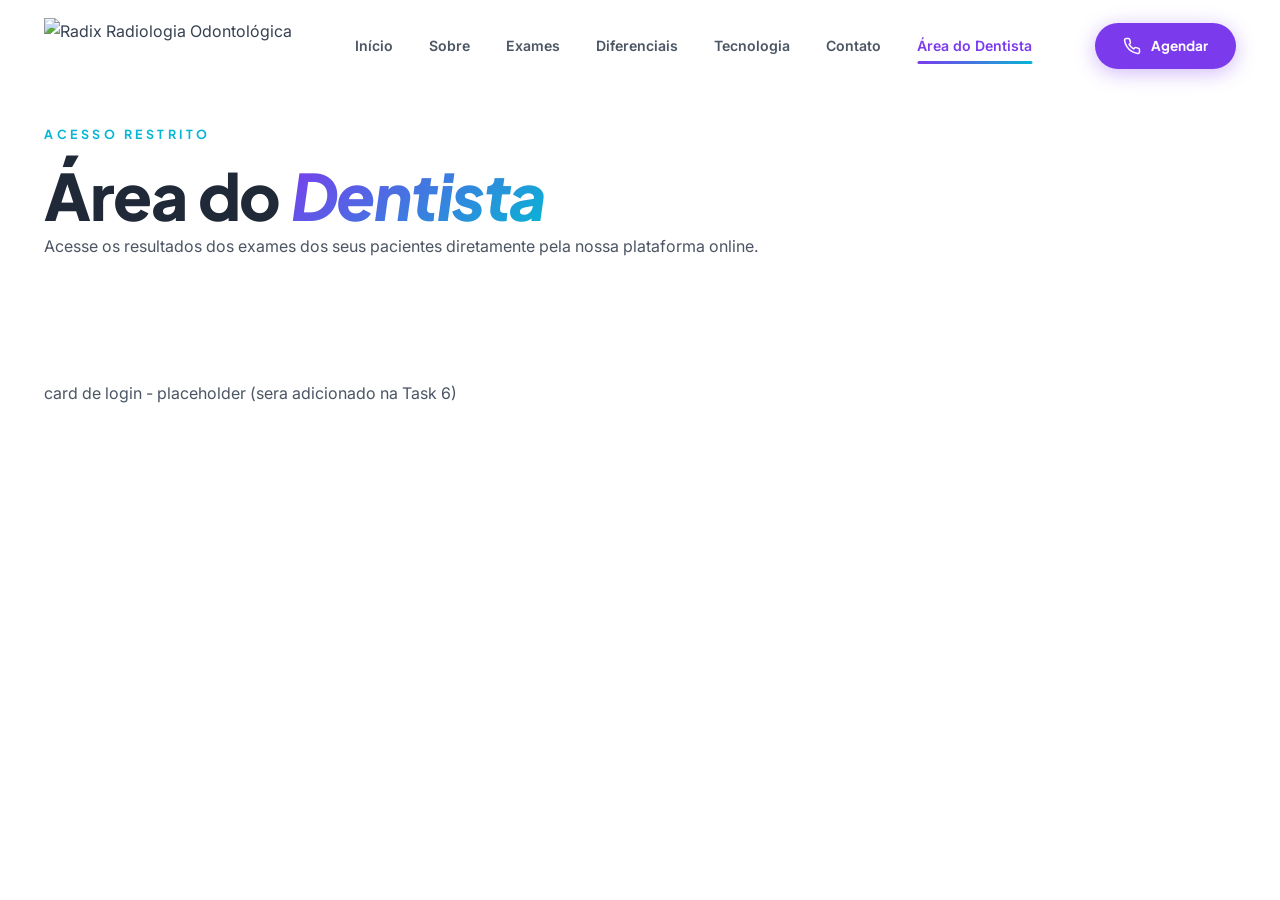
==== area-dentista/index.html @ a547b055 "feat(area-dentista): adiciona hero curto com titulo e subtitulo" ====
<!DOCTYPE html>
<html lang="pt-BR">
<head>
    <meta charset="UTF-8">
    <meta name="viewport" content="width=device-width, initial-scale=1.0, maximum-scale=5.0">
    <meta http-equiv="X-UA-Compatible" content="IE=edge">

    <!-- SEO Específico da Área do Dentista -->
    <title>Área do Dentista | Radix Radiologia Odontológica</title>
    <meta name="description" content="Acesso restrito para dentistas parceiros consultarem os resultados dos exames de seus pacientes na Radix Radiologia Odontológica.">
    <meta name="author" content="Radix Radiologia Odontológica">
    <meta name="robots" content="noindex, nofollow">
    <link rel="canonical" href="https://www.radixradiologia.com.br/area-dentista/">

    <!-- Open Graph (mantém marca consistente em compartilhamentos) -->
    <meta property="og:title" content="Área do Dentista | Radix Radiologia Odontológica">
    <meta property="og:description" content="Acesso restrito para dentistas parceiros.">
    <meta property="og:type" content="website">
    <meta property="og:locale" content="pt_BR">
    <meta property="og:url" content="https://www.radixradiologia.com.br/area-dentista/">
    <meta property="og:site_name" content="Radix Radiologia Odontológica">
    <meta property="og:image" content="https://www.radixradiologia.com.br/Logo.png">

    <!-- Favicon -->
    <link rel="icon" type="image/svg+xml" href="../favicon.svg">
    <link rel="icon" type="image/png" href="../Logo.png">
    <link rel="apple-touch-icon" href="../Logo.png">

    <!-- PWA -->
    <link rel="manifest" href="../manifest.json">
    <meta name="theme-color" content="#7C3AED">
    <meta name="apple-mobile-web-app-capable" content="yes">
    <meta name="apple-mobile-web-app-status-bar-style" content="default">
    <meta name="apple-mobile-web-app-title" content="Radix">
    <meta name="application-name" content="Radix Radiologia">

    <!-- Performance -->
    <link rel="preconnect" href="https://fonts.googleapis.com">
    <link rel="preconnect" href="https://fonts.gstatic.com" crossorigin>
    <link href="https://fonts.googleapis.com/css2?family=Inter:wght@400;500;600&family=Plus+Jakarta+Sans:wght@600;700;800&display=swap" rel="stylesheet">

    <style>
/* ===== RESET ===== */
*,*::before,*::after{box-sizing:border-box;margin:0;padding:0}
html{scroll-behavior:smooth}
body{font-family:'Inter',system-ui,sans-serif;color:#374151;background:#fff;line-height:1.7;font-size:16px;-webkit-font-smoothing:antialiased;overflow-x:hidden}
img{max-width:100%;height:auto;display:block}
a{text-decoration:none;color:inherit}
ul{list-style:none}

/* ===== ACESSIBILIDADE ===== */
.skip-link{position:absolute;top:-100%;left:50%;transform:translateX(-50%);background:var(--p7);color:#fff;padding:12px 24px;border-radius:0 0 12px 12px;font-weight:700;z-index:9999;transition:top .3s}
.skip-link:focus{top:0}
:focus-visible{outline:3px solid var(--t4);outline-offset:3px;border-radius:4px}
::selection{background:rgba(124,58,237,.15);color:var(--p9)}

/* ===== VARIABLES ===== */
:root{
    --p9:#581C87;--p8:#6B21A8;--p7:#7C3AED;--p6:#8B5CF6;--p5:#A855F7;--p4:#C084FC;--p2:#E9D5FF;--p1:#F3E8FF;--p0:#FAF5FF;
    --t6:#0891B2;--t5:#06B6D4;--t4:#22D3EE;--t3:#67E8F9;
    --g7:#374151;--g6:#4B5563;--g5:#6B7280;--g4:#9CA3AF;--g1:#F3F4F6;
    --grad:linear-gradient(135deg,var(--p7),var(--t5));
    --sh-sm:0 1px 3px rgba(0,0,0,.06);--sh-md:0 4px 20px rgba(124,58,237,.1);--sh-lg:0 8px 40px rgba(124,58,237,.14);
    --r:14px;--rl:24px;
    --ease:cubic-bezier(.4,0,.2,1);
}

/* ===== TYPOGRAPHY ===== */
h1,h2,h3,h4{font-family:'Plus Jakarta Sans',sans-serif;color:#1F2937;line-height:1.15}
h1{font-size:clamp(2.2rem,6vw,4rem);font-weight:800;letter-spacing:-.02em}
h2{font-size:clamp(1.8rem,4.5vw,3rem);font-weight:700;letter-spacing:-.01em}
h3{font-size:clamp(1.1rem,2.5vw,1.35rem);font-weight:700}
p{color:var(--g6)}

/* ===== LAYOUT ===== */
.container{width:100%;max-width:1240px;margin:0 auto;padding:0 24px}
.section{padding:90px 0}
@media(min-width:768px){.section{padding:120px 0}}
.section-label{font-family:'Plus Jakarta Sans',sans-serif;font-size:.78rem;font-weight:700;text-transform:uppercase;letter-spacing:3.5px;color:var(--t5);margin-bottom:14px;display:inline-block}
.section-title{margin-bottom:20px}
.section-sub{font-size:1.1rem;color:var(--g5);max-width:620px;line-height:1.75}
.section-header{text-align:center;margin-bottom:64px}
.section-header .section-sub{margin:0 auto}
.grad-text{background:var(--grad);-webkit-background-clip:text;-webkit-text-fill-color:transparent;background-clip:text}
.grad-line{width:56px;height:4px;background:var(--grad);border-radius:2px;margin-bottom:24px}
.grad-line-c{margin-left:auto;margin-right:auto}

/* ===== BUTTONS ===== */
.btn{display:inline-flex;align-items:center;gap:10px;padding:16px 36px;border-radius:60px;font-family:'Plus Jakarta Sans',sans-serif;font-weight:700;font-size:.95rem;border:none;cursor:pointer;transition:all .35s var(--ease);white-space:nowrap;position:relative;overflow:hidden}
.btn::after{content:'';position:absolute;inset:0;opacity:0;transition:opacity .35s;background:linear-gradient(90deg,transparent,rgba(255,255,255,.15),transparent)}
.btn:hover::after{opacity:1;animation:btnShimmer .8s}
@keyframes btnShimmer{0%{transform:translateX(-100%)}100%{transform:translateX(100%)}}
.btn-primary{background:var(--p7);color:#fff;box-shadow:0 4px 20px rgba(124,58,237,.35)}
.btn-primary:hover{background:var(--p6);box-shadow:0 8px 32px rgba(124,58,237,.45);transform:translateY(-3px)}
.btn-wa{background:#25D366;color:#fff;box-shadow:0 4px 20px rgba(37,211,102,.35)}
.btn-wa:hover{background:#20BD5A;box-shadow:0 8px 32px rgba(37,211,102,.45);transform:translateY(-3px)}
.btn-outline{background:transparent;color:var(--p7);border:2px solid var(--p7)}
.btn-outline:hover{background:var(--p7);color:#fff;transform:translateY(-3px);box-shadow:0 8px 24px rgba(124,58,237,.3)}
.btn-glass{background:rgba(255,255,255,.1);color:#fff;border:1px solid rgba(255,255,255,.2);backdrop-filter:blur(8px)}
.btn-glass:hover{background:rgba(255,255,255,.2);transform:translateY(-3px)}
.btn svg{width:18px;height:18px;flex-shrink:0}

/* ===== HEADER ===== */
.header{position:fixed;top:0;left:0;right:0;z-index:1000;padding:18px 0;transition:all .4s var(--ease)}
.header.scrolled{background:rgba(255,255,255,.88);backdrop-filter:blur(20px);-webkit-backdrop-filter:blur(20px);box-shadow:0 1px 16px rgba(124,58,237,.08);padding:8px 0}
.header-inner{display:flex;align-items:center;justify-content:space-between}
.header-logo{height:56px;width:auto;transition:height .3s var(--ease)}
.header.scrolled .header-logo{height:44px}
.nav{display:none;gap:36px}
@media(min-width:1024px){.nav{display:flex}}
.nav a{font-size:.88rem;font-weight:600;color:var(--g6);transition:all .3s;position:relative}
.nav a::after{content:'';position:absolute;bottom:-6px;left:50%;width:0;height:2.5px;background:var(--grad);border-radius:2px;transition:all .3s var(--ease);transform:translateX(-50%)}
.nav a:hover{color:var(--p7)}
.nav a:hover::after{width:100%}
.nav a.active{color:var(--p7)}
.nav a.active::after{width:100%}
.h-cta{display:none}
@media(min-width:1024px){.h-cta{display:inline-flex}}
.h-cta.btn{padding:11px 28px;font-size:.85rem}

/* Hamburger */
.ham{display:flex;flex-direction:column;gap:6px;cursor:pointer;padding:8px;background:none;border:none;z-index:1001}
@media(min-width:1024px){.ham{display:none}}
.ham span{width:26px;height:2.5px;background:var(--g7);border-radius:3px;transition:all .35s var(--ease);transform-origin:center}
.ham.on span:nth-child(1){transform:rotate(45deg) translate(6px,6px)}
.ham.on span:nth-child(2){opacity:0;transform:scaleX(0)}
.ham.on span:nth-child(3){transform:rotate(-45deg) translate(6px,-6px)}

/* Mobile Menu */
.mob-menu{position:fixed;inset:0;background:rgba(255,255,255,.96);backdrop-filter:blur(24px);-webkit-backdrop-filter:blur(24px);z-index:999;display:flex;flex-direction:column;align-items:center;justify-content:center;gap:32px;opacity:0;visibility:hidden;pointer-events:none;transition:all .4s var(--ease)}
.mob-menu.on{opacity:1;visibility:visible;pointer-events:auto}
.mob-menu a{font-family:'Plus Jakarta Sans',sans-serif;font-size:1.4rem;font-weight:700;color:var(--g7);transition:color .3s}
.mob-menu a:hover{color:var(--p7)}
.mob-menu .btn{margin-top:16px}

/* ===== HERO ===== */
.hero{min-height:100vh;display:flex;align-items:center;position:relative;overflow:hidden;background:linear-gradient(160deg,#FAF5FF 0%,#fff 40%,rgba(6,182,212,.03) 100%)}
.hero-bg{position:absolute;inset:0;z-index:0;overflow:hidden}

/* Animated gradient orbs */
.orb{position:absolute;border-radius:50%;filter:blur(80px);animation:orbFloat 8s ease-in-out infinite}
.orb-1{width:500px;height:500px;background:rgba(124,58,237,.08);top:-15%;right:-10%;animation-delay:0s}
.orb-2{width:350px;height:350px;background:rgba(6,182,212,.07);bottom:-10%;left:-5%;animation-delay:-3s}
.orb-3{width:250px;height:250px;background:rgba(168,85,247,.06);top:40%;right:30%;animation-delay:-5s}
@keyframes orbFloat{0%,100%{transform:translate(0,0) scale(1)}50%{transform:translate(30px,-20px) scale(1.05)}}

/* Floating particles */
.particle{position:absolute;border-radius:50%;opacity:0;animation:particleFade 4s ease-in-out infinite}
.particle:nth-child(1){width:6px;height:6px;background:var(--p5);top:20%;left:15%;animation-delay:0s}
.particle:nth-child(2){width:4px;height:4px;background:var(--t4);top:60%;left:80%;animation-delay:1s}
.particle:nth-child(3){width:8px;height:8px;background:var(--p4);top:30%;right:20%;animation-delay:2s}
.particle:nth-child(4){width:5px;height:5px;background:var(--t5);bottom:30%;left:40%;animation-delay:3s}
.particle:nth-child(5){width:3px;height:3px;background:var(--p6);top:70%;left:25%;animation-delay:1.5s}
.particle:nth-child(6){width:7px;height:7px;background:var(--t3);top:15%;right:40%;animation-delay:2.5s}
@keyframes particleFade{0%,100%{opacity:0;transform:translateY(0)}50%{opacity:.6;transform:translateY(-20px)}}

/* Grid lines */
.grid-lines{position:absolute;inset:0;background-image:linear-gradient(rgba(124,58,237,.03) 1px,transparent 1px),linear-gradient(90deg,rgba(124,58,237,.03) 1px,transparent 1px);background-size:60px 60px;mask-image:radial-gradient(ellipse at center,black 30%,transparent 70%)}

.hero-inner{position:relative;z-index:1;display:grid;gap:40px;align-items:center;padding-top:100px;padding-bottom:40px}
@media(min-width:1024px){.hero-inner{grid-template-columns:1.1fr 1fr;gap:80px;padding-top:0;padding-bottom:0}}

.hero-content .section-label{margin-bottom:20px;animation:fadeUp .8s var(--ease) both;animation-delay:.2s}
.hero h1{margin-bottom:28px;animation:fadeUp .8s var(--ease) both;animation-delay:.4s}
.hero h1 em{font-style:normal;position:relative;display:inline-block}
.hero h1 em::after{content:'';position:absolute;bottom:4px;left:0;width:100%;height:8px;background:linear-gradient(90deg,var(--t4),var(--p4));opacity:.25;border-radius:4px;z-index:-1}
.hero-sub{font-size:clamp(1.05rem,2.5vw,1.25rem);color:var(--g5);margin-bottom:44px;max-width:520px;line-height:1.85;animation:fadeUp .8s var(--ease) both;animation-delay:.6s}
.hero-ctas{display:flex;flex-wrap:wrap;gap:16px;animation:fadeUp .8s var(--ease) both;animation-delay:.8s}
.hero-stats{display:flex;gap:32px;margin-top:48px;animation:fadeUp .8s var(--ease) both;animation-delay:1s}
.hero-stat{text-align:center}
.hero-stat-num{font-family:'Plus Jakarta Sans',sans-serif;font-size:clamp(1.6rem,3vw,2.2rem);font-weight:800;background:var(--grad);-webkit-background-clip:text;-webkit-text-fill-color:transparent;background-clip:text}
.hero-stat-label{font-size:.78rem;color:var(--g4);margin-top:2px;font-weight:500}

/* Hero 3D visual */
.hero-visual{display:none;justify-content:center;align-items:center;position:relative;animation:fadeUp 1s var(--ease) both;animation-delay:.5s}
@media(min-width:1024px){.hero-visual{display:flex}}
.hero-3d{width:420px;height:420px;position:relative;perspective:800px}
.hero-sphere{position:absolute;inset:0;border-radius:50%;background:linear-gradient(135deg,rgba(124,58,237,.06),rgba(6,182,212,.06));border:1.5px solid rgba(124,58,237,.1);animation:sphereRotate 20s linear infinite}
.hero-sphere::before{content:'';position:absolute;inset:30px;border-radius:50%;border:1px dashed rgba(124,58,237,.1);animation:sphereRotate 15s linear infinite reverse}
.hero-sphere::after{content:'';position:absolute;inset:60px;border-radius:50%;border:1px solid rgba(6,182,212,.08);animation:sphereRotate 25s linear infinite}
@keyframes sphereRotate{0%{transform:rotate(0deg)}100%{transform:rotate(360deg)}}

/* Orbit rings */
.orbit{position:absolute;border-radius:50%;border:1px solid rgba(124,58,237,.08)}
.orbit-1{inset:-20px;transform:rotateX(60deg) rotateZ(20deg);animation:orbitSpin 12s linear infinite}
.orbit-2{inset:20px;transform:rotateX(70deg) rotateZ(-30deg);animation:orbitSpin 18s linear infinite reverse}
.orbit-3{inset:60px;transform:rotateX(50deg) rotateZ(45deg);animation:orbitSpin 15s linear infinite}
@keyframes orbitSpin{0%{transform:rotateX(60deg) rotateZ(0deg)}100%{transform:rotateX(60deg) rotateZ(360deg)}}

.orbit-dot{position:absolute;width:10px;height:10px;border-radius:50%;background:var(--grad);box-shadow:0 0 16px rgba(124,58,237,.4)}
.orbit-dot-1{top:0;left:50%;transform:translate(-50%,-50%)}
.orbit-dot-2{bottom:10%;right:0;width:7px;height:7px;background:var(--t4);box-shadow:0 0 12px rgba(6,182,212,.4)}
.orbit-dot-3{top:50%;left:0;width:6px;height:6px;background:var(--p5);box-shadow:0 0 12px rgba(168,85,247,.4)}

.hero-center-icon{position:absolute;inset:0;display:flex;align-items:center;justify-content:center}
.hero-center-icon svg{width:80px;height:80px;color:var(--p7);opacity:.3}

/* Floating badge */
.float-badge{position:absolute;padding:12px 20px;background:rgba(255,255,255,.9);backdrop-filter:blur(12px);border-radius:16px;box-shadow:var(--sh-md);border:1px solid rgba(124,58,237,.06);display:flex;align-items:center;gap:10px;font-size:.82rem;font-weight:600;color:var(--g7);animation:badgeFloat 4s ease-in-out infinite}
.float-badge svg{width:20px;height:20px}
.float-badge-1{top:15%;right:-10%;animation-delay:0s}
.float-badge-2{bottom:20%;left:-5%;animation-delay:-2s}
@keyframes badgeFloat{0%,100%{transform:translateY(0)}50%{transform:translateY(-10px)}}

/* ===== SOBRE ===== */
.sobre{background:var(--p0)}
.sobre-grid{display:grid;gap:48px;align-items:center}
@media(min-width:768px){.sobre-grid{grid-template-columns:1fr 1fr;gap:72px}}
.sobre-text h2{margin-bottom:20px}
.sobre-text p{margin-bottom:18px;line-height:1.85}
.sobre-img{border-radius:var(--rl);overflow:hidden;box-shadow:var(--sh-lg);position:relative}
.sobre-img::before{content:'';position:absolute;inset:-3px;border-radius:calc(var(--rl) + 3px);background:var(--grad);z-index:-1;opacity:.3}
.sobre-img img{width:100%;aspect-ratio:4/3;object-fit:cover}
.sobre-stats{display:grid;grid-template-columns:repeat(3,1fr);gap:16px;margin-top:32px}
.sobre-stat{text-align:center;padding:20px 12px;border-radius:var(--r);background:#fff;box-shadow:var(--sh-sm);border:1px solid var(--g1);transition:all .3s var(--ease)}
.sobre-stat:hover{transform:translateY(-4px);box-shadow:var(--sh-md)}
.s-num{font-family:'Plus Jakarta Sans',sans-serif;font-size:1.6rem;font-weight:800;background:var(--grad);-webkit-background-clip:text;-webkit-text-fill-color:transparent;background-clip:text}
.s-label{font-size:.73rem;color:var(--g5);margin-top:4px;font-weight:500;text-transform:uppercase;letter-spacing:1px}

/* ===== EXAMES (Glassmorphism) ===== */
.exames-grid{display:grid;gap:24px}
@media(min-width:640px){.exames-grid{grid-template-columns:repeat(2,1fr)}}
@media(min-width:1024px){.exames-grid{grid-template-columns:repeat(3,1fr)}}
.ex-card{background:rgba(255,255,255,.7);backdrop-filter:blur(12px);border-radius:var(--rl);padding:36px 28px;border:1px solid rgba(124,58,237,.06);transition:all .4s var(--ease);position:relative;overflow:hidden}
.ex-card::before{content:'';position:absolute;top:0;left:0;right:0;height:3px;background:var(--grad);transform:scaleX(0);transform-origin:left;transition:transform .5s var(--ease)}
.ex-card::after{content:'';position:absolute;top:-50%;left:-50%;width:200%;height:200%;background:conic-gradient(from 0deg,transparent 0%,rgba(124,58,237,.03) 25%,transparent 50%);opacity:0;transition:opacity .5s;animation:cardGlow 8s linear infinite paused}
.ex-card:hover{transform:translateY(-8px);box-shadow:var(--sh-lg);border-color:rgba(124,58,237,.12)}
.ex-card:hover::before{transform:scaleX(1)}
.ex-card:hover::after{opacity:1;animation-play-state:running}
@keyframes cardGlow{0%{transform:rotate(0deg)}100%{transform:rotate(360deg)}}
.ex-icon{width:56px;height:56px;border-radius:16px;background:linear-gradient(135deg,var(--p0),rgba(6,182,212,.06));display:flex;align-items:center;justify-content:center;margin-bottom:22px;transition:all .4s var(--ease)}
.ex-card:hover .ex-icon{background:var(--grad);transform:scale(1.05);box-shadow:0 4px 20px rgba(124,58,237,.25)}
.ex-icon svg{width:24px;height:24px;color:var(--p7);transition:color .4s}
.ex-card:hover .ex-icon svg{color:#fff}
.ex-card h3{margin-bottom:10px;font-size:1.1rem}
.ex-card p{font-size:.9rem;line-height:1.7}

/* ===== DIFERENCIAIS ===== */
.diferenciais{background:linear-gradient(180deg,#fff,var(--p0))}
.dif-grid{display:grid;gap:20px}
@media(min-width:640px){.dif-grid{grid-template-columns:repeat(2,1fr)}}
@media(min-width:1024px){.dif-grid{grid-template-columns:repeat(3,1fr)}}
.dif-item{background:#fff;border-radius:var(--r);padding:28px 24px;display:flex;gap:16px;align-items:flex-start;transition:all .35s var(--ease);border:1px solid var(--g1)}
.dif-item:hover{box-shadow:var(--sh-md);border-color:rgba(124,58,237,.1);transform:translateY(-4px)}
.dif-icon{width:48px;height:48px;border-radius:14px;background:linear-gradient(135deg,var(--p0),rgba(6,182,212,.08));display:flex;align-items:center;justify-content:center;flex-shrink:0;transition:all .35s var(--ease)}
.dif-item:hover .dif-icon{background:var(--grad)}
.dif-icon svg{width:20px;height:20px;color:var(--t5);transition:color .35s}
.dif-item:hover .dif-icon svg{color:#fff}
.dif-item h3{font-size:.95rem;margin-bottom:4px}
.dif-item p{font-size:.85rem;line-height:1.6}

/* ===== SCANNER 3D (Dark Showcase) ===== */
.scanner3d{background:linear-gradient(160deg,#1a0533 0%,var(--p9) 50%,#0c1a2e 100%);color:#fff;position:relative;overflow:hidden}
.scanner3d::before{content:'';position:absolute;inset:0;background-image:radial-gradient(rgba(124,58,237,.15) 1px,transparent 1px);background-size:32px 32px;opacity:.5}
.scanner3d .section-label{color:var(--t4)}
.scanner3d .section-title{color:#fff}
.scanner3d .section-sub{color:rgba(255,255,255,.65)}
.sc-grid{display:grid;gap:48px;align-items:center;position:relative;z-index:1}
@media(min-width:768px){.sc-grid{grid-template-columns:1fr 1fr;gap:72px}}
.sc-badges{display:flex;flex-wrap:wrap;gap:12px;margin:28px 0}
.sc-badge{padding:10px 24px;border-radius:60px;font-family:'Plus Jakarta Sans',sans-serif;font-weight:700;font-size:.85rem;border:1px solid;animation:badgePulse 3s ease-in-out infinite}
.sc-badge:nth-child(1){background:rgba(124,58,237,.15);color:var(--p4);border-color:rgba(124,58,237,.25);animation-delay:0s}
.sc-badge:nth-child(2){background:rgba(6,182,212,.15);color:var(--t3);border-color:rgba(6,182,212,.25);animation-delay:.5s}
.sc-badge:nth-child(3){background:rgba(168,85,247,.15);color:var(--p4);border-color:rgba(168,85,247,.25);animation-delay:1s}
@keyframes badgePulse{0%,100%{box-shadow:0 0 0 0 rgba(124,58,237,0)}50%{box-shadow:0 0 20px rgba(124,58,237,.15)}}
.sc-feat{margin-top:24px;display:flex;flex-direction:column;gap:16px}
.sc-feat-item{display:flex;align-items:center;gap:14px;font-size:.95rem;color:rgba(255,255,255,.8)}
.sc-feat-item svg{width:22px;height:22px;color:var(--t4);flex-shrink:0}
.sc-visual{display:flex;align-items:center;justify-content:center}
.sc-card{background:rgba(255,255,255,.05);backdrop-filter:blur(12px);border-radius:var(--rl);padding:52px 40px;text-align:center;border:1px solid rgba(255,255,255,.1);width:100%;max-width:380px;transition:all .4s var(--ease)}
.sc-card:hover{border-color:rgba(6,182,212,.3);box-shadow:0 0 40px rgba(6,182,212,.15)}
.sc-card-icon{width:90px;height:90px;margin:0 auto 28px;border-radius:50%;background:linear-gradient(135deg,var(--p7),var(--t5));display:flex;align-items:center;justify-content:center;box-shadow:0 0 40px rgba(124,58,237,.3);animation:iconGlow 3s ease-in-out infinite}
@keyframes iconGlow{0%,100%{box-shadow:0 0 40px rgba(124,58,237,.3)}50%{box-shadow:0 0 60px rgba(6,182,212,.4)}}
.sc-card-icon svg{width:38px;height:38px;color:#fff}
.sc-card h3{font-size:1.3rem;color:#fff;margin-bottom:10px}
.sc-card p{font-size:.9rem;color:rgba(255,255,255,.6)}

/* ===== COMPARACAO ===== */
.comp-grid{display:grid;gap:28px}
@media(min-width:768px){.comp-grid{grid-template-columns:1fr 1fr}}
.comp-card{border-radius:var(--rl);padding:44px 36px;position:relative;overflow:hidden;transition:all .4s var(--ease)}
.comp-card:hover{transform:translateY(-6px)}
.comp-tomo{background:linear-gradient(135deg,rgba(6,182,212,.04),rgba(6,182,212,.1));border:1.5px solid rgba(6,182,212,.18)}
.comp-tomo:hover{box-shadow:0 12px 40px rgba(6,182,212,.15)}
.comp-radio{background:linear-gradient(135deg,rgba(124,58,237,.04),rgba(124,58,237,.1));border:1.5px solid rgba(124,58,237,.15)}
.comp-radio:hover{box-shadow:0 12px 40px rgba(124,58,237,.12)}
.comp-badge{display:inline-flex;align-items:center;gap:8px;padding:8px 18px;border-radius:60px;font-size:.72rem;font-weight:700;text-transform:uppercase;letter-spacing:1.5px;margin-bottom:22px}
.comp-tomo .comp-badge{background:rgba(6,182,212,.12);color:var(--t6)}
.comp-radio .comp-badge{background:rgba(124,58,237,.1);color:var(--p7)}
.comp-card h3{font-size:1.5rem;margin-bottom:16px}
.comp-card>p{margin-bottom:24px;line-height:1.75}
.comp-list{display:flex;flex-direction:column;gap:14px}
.comp-list li{display:flex;align-items:center;gap:12px;font-size:.92rem;color:var(--g6)}
.comp-list svg{width:20px;height:20px;flex-shrink:0}
.comp-tomo .comp-list svg{color:var(--t5)}
.comp-radio .comp-list svg{color:var(--p5)}

/* ===== TOMO AJUDA ===== */
.tomo-ajuda{background:var(--p0)}
.ta-grid{display:grid;gap:20px}
@media(min-width:640px){.ta-grid{grid-template-columns:repeat(2,1fr)}}
@media(min-width:1024px){.ta-grid{grid-template-columns:repeat(3,1fr)}}
.ta-card{background:#fff;border-radius:var(--r);padding:32px 24px;text-align:center;border:1px solid var(--g1);transition:all .4s var(--ease)}
.ta-card:hover{border-color:rgba(124,58,237,.15);box-shadow:var(--sh-md);transform:translateY(-6px)}
.ta-icon{width:60px;height:60px;margin:0 auto 18px;border-radius:18px;background:linear-gradient(135deg,var(--p0),rgba(6,182,212,.06));display:flex;align-items:center;justify-content:center;transition:all .4s var(--ease)}
.ta-card:hover .ta-icon{background:var(--grad);transform:scale(1.08)}
.ta-icon svg{width:26px;height:26px;color:var(--p7);transition:color .4s}
.ta-card:hover .ta-icon svg{color:#fff}
.ta-card h3{font-size:1rem;margin-bottom:8px}
.ta-card p{font-size:.85rem;line-height:1.65}

/* ===== PANORAMICA ===== */
.pan-grid{display:grid;gap:48px;align-items:center}
@media(min-width:768px){.pan-grid{grid-template-columns:1fr 1fr;gap:72px}}
.pan-visual{border-radius:var(--rl);overflow:hidden;position:relative;min-height:280px;box-shadow:var(--sh-lg)}
.pan-visual img{width:100%;height:100%;object-fit:cover;min-height:280px}
.pan-visual::after{content:'';position:absolute;inset:0;border-radius:var(--rl);border:1px solid rgba(124,58,237,.1);pointer-events:none}
.pan-credit{font-size:.65rem;color:var(--g4);margin-top:8px;text-align:center}
.pan-credit a{color:var(--g5);text-decoration:underline}
.pan-text p{margin-bottom:16px;line-height:1.85}
.pan-hl{display:flex;flex-direction:column;gap:14px;margin-top:24px}
.pan-hl-item{display:flex;align-items:center;gap:12px;font-size:.92rem;color:var(--g6)}
.pan-hl-item svg{width:20px;height:20px;color:var(--t5);flex-shrink:0}

/* ===== PUBLICOS ===== */
.pub-grid{display:grid;gap:28px}
@media(min-width:768px){.pub-grid{grid-template-columns:1fr 1fr}}
.pub-card{border-radius:var(--rl);padding:44px 36px;border:1.5px solid var(--g1);background:#fff;transition:all .4s var(--ease)}
.pub-card:hover{transform:translateY(-6px);box-shadow:var(--sh-lg)}
.pub-pac{border-color:rgba(6,182,212,.18)}
.pub-den{border-color:rgba(124,58,237,.15)}
.pub-head{display:flex;align-items:center;gap:16px;margin-bottom:24px}
.pub-icon{width:52px;height:52px;border-radius:16px;display:flex;align-items:center;justify-content:center}
.pub-pac .pub-icon{background:rgba(6,182,212,.08)}
.pub-den .pub-icon{background:rgba(124,58,237,.08)}
.pub-icon svg{width:24px;height:24px}
.pub-pac .pub-icon svg{color:var(--t5)}
.pub-den .pub-icon svg{color:var(--p7)}
.pub-card h3{font-size:1.25rem}
.pub-card>p{margin-bottom:20px;line-height:1.75}
.pub-list{display:flex;flex-direction:column;gap:14px}
.pub-list li{display:flex;align-items:center;gap:12px;font-size:.92rem;color:var(--g6)}
.pub-list svg{width:20px;height:20px;flex-shrink:0}
.pub-pac .pub-list svg{color:var(--t5)}
.pub-den .pub-list svg{color:var(--p7)}

/* ===== CONTATO ===== */
.contato{background:linear-gradient(160deg,#1a0533,var(--p9),#0c1a2e);color:#fff;position:relative;overflow:hidden}
.contato::before{content:'';position:absolute;top:-200px;right:-200px;width:600px;height:600px;border-radius:50%;background:radial-gradient(circle,rgba(6,182,212,.12),transparent 60%)}
.contato::after{content:'';position:absolute;bottom:-200px;left:-200px;width:500px;height:500px;border-radius:50%;background:radial-gradient(circle,rgba(124,58,237,.15),transparent 60%)}
.contato .section-label{color:var(--t4)}
.contato .section-title{color:#fff}
.contato .section-sub{color:rgba(255,255,255,.6)}
.ct-grid{display:grid;gap:40px;position:relative;z-index:1}
@media(min-width:768px){.ct-grid{grid-template-columns:1fr 1fr;gap:56px}}
.ct-info{display:flex;flex-direction:column;gap:28px}
.ct-item{display:flex;gap:18px;align-items:flex-start}
.ct-item-icon{width:48px;height:48px;border-radius:14px;background:rgba(255,255,255,.07);border:1px solid rgba(255,255,255,.08);display:flex;align-items:center;justify-content:center;flex-shrink:0}
.ct-item-icon svg{width:20px;height:20px;color:var(--t4)}
.ct-label{font-size:.75rem;color:rgba(255,255,255,.45);text-transform:uppercase;letter-spacing:1.5px;font-weight:600;margin-bottom:6px}
.ct-val{color:#fff;font-size:1rem;line-height:1.65}
.ct-val a{color:#fff;transition:color .3s}
.ct-val a:hover{color:var(--t4)}
.ct-ctas{display:flex;flex-wrap:wrap;gap:14px;margin-top:12px}
.ct-mapa{border-radius:var(--rl);overflow:hidden;min-height:320px;border:1px solid rgba(255,255,255,.1);box-shadow:0 0 40px rgba(6,182,212,.08)}
.ct-mapa iframe{width:100%;height:100%;min-height:320px;border:none}

/* ===== FOOTER ===== */
.footer{background:#2a0550;padding:56px 0 28px}
.ft-inner{display:grid;gap:36px;padding-bottom:36px;border-bottom:1px solid rgba(255,255,255,.06)}
@media(min-width:768px){.ft-inner{grid-template-columns:2fr 1fr 1fr;gap:56px}}
.ft-brand p{color:rgba(255,255,255,.45);font-size:.9rem;margin-top:18px;line-height:1.75}
.ft-logo{height:64px;filter:brightness(1.4) saturate(1.1)}
.ft-title{font-family:'Plus Jakarta Sans',sans-serif;font-size:.82rem;font-weight:700;color:rgba(255,255,255,.85);text-transform:uppercase;letter-spacing:1.5px;margin-bottom:18px}
.ft-links{display:flex;flex-direction:column;gap:12px}
.ft-links a{color:rgba(255,255,255,.45);font-size:.9rem;transition:all .3s}
.ft-links a:hover{color:var(--t4);transform:translateX(4px)}
.ft-bottom{display:flex;flex-direction:column;align-items:center;gap:14px;padding-top:28px}
@media(min-width:768px){.ft-bottom{flex-direction:row;justify-content:space-between}}
.ft-bottom p{font-size:.78rem;color:rgba(255,255,255,.3)}
.ft-social{display:flex;gap:12px}
.ft-social a{width:40px;height:40px;border-radius:12px;background:rgba(255,255,255,.05);border:1px solid rgba(255,255,255,.06);display:flex;align-items:center;justify-content:center;transition:all .3s}
.ft-social a:hover{background:var(--p7);border-color:var(--p7);transform:translateY(-3px)}
.ft-social svg{width:16px;height:16px;color:rgba(255,255,255,.5)}
.footer-dev{font-size:.78rem;color:rgba(255,255,255,.3);margin-top:8px;text-align:center;width:100%}
.footer-dev a{color:rgba(255,255,255,.3);text-decoration:none;transition:color .3s}
.footer-dev a:hover{color:var(--t4)}

/* ===== WHATSAPP FLOAT ===== */
.wa-float{position:fixed;bottom:28px;right:28px;z-index:998;width:60px;height:60px;border-radius:50%;background:#25D366;display:flex;align-items:center;justify-content:center;box-shadow:0 4px 24px rgba(37,211,102,.4);transition:all .35s var(--ease)}
.wa-float::before{content:'';position:absolute;inset:-4px;border-radius:50%;border:2px solid rgba(37,211,102,.3);animation:waPulse 2.5s ease-out infinite}
.wa-float:hover{transform:scale(1.12);box-shadow:0 8px 36px rgba(37,211,102,.5)}
.wa-float svg{width:30px;height:30px;color:#fff}
@keyframes waPulse{0%{transform:scale(1);opacity:1}100%{transform:scale(1.5);opacity:0}}

/* ===== SCROLL ANIMATIONS ===== */
.anim{opacity:0;transform:translateY(32px);transition:opacity .7s var(--ease),transform .7s var(--ease)}
.anim-left{transform:translateX(-40px)}
.anim-right{transform:translateX(40px)}
.anim-scale{transform:scale(.92)}
.anim.show{opacity:1;transform:translate(0) scale(1)}
.anim-d1{transition-delay:.1s}.anim-d2{transition-delay:.2s}.anim-d3{transition-delay:.3s}.anim-d4{transition-delay:.4s}.anim-d5{transition-delay:.5s}.anim-d6{transition-delay:.6s}

@keyframes fadeUp{0%{opacity:0;transform:translateY(28px)}100%{opacity:1;transform:translateY(0)}}

/* ===== SHIMMER ON TITLES ===== */
.shimmer{position:relative;overflow:hidden}
.shimmer::after{content:'';position:absolute;top:0;left:-100%;width:60%;height:100%;background:linear-gradient(90deg,transparent,rgba(255,255,255,.12),transparent);animation:shimmerPass 5s ease-in-out infinite}
@keyframes shimmerPass{0%,100%{left:-100%}50%{left:150%}}

/* ===== REDUCED MOTION ===== */
@media(prefers-reduced-motion:reduce){
    *,*::before,*::after{animation-duration:.01ms!important;animation-iteration-count:1!important;transition-duration:.01ms!important}
}
    </style>
</head>
<body>

<!-- Skip Link Acessibilidade -->
<a href="#login" class="skip-link">Ir para o conteúdo principal</a>

<!-- HEADER -->
<header class="header" id="header">
    <div class="container header-inner">
        <a href="../"><img src="../Logo.png" alt="Radix Radiologia Odontológica" class="header-logo"></a>
        <nav class="nav">
            <a href="../#inicio">Início</a>
            <a href="../#sobre">Sobre</a>
            <a href="../#exames">Exames</a>
            <a href="../#diferenciais">Diferenciais</a>
            <a href="../#tecnologia">Tecnologia</a>
            <a href="../#contato">Contato</a>
            <a href="/area-dentista/" class="active">Área do Dentista</a>
        </nav>
        <a href="https://wa.me/551632523233?text=Ol%C3%A1%2C%20gostaria%20de%20agendar%20um%20exame." class="btn btn-primary h-cta" target="_blank" rel="noopener">
            <svg viewBox="0 0 24 24" fill="none" stroke="currentColor" stroke-width="2" stroke-linecap="round" stroke-linejoin="round"><path d="M22 16.92v3a2 2 0 01-2.18 2 19.79 19.79 0 01-8.63-3.07 19.5 19.5 0 01-6-6 19.79 19.79 0 01-3.07-8.67A2 2 0 014.11 2h3a2 2 0 012 1.72c.127.96.361 1.903.7 2.81a2 2 0 01-.45 2.11L8.09 9.91a16 16 0 006 6l1.27-1.27a2 2 0 012.11-.45c.907.339 1.85.573 2.81.7A2 2 0 0122 16.92z"/></svg>
            Agendar
        </a>
        <button class="ham" id="ham" aria-label="Menu"><span></span><span></span><span></span></button>
    </div>
</header>

<!-- MOBILE MENU -->
<div class="mob-menu" id="mob-menu">
    <a href="../#inicio">Início</a>
    <a href="../#sobre">Sobre</a>
    <a href="../#exames">Exames</a>
    <a href="../#diferenciais">Diferenciais</a>
    <a href="../#tecnologia">Tecnologia</a>
    <a href="../#contato">Contato</a>
    <a href="/area-dentista/" class="active">Área do Dentista</a>
    <a href="https://wa.me/551632523233?text=Ol%C3%A1%2C%20gostaria%20de%20agendar%20um%20exame." class="btn btn-wa" target="_blank" rel="noopener">
        <svg viewBox="0 0 24 24" fill="currentColor"><path d="M17.472 14.382c-.297-.149-1.758-.867-2.03-.967-.273-.099-.471-.148-.67.15-.197.297-.767.966-.94 1.164-.173.199-.347.223-.644.075-.297-.15-1.255-.463-2.39-1.475-.883-.788-1.48-1.761-1.653-2.059-.173-.297-.018-.458.13-.606.134-.133.298-.347.446-.52.149-.174.198-.298.298-.497.099-.198.05-.371-.025-.52-.075-.149-.669-1.612-.916-2.207-.242-.579-.487-.5-.669-.51-.173-.008-.371-.01-.57-.01-.198 0-.52.074-.792.372-.272.297-1.04 1.016-1.04 2.479 0 1.462 1.065 2.875 1.213 3.074.149.198 2.096 3.2 5.077 4.487.709.306 1.262.489 1.694.625.712.227 1.36.195 1.871.118.571-.085 1.758-.719 2.006-1.413.248-.694.248-1.289.173-1.413-.074-.124-.272-.198-.57-.347m-5.421 7.403h-.004a9.87 9.87 0 01-5.031-1.378l-.361-.214-3.741.982.998-3.648-.235-.374a9.86 9.86 0 01-1.51-5.26c.001-5.45 4.436-9.884 9.888-9.884 2.64 0 5.122 1.03 6.988 2.898a9.825 9.825 0 012.893 6.994c-.003 5.45-4.437 9.884-9.885 9.884m8.413-18.297A11.815 11.815 0 0012.05 0C5.495 0 .16 5.335.157 11.892c0 2.096.547 4.142 1.588 5.945L.057 24l6.305-1.654a11.882 11.882 0 005.683 1.448h.005c6.554 0 11.89-5.335 11.893-11.893a11.821 11.821 0 00-3.48-8.413z"/></svg>
        Agendar pelo WhatsApp
    </a>
</div>

<main>

<!-- ===== HERO CURTO ===== -->
<section class="ad-hero section">
    <div class="container">
        <div class="ad-hero-inner">
            <span class="section-label">Acesso Restrito</span>
            <h1>Área do <em class="grad-text">Dentista</em></h1>
            <p class="ad-hero-sub">Acesse os resultados dos exames dos seus pacientes diretamente pela nossa plataforma online.</p>
        </div>
    </div>
</section>

<!-- ===== CARD DE LOGIN ===== -->
<section class="ad-login-section" id="login">
    <div class="container">
        <p>card de login - placeholder (sera adicionado na Task 6)</p>
    </div>
</section>

</main>

</body>
</html>
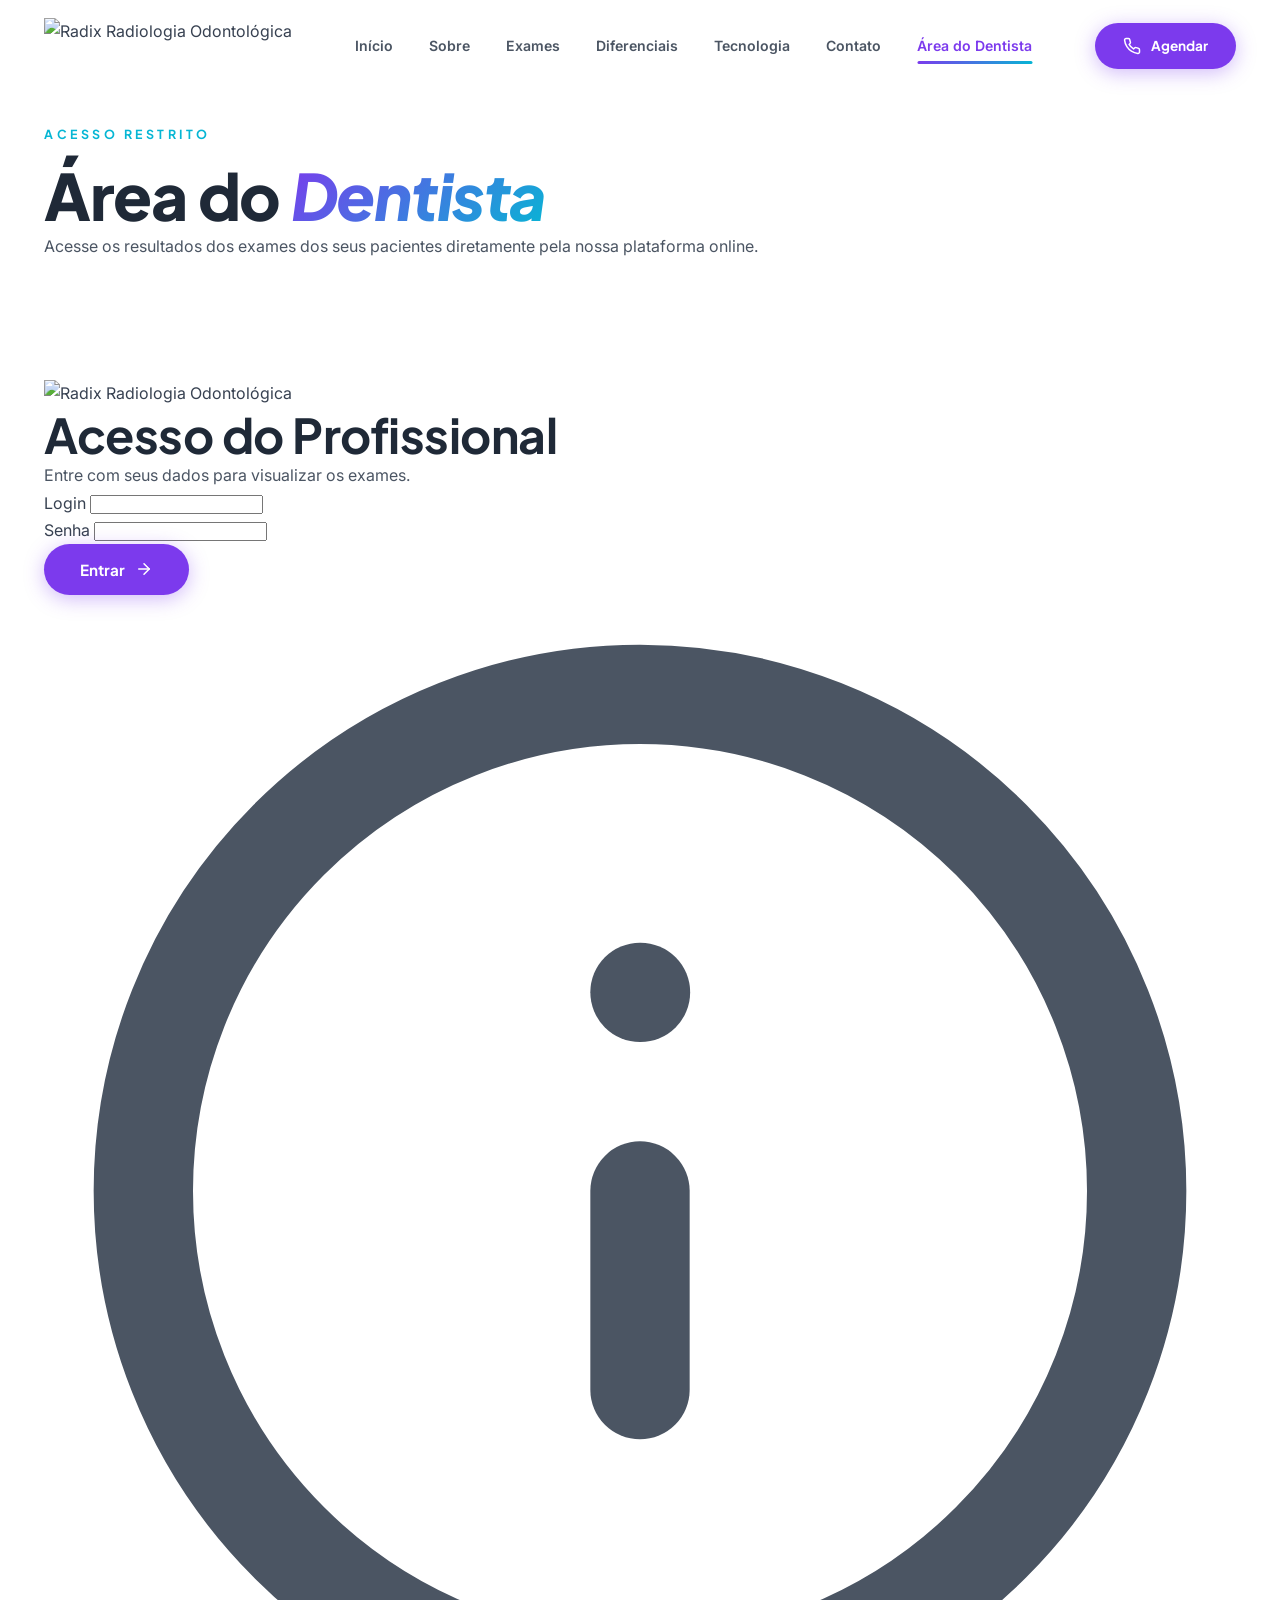
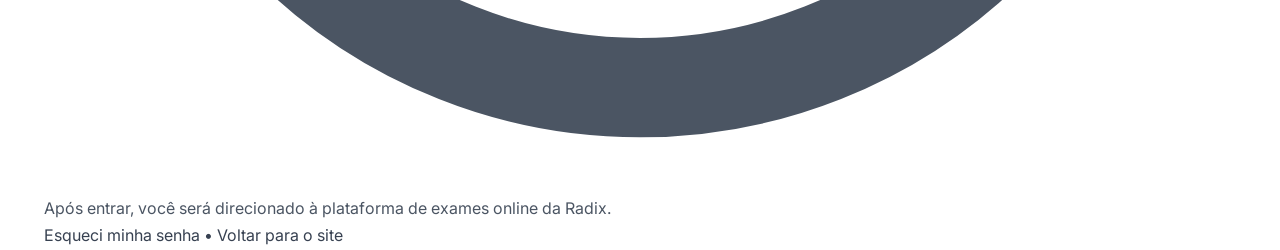
==== commit f0b3a758: "feat(area-dentista): adiciona card de login com form da EasyDoc" ====
--- a/area-dentista/index.html
+++ b/area-dentista/index.html
@@ -471,7 +471,52 @@
 <!-- ===== CARD DE LOGIN ===== -->
 <section class="ad-login-section" id="login">
     <div class="container">
-        <p>card de login - placeholder (sera adicionado na Task 6)</p>
+        <div class="ad-card">
+            <img src="../Logo.png" alt="Radix Radiologia Odontológica" class="ad-card-logo">
+            <h2 class="ad-card-title">Acesso do Profissional</h2>
+            <p class="ad-card-sub">Entre com seus dados para visualizar os exames.</p>
+
+            <form class="ad-form"
+                  action="https://radix049574.easydocweb.com/resultados/login_php/"
+                  method="post"
+                  target="_self">
+                <div class="ad-field">
+                    <label for="nome_usuario">Login</label>
+                    <input id="nome_usuario"
+                           name="nome_usuario"
+                           type="text"
+                           required
+                           autocomplete="username"
+                           autocapitalize="none"
+                           spellcheck="false">
+                </div>
+
+                <div class="ad-field">
+                    <label for="senha">Senha</label>
+                    <input id="senha"
+                           name="senha"
+                           type="password"
+                           required
+                           autocomplete="current-password">
+                </div>
+
+                <button type="submit" name="Submit" value="Entrar" class="btn btn-primary ad-submit">
+                    Entrar
+                    <svg viewBox="0 0 24 24" fill="none" stroke="currentColor" stroke-width="2" stroke-linecap="round" stroke-linejoin="round"><line x1="5" y1="12" x2="19" y2="12"/><polyline points="12 5 19 12 12 19"/></svg>
+                </button>
+
+                <p class="ad-notice">
+                    <svg viewBox="0 0 24 24" fill="none" stroke="currentColor" stroke-width="2" stroke-linecap="round" stroke-linejoin="round"><circle cx="12" cy="12" r="10"/><line x1="12" y1="16" x2="12" y2="12"/><line x1="12" y1="8" x2="12.01" y2="8"/></svg>
+                    Após entrar, você será direcionado à plataforma de exames online da Radix.
+                </p>
+
+                <div class="ad-links">
+                    <a href="https://radix049574.easydocweb.com/resultados/recuperar_senha/" rel="noopener">Esqueci minha senha</a>
+                    <span class="ad-sep">•</span>
+                    <a href="../">Voltar para o site</a>
+                </div>
+            </form>
+        </div>
     </div>
 </section>
 
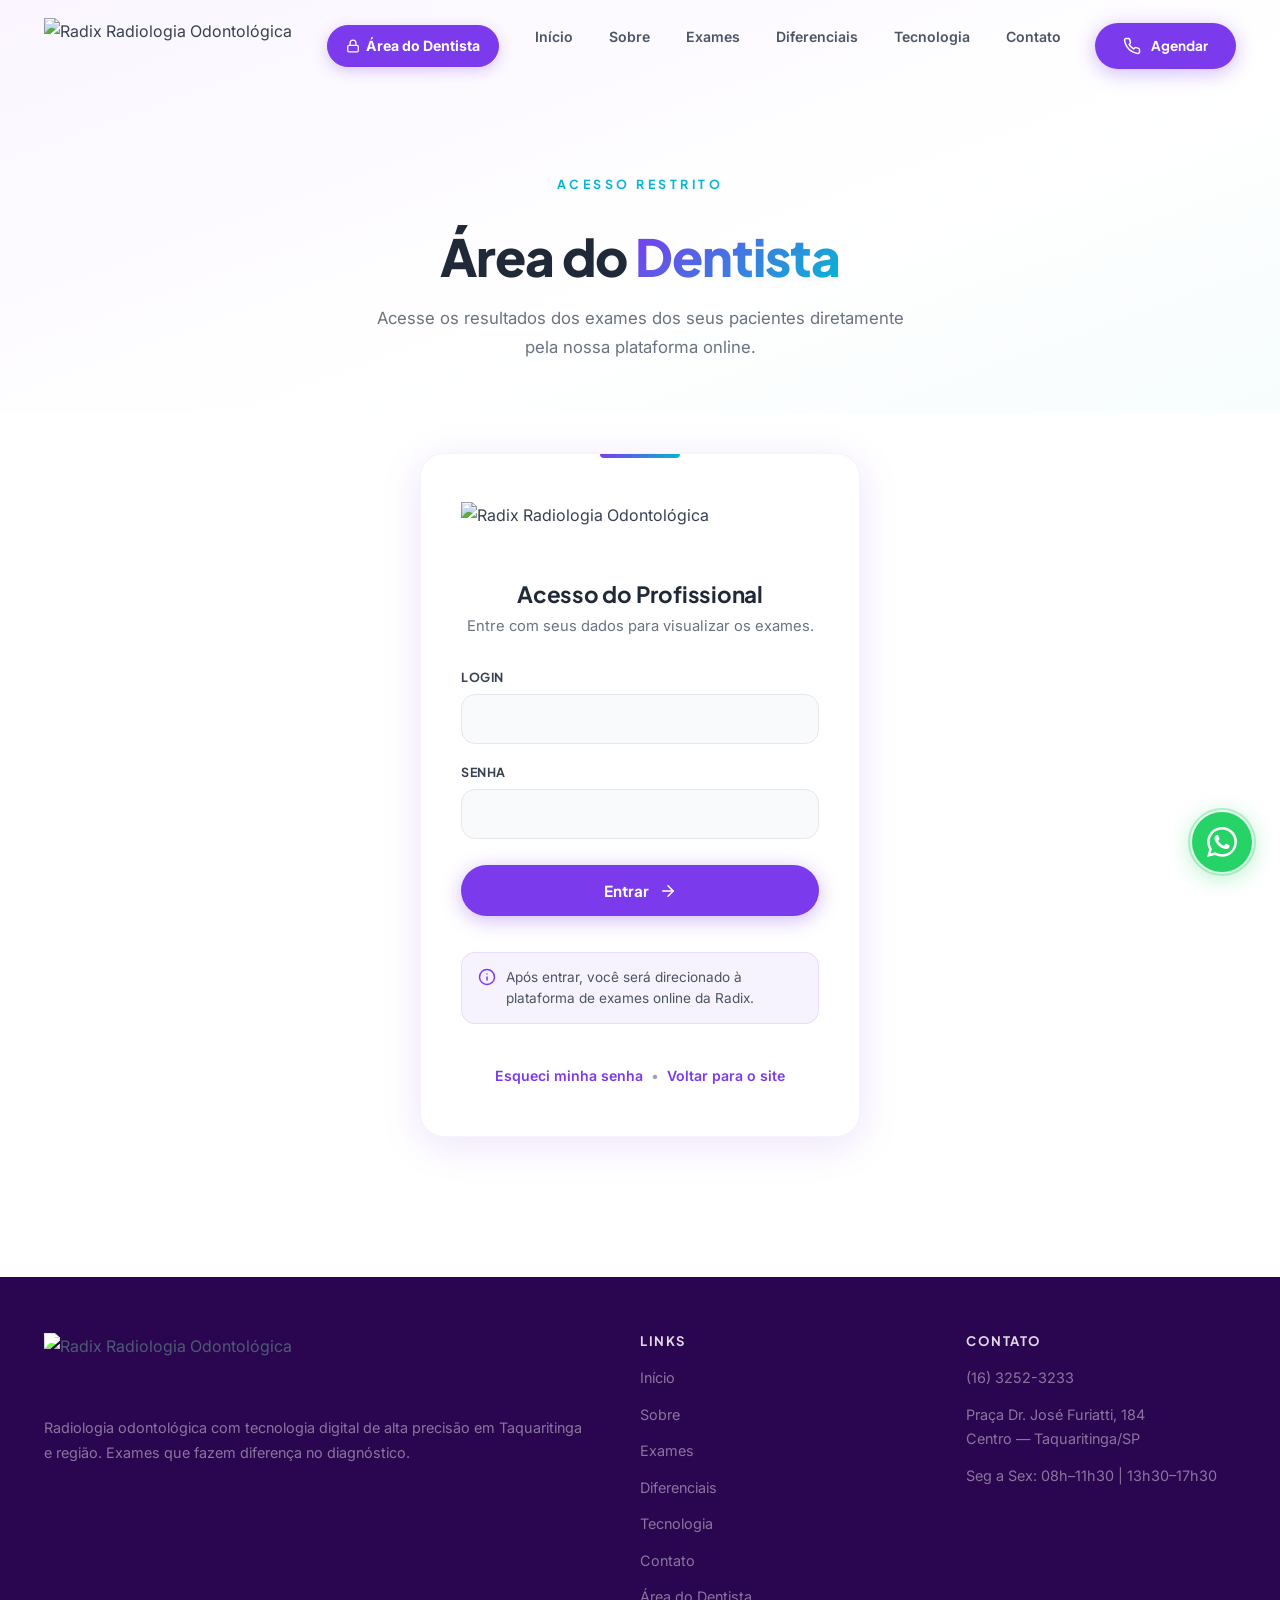
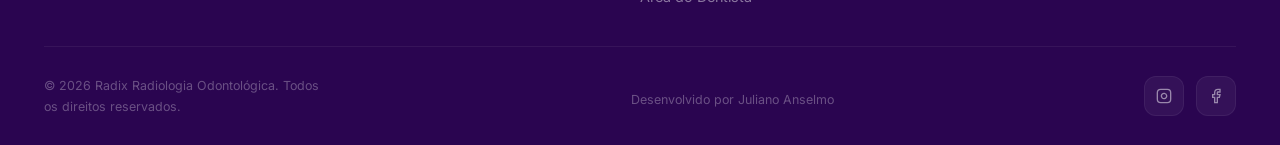
==== commit a9e36ae0: "style(nav): move "Area do Dentista" para o inicio (esquerda) da navbar Reposiciona o link destacado " ====
--- a/area-dentista/index.html
+++ b/area-dentista/index.html
@@ -118,6 +118,13 @@
 @media(min-width:1024px){.h-cta{display:inline-flex}}
 .h-cta.btn{padding:11px 28px;font-size:.85rem}
 
+/* Destaque "Área do Dentista" no nav */
+.nav a.nav-cta{display:inline-flex;align-items:center;gap:6px;padding:8px 18px;border-radius:30px;background:rgba(124,58,237,.08);border:1.5px solid rgba(124,58,237,.25);color:var(--p7);font-weight:700}
+.nav a.nav-cta::after{display:none}
+.nav a.nav-cta:hover{background:var(--p7);color:#fff;border-color:var(--p7);transform:translateY(-2px);box-shadow:0 4px 16px rgba(124,58,237,.25)}
+.nav a.nav-cta.active{background:var(--p7);color:#fff;border-color:var(--p7);box-shadow:0 4px 14px rgba(124,58,237,.25)}
+.nav a.nav-cta svg{width:14px;height:14px;flex-shrink:0}
+
 /* Hamburger */
 .ham{display:flex;flex-direction:column;gap:6px;cursor:pointer;padding:8px;background:none;border:none;z-index:1001}
 @media(min-width:1024px){.ham{display:none}}
@@ -132,6 +139,9 @@
 .mob-menu a{font-family:'Plus Jakarta Sans',sans-serif;font-size:1.4rem;font-weight:700;color:var(--g7);transition:color .3s}
 .mob-menu a:hover{color:var(--p7)}
 .mob-menu .btn{margin-top:16px}
+.mob-menu a.nav-cta{display:inline-flex;align-items:center;gap:8px;padding:14px 32px;border-radius:50px;background:rgba(124,58,237,.08);border:2px solid rgba(124,58,237,.3);color:var(--p7);font-size:1.2rem}
+.mob-menu a.nav-cta:hover{background:var(--p7);color:#fff;border-color:var(--p7)}
+.mob-menu a.nav-cta svg{width:18px;height:18px;flex-shrink:0}
 
 /* ===== HERO ===== */
 .hero{min-height:100vh;display:flex;align-items:center;position:relative;overflow:hidden;background:linear-gradient(160deg,#FAF5FF 0%,#fff 40%,rgba(6,182,212,.03) 100%)}
@@ -412,6 +422,59 @@
 @media(prefers-reduced-motion:reduce){
     *,*::before,*::after{animation-duration:.01ms!important;animation-iteration-count:1!important;transition-duration:.01ms!important}
 }
+
+/* ===== ÁREA DO DENTISTA ===== */
+
+/* Hero curto */
+.ad-hero{padding:140px 0 40px;background:linear-gradient(160deg,#FAF5FF 0%,#fff 60%,rgba(6,182,212,.03) 100%);position:relative;overflow:hidden}
+@media(min-width:768px){.ad-hero{padding:170px 0 50px}}
+.ad-hero-inner{text-align:center;max-width:680px;margin:0 auto}
+.ad-hero h1{margin:18px 0 18px;font-size:clamp(2rem,5vw,3.2rem)}
+.ad-hero h1 em{font-style:normal;position:relative;display:inline-block}
+.ad-hero h1 em::after{content:'';position:absolute;bottom:4px;left:0;width:100%;height:8px;background:linear-gradient(90deg,var(--t4),var(--p4));opacity:.25;border-radius:4px;z-index:-1}
+.ad-hero-sub{font-size:1.05rem;color:var(--g5);max-width:540px;margin:0 auto;line-height:1.75}
+
+/* Login section + card */
+.ad-login-section{padding:30px 0 110px}
+@media(min-width:768px){.ad-login-section{padding:40px 0 140px}}
+.ad-card{background:#fff;border-radius:var(--rl);box-shadow:var(--sh-lg);padding:40px 28px;max-width:440px;margin:0 auto;border:1px solid rgba(124,58,237,.06);position:relative}
+@media(min-width:480px){.ad-card{padding:48px 40px}}
+.ad-card::before{content:'';position:absolute;top:0;left:50%;transform:translateX(-50%);width:80px;height:4px;background:var(--grad);border-radius:0 0 6px 6px}
+.ad-card-logo{height:56px;width:auto;margin:0 auto 24px;display:block}
+.ad-card-title{font-family:'Plus Jakarta Sans',sans-serif;font-size:1.4rem;font-weight:700;color:#1F2937;text-align:center;margin-bottom:6px}
+.ad-card-sub{text-align:center;font-size:.92rem;color:var(--g5);margin-bottom:28px}
+
+/* Form */
+.ad-form{display:flex;flex-direction:column;gap:18px}
+.ad-field{display:flex;flex-direction:column;gap:6px}
+.ad-field label{font-family:'Plus Jakarta Sans',sans-serif;font-size:.78rem;font-weight:700;color:var(--g7);text-transform:uppercase;letter-spacing:.5px}
+.ad-field input{width:100%;padding:14px 16px;font-size:1rem;font-family:'Inter',system-ui,sans-serif;color:var(--g7);background:#F9FAFB;border:1.5px solid #E5E7EB;border-radius:var(--r);transition:all .25s var(--ease);-webkit-appearance:none;appearance:none}
+.ad-field input:hover{border-color:#D1D5DB;background:#fff}
+.ad-field input:focus{outline:none;border-color:var(--p7);background:#fff;box-shadow:0 0 0 4px rgba(124,58,237,.12)}
+.ad-field input::placeholder{color:var(--g4)}
+
+/* Submit (estende .btn .btn-primary) */
+.ad-submit{width:100%;justify-content:center;margin-top:8px;padding:16px 28px}
+.ad-submit svg{width:18px;height:18px}
+
+/* Aviso */
+.ad-notice{display:flex;gap:10px;align-items:flex-start;margin-top:18px;padding:14px 16px;background:rgba(124,58,237,.06);border:1px solid rgba(124,58,237,.12);border-radius:var(--r);font-size:.85rem;color:var(--g6);line-height:1.55}
+.ad-notice svg{width:18px;height:18px;flex-shrink:0;color:var(--p7);margin-top:1px}
+
+/* Links auxiliares */
+.ad-links{display:flex;justify-content:center;align-items:center;flex-wrap:wrap;gap:8px;margin-top:22px;font-size:.88rem}
+.ad-links a{color:var(--p7);font-weight:600;transition:color .25s}
+.ad-links a:hover{color:var(--p9);text-decoration:underline}
+.ad-sep{color:var(--g4)}
+
+/* Mobile fine-tune */
+@media(max-width:479px){
+    .ad-card{padding:36px 24px}
+    .ad-card-logo{height:48px}
+    .ad-card-title{font-size:1.25rem}
+    .ad-links{flex-direction:column;gap:10px}
+    .ad-sep{display:none}
+}
     </style>
 </head>
 <body>
@@ -424,13 +487,16 @@
     <div class="container header-inner">
         <a href="../"><img src="../Logo.png" alt="Radix Radiologia Odontológica" class="header-logo"></a>
         <nav class="nav">
+            <a href="/area-dentista/" class="nav-cta active">
+                <svg viewBox="0 0 24 24" fill="none" stroke="currentColor" stroke-width="2.2" stroke-linecap="round" stroke-linejoin="round"><rect x="3" y="11" width="18" height="11" rx="2"/><path d="M7 11V7a5 5 0 0110 0v4"/></svg>
+                Área do Dentista
+            </a>
             <a href="../#inicio">Início</a>
             <a href="../#sobre">Sobre</a>
             <a href="../#exames">Exames</a>
             <a href="../#diferenciais">Diferenciais</a>
             <a href="../#tecnologia">Tecnologia</a>
             <a href="../#contato">Contato</a>
-            <a href="/area-dentista/" class="active">Área do Dentista</a>
         </nav>
         <a href="https://wa.me/551632523233?text=Ol%C3%A1%2C%20gostaria%20de%20agendar%20um%20exame." class="btn btn-primary h-cta" target="_blank" rel="noopener">
             <svg viewBox="0 0 24 24" fill="none" stroke="currentColor" stroke-width="2" stroke-linecap="round" stroke-linejoin="round"><path d="M22 16.92v3a2 2 0 01-2.18 2 19.79 19.79 0 01-8.63-3.07 19.5 19.5 0 01-6-6 19.79 19.79 0 01-3.07-8.67A2 2 0 014.11 2h3a2 2 0 012 1.72c.127.96.361 1.903.7 2.81a2 2 0 01-.45 2.11L8.09 9.91a16 16 0 006 6l1.27-1.27a2 2 0 012.11-.45c.907.339 1.85.573 2.81.7A2 2 0 0122 16.92z"/></svg>
@@ -442,13 +508,16 @@
 
 <!-- MOBILE MENU -->
 <div class="mob-menu" id="mob-menu">
+    <a href="/area-dentista/" class="nav-cta active">
+        <svg viewBox="0 0 24 24" fill="none" stroke="currentColor" stroke-width="2.2" stroke-linecap="round" stroke-linejoin="round"><rect x="3" y="11" width="18" height="11" rx="2"/><path d="M7 11V7a5 5 0 0110 0v4"/></svg>
+        Área do Dentista
+    </a>
     <a href="../#inicio">Início</a>
     <a href="../#sobre">Sobre</a>
     <a href="../#exames">Exames</a>
     <a href="../#diferenciais">Diferenciais</a>
     <a href="../#tecnologia">Tecnologia</a>
     <a href="../#contato">Contato</a>
-    <a href="/area-dentista/" class="active">Área do Dentista</a>
     <a href="https://wa.me/551632523233?text=Ol%C3%A1%2C%20gostaria%20de%20agendar%20um%20exame." class="btn btn-wa" target="_blank" rel="noopener">
         <svg viewBox="0 0 24 24" fill="currentColor"><path d="M17.472 14.382c-.297-.149-1.758-.867-2.03-.967-.273-.099-.471-.148-.67.15-.197.297-.767.966-.94 1.164-.173.199-.347.223-.644.075-.297-.15-1.255-.463-2.39-1.475-.883-.788-1.48-1.761-1.653-2.059-.173-.297-.018-.458.13-.606.134-.133.298-.347.446-.52.149-.174.198-.298.298-.497.099-.198.05-.371-.025-.52-.075-.149-.669-1.612-.916-2.207-.242-.579-.487-.5-.669-.51-.173-.008-.371-.01-.57-.01-.198 0-.52.074-.792.372-.272.297-1.04 1.016-1.04 2.479 0 1.462 1.065 2.875 1.213 3.074.149.198 2.096 3.2 5.077 4.487.709.306 1.262.489 1.694.625.712.227 1.36.195 1.871.118.571-.085 1.758-.719 2.006-1.413.248-.694.248-1.289.173-1.413-.074-.124-.272-.198-.57-.347m-5.421 7.403h-.004a9.87 9.87 0 01-5.031-1.378l-.361-.214-3.741.982.998-3.648-.235-.374a9.86 9.86 0 01-1.51-5.26c.001-5.45 4.436-9.884 9.888-9.884 2.64 0 5.122 1.03 6.988 2.898a9.825 9.825 0 012.893 6.994c-.003 5.45-4.437 9.884-9.885 9.884m8.413-18.297A11.815 11.815 0 0012.05 0C5.495 0 .16 5.335.157 11.892c0 2.096.547 4.142 1.588 5.945L.057 24l6.305-1.654a11.882 11.882 0 005.683 1.448h.005c6.554 0 11.89-5.335 11.893-11.893a11.821 11.821 0 00-3.48-8.413z"/></svg>
         Agendar pelo WhatsApp
@@ -522,5 +591,55 @@
 
 </main>
 
+<!-- FOOTER -->
+<footer class="footer">
+    <div class="container">
+        <div class="ft-inner">
+            <div class="ft-brand">
+                <img src="../Logo.png" alt="Radix Radiologia Odontológica" class="ft-logo">
+                <p>Radiologia odontológica com tecnologia digital de alta precisão em Taquaritinga e região. Exames que fazem diferença no diagnóstico.</p>
+            </div>
+            <div>
+                <h4 class="ft-title">Links</h4>
+                <div class="ft-links">
+                    <a href="../#inicio">Início</a><a href="../#sobre">Sobre</a><a href="../#exames">Exames</a><a href="../#diferenciais">Diferenciais</a><a href="../#tecnologia">Tecnologia</a><a href="../#contato">Contato</a><a href="/area-dentista/">Área do Dentista</a>
+                </div>
+            </div>
+            <div>
+                <h4 class="ft-title">Contato</h4>
+                <div class="ft-links">
+                    <a href="tel:+551632523233">(16) 3252-3233</a>
+                    <span style="color:rgba(255,255,255,.45);font-size:.9rem">Praça Dr. José Furiatti, 184<br>Centro &mdash; Taquaritinga/SP</span>
+                    <span style="color:rgba(255,255,255,.45);font-size:.9rem">Seg a Sex: 08h&ndash;11h30 | 13h30&ndash;17h30</span>
+                </div>
+            </div>
+        </div>
+        <div class="ft-bottom">
+            <p>&copy; 2026 Radix Radiologia Odontológica. Todos os direitos reservados.</p>
+            <p class="footer-dev"><a href="https://julianoanselmo.github.io/portifolio/" target="_blank" rel="noopener">Desenvolvido por Juliano Anselmo</a></p>
+            <div class="ft-social">
+                <a href="#" aria-label="Instagram"><svg viewBox="0 0 24 24" fill="none" stroke="currentColor" stroke-width="2"><rect x="2" y="2" width="20" height="20" rx="5"/><path d="M16 11.37A4 4 0 1112.63 8 4 4 0 0116 11.37z"/><line x1="17.5" y1="6.5" x2="17.51" y2="6.5"/></svg></a>
+                <a href="#" aria-label="Facebook"><svg viewBox="0 0 24 24" fill="none" stroke="currentColor" stroke-width="2"><path d="M18 2h-3a5 5 0 00-5 5v3H7v4h3v8h4v-8h3l1-4h-4V7a1 1 0 011-1h3z"/></svg></a>
+            </div>
+        </div>
+    </div>
+</footer>
+
+<!-- WHATSAPP FLOAT -->
+<a href="https://wa.me/551632523233?text=Ol%C3%A1%2C%20gostaria%20de%20agendar%20um%20exame." class="wa-float" target="_blank" rel="noopener" aria-label="WhatsApp">
+    <svg viewBox="0 0 24 24" fill="currentColor"><path d="M17.472 14.382c-.297-.149-1.758-.867-2.03-.967-.273-.099-.471-.148-.67.15-.197.297-.767.966-.94 1.164-.173.199-.347.223-.644.075-.297-.15-1.255-.463-2.39-1.475-.883-.788-1.48-1.761-1.653-2.059-.173-.297-.018-.458.13-.606.134-.133.298-.347.446-.52.149-.174.198-.298.298-.497.099-.198.05-.371-.025-.52-.075-.149-.669-1.612-.916-2.207-.242-.579-.487-.5-.669-.51-.173-.008-.371-.01-.57-.01-.198 0-.52.074-.792.372-.272.297-1.04 1.016-1.04 2.479 0 1.462 1.065 2.875 1.213 3.074.149.198 2.096 3.2 5.077 4.487.709.306 1.262.489 1.694.625.712.227 1.36.195 1.871.118.571-.085 1.758-.719 2.006-1.413.248-.694.248-1.289.173-1.413-.074-.124-.272-.198-.57-.347m-5.421 7.403h-.004a9.87 9.87 0 01-5.031-1.378l-.361-.214-3.741.982.998-3.648-.235-.374a9.86 9.86 0 01-1.51-5.26c.001-5.45 4.436-9.884 9.888-9.884 2.64 0 5.122 1.03 6.988 2.898a9.825 9.825 0 012.893 6.994c-.003 5.45-4.437 9.884-9.885 9.884m8.413-18.297A11.815 11.815 0 0012.05 0C5.495 0 .16 5.335.157 11.892c0 2.096.547 4.142 1.588 5.945L.057 24l6.305-1.654a11.882 11.882 0 005.683 1.448h.005c6.554 0 11.89-5.335 11.893-11.893a11.821 11.821 0 00-3.48-8.413z"/></svg>
+</a>
+
+<script>
+// Header scroll
+const hdr=document.getElementById('header');
+window.addEventListener('scroll',()=>hdr.classList.toggle('scrolled',scrollY>60),{passive:true});
+
+// Mobile menu
+const ham=document.getElementById('ham'),mob=document.getElementById('mob-menu');
+ham.addEventListener('click',()=>{ham.classList.toggle('on');mob.classList.toggle('on');document.body.style.overflow=mob.classList.contains('on')?'hidden':''});
+mob.querySelectorAll('a').forEach(l=>l.addEventListener('click',()=>{ham.classList.remove('on');mob.classList.remove('on');document.body.style.overflow=''}));
+</script>
+
 </body>
 </html>
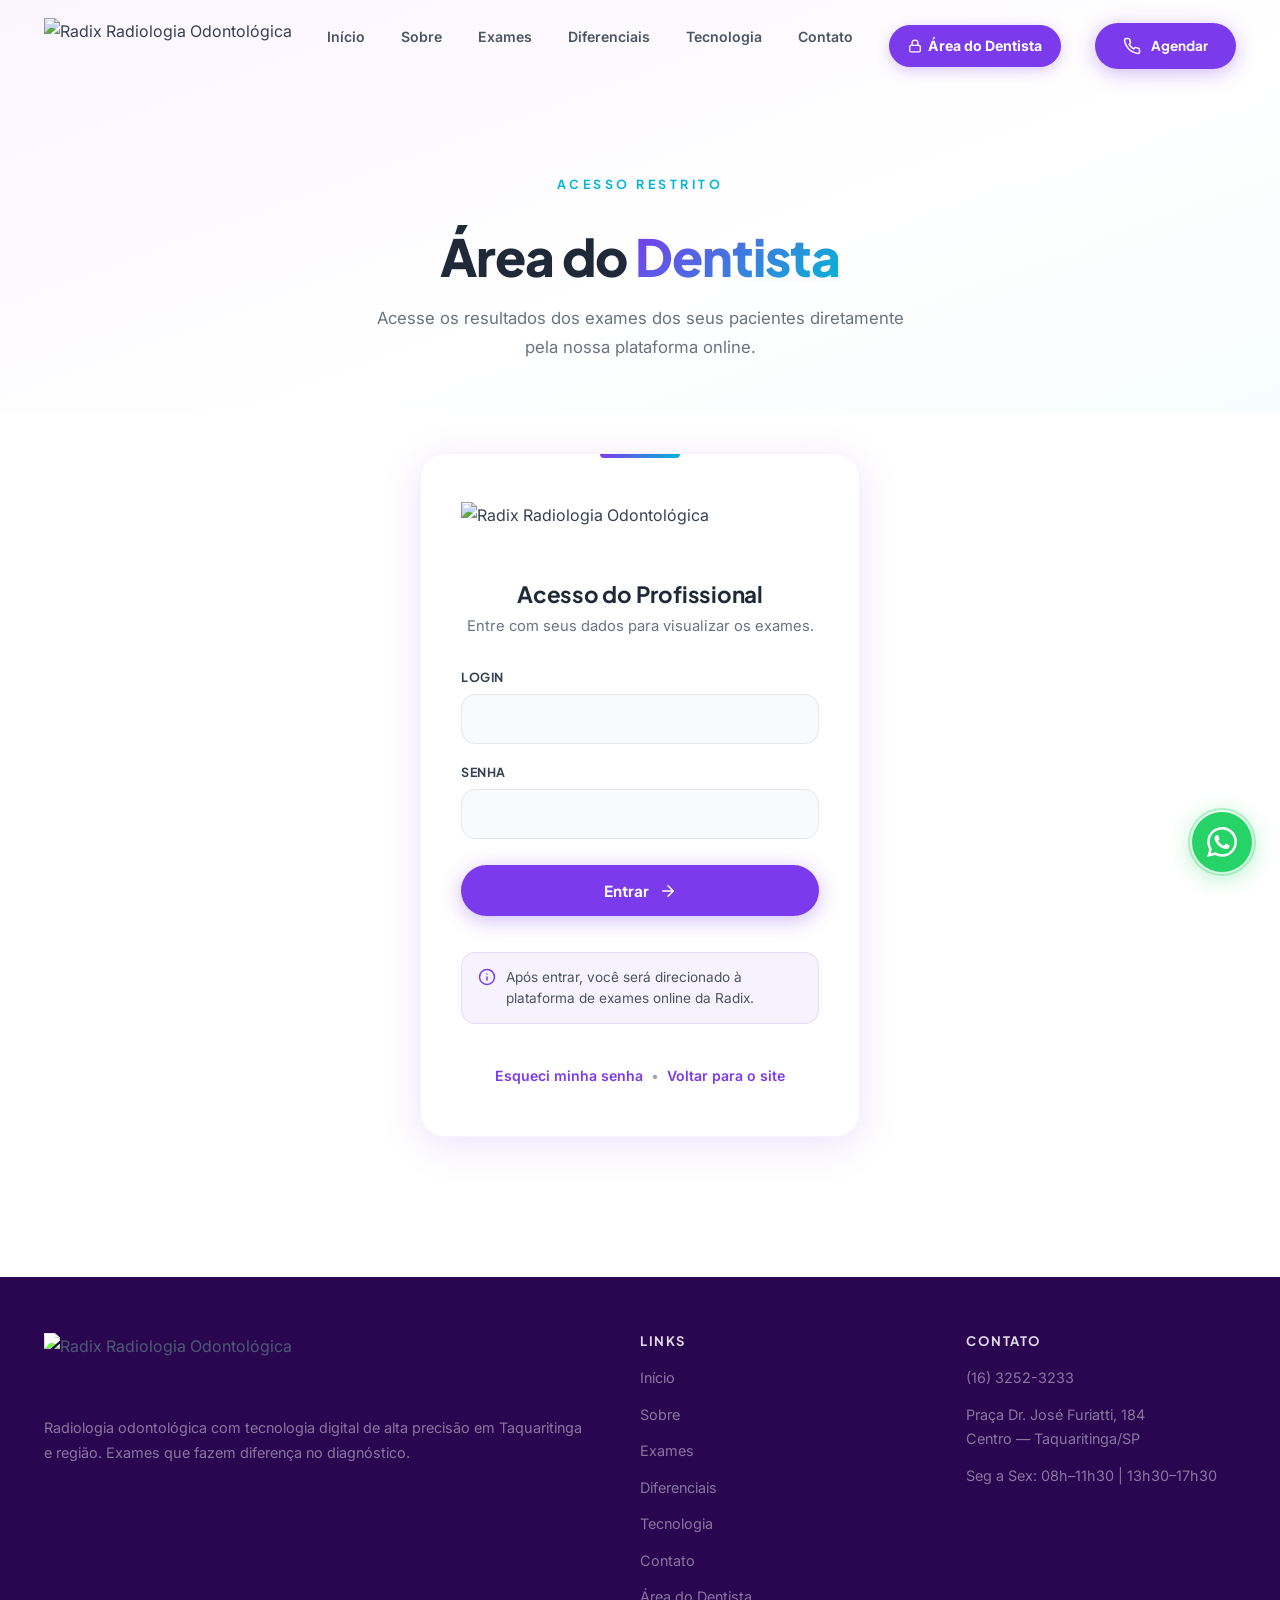
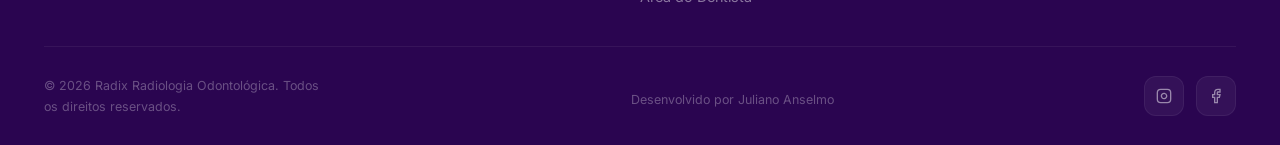
==== commit bb3a136a: "style(nav): move "Area do Dentista" para o final (direita) da navbar Reverte posicionamento - link a" ====
--- a/area-dentista/index.html
+++ b/area-dentista/index.html
@@ -487,16 +487,16 @@
     <div class="container header-inner">
         <a href="../"><img src="../Logo.png" alt="Radix Radiologia Odontológica" class="header-logo"></a>
         <nav class="nav">
-            <a href="/area-dentista/" class="nav-cta active">
-                <svg viewBox="0 0 24 24" fill="none" stroke="currentColor" stroke-width="2.2" stroke-linecap="round" stroke-linejoin="round"><rect x="3" y="11" width="18" height="11" rx="2"/><path d="M7 11V7a5 5 0 0110 0v4"/></svg>
-                Área do Dentista
-            </a>
             <a href="../#inicio">Início</a>
             <a href="../#sobre">Sobre</a>
             <a href="../#exames">Exames</a>
             <a href="../#diferenciais">Diferenciais</a>
             <a href="../#tecnologia">Tecnologia</a>
             <a href="../#contato">Contato</a>
+            <a href="/area-dentista/" class="nav-cta active">
+                <svg viewBox="0 0 24 24" fill="none" stroke="currentColor" stroke-width="2.2" stroke-linecap="round" stroke-linejoin="round"><rect x="3" y="11" width="18" height="11" rx="2"/><path d="M7 11V7a5 5 0 0110 0v4"/></svg>
+                Área do Dentista
+            </a>
         </nav>
         <a href="https://wa.me/551632523233?text=Ol%C3%A1%2C%20gostaria%20de%20agendar%20um%20exame." class="btn btn-primary h-cta" target="_blank" rel="noopener">
             <svg viewBox="0 0 24 24" fill="none" stroke="currentColor" stroke-width="2" stroke-linecap="round" stroke-linejoin="round"><path d="M22 16.92v3a2 2 0 01-2.18 2 19.79 19.79 0 01-8.63-3.07 19.5 19.5 0 01-6-6 19.79 19.79 0 01-3.07-8.67A2 2 0 014.11 2h3a2 2 0 012 1.72c.127.96.361 1.903.7 2.81a2 2 0 01-.45 2.11L8.09 9.91a16 16 0 006 6l1.27-1.27a2 2 0 012.11-.45c.907.339 1.85.573 2.81.7A2 2 0 0122 16.92z"/></svg>
@@ -508,16 +508,16 @@
 
 <!-- MOBILE MENU -->
 <div class="mob-menu" id="mob-menu">
-    <a href="/area-dentista/" class="nav-cta active">
-        <svg viewBox="0 0 24 24" fill="none" stroke="currentColor" stroke-width="2.2" stroke-linecap="round" stroke-linejoin="round"><rect x="3" y="11" width="18" height="11" rx="2"/><path d="M7 11V7a5 5 0 0110 0v4"/></svg>
-        Área do Dentista
-    </a>
     <a href="../#inicio">Início</a>
     <a href="../#sobre">Sobre</a>
     <a href="../#exames">Exames</a>
     <a href="../#diferenciais">Diferenciais</a>
     <a href="../#tecnologia">Tecnologia</a>
     <a href="../#contato">Contato</a>
+    <a href="/area-dentista/" class="nav-cta active">
+        <svg viewBox="0 0 24 24" fill="none" stroke="currentColor" stroke-width="2.2" stroke-linecap="round" stroke-linejoin="round"><rect x="3" y="11" width="18" height="11" rx="2"/><path d="M7 11V7a5 5 0 0110 0v4"/></svg>
+        Área do Dentista
+    </a>
     <a href="https://wa.me/551632523233?text=Ol%C3%A1%2C%20gostaria%20de%20agendar%20um%20exame." class="btn btn-wa" target="_blank" rel="noopener">
         <svg viewBox="0 0 24 24" fill="currentColor"><path d="M17.472 14.382c-.297-.149-1.758-.867-2.03-.967-.273-.099-.471-.148-.67.15-.197.297-.767.966-.94 1.164-.173.199-.347.223-.644.075-.297-.15-1.255-.463-2.39-1.475-.883-.788-1.48-1.761-1.653-2.059-.173-.297-.018-.458.13-.606.134-.133.298-.347.446-.52.149-.174.198-.298.298-.497.099-.198.05-.371-.025-.52-.075-.149-.669-1.612-.916-2.207-.242-.579-.487-.5-.669-.51-.173-.008-.371-.01-.57-.01-.198 0-.52.074-.792.372-.272.297-1.04 1.016-1.04 2.479 0 1.462 1.065 2.875 1.213 3.074.149.198 2.096 3.2 5.077 4.487.709.306 1.262.489 1.694.625.712.227 1.36.195 1.871.118.571-.085 1.758-.719 2.006-1.413.248-.694.248-1.289.173-1.413-.074-.124-.272-.198-.57-.347m-5.421 7.403h-.004a9.87 9.87 0 01-5.031-1.378l-.361-.214-3.741.982.998-3.648-.235-.374a9.86 9.86 0 01-1.51-5.26c.001-5.45 4.436-9.884 9.888-9.884 2.64 0 5.122 1.03 6.988 2.898a9.825 9.825 0 012.893 6.994c-.003 5.45-4.437 9.884-9.885 9.884m8.413-18.297A11.815 11.815 0 0012.05 0C5.495 0 .16 5.335.157 11.892c0 2.096.547 4.142 1.588 5.945L.057 24l6.305-1.654a11.882 11.882 0 005.683 1.448h.005c6.554 0 11.89-5.335 11.893-11.893a11.821 11.821 0 00-3.48-8.413z"/></svg>
         Agendar pelo WhatsApp
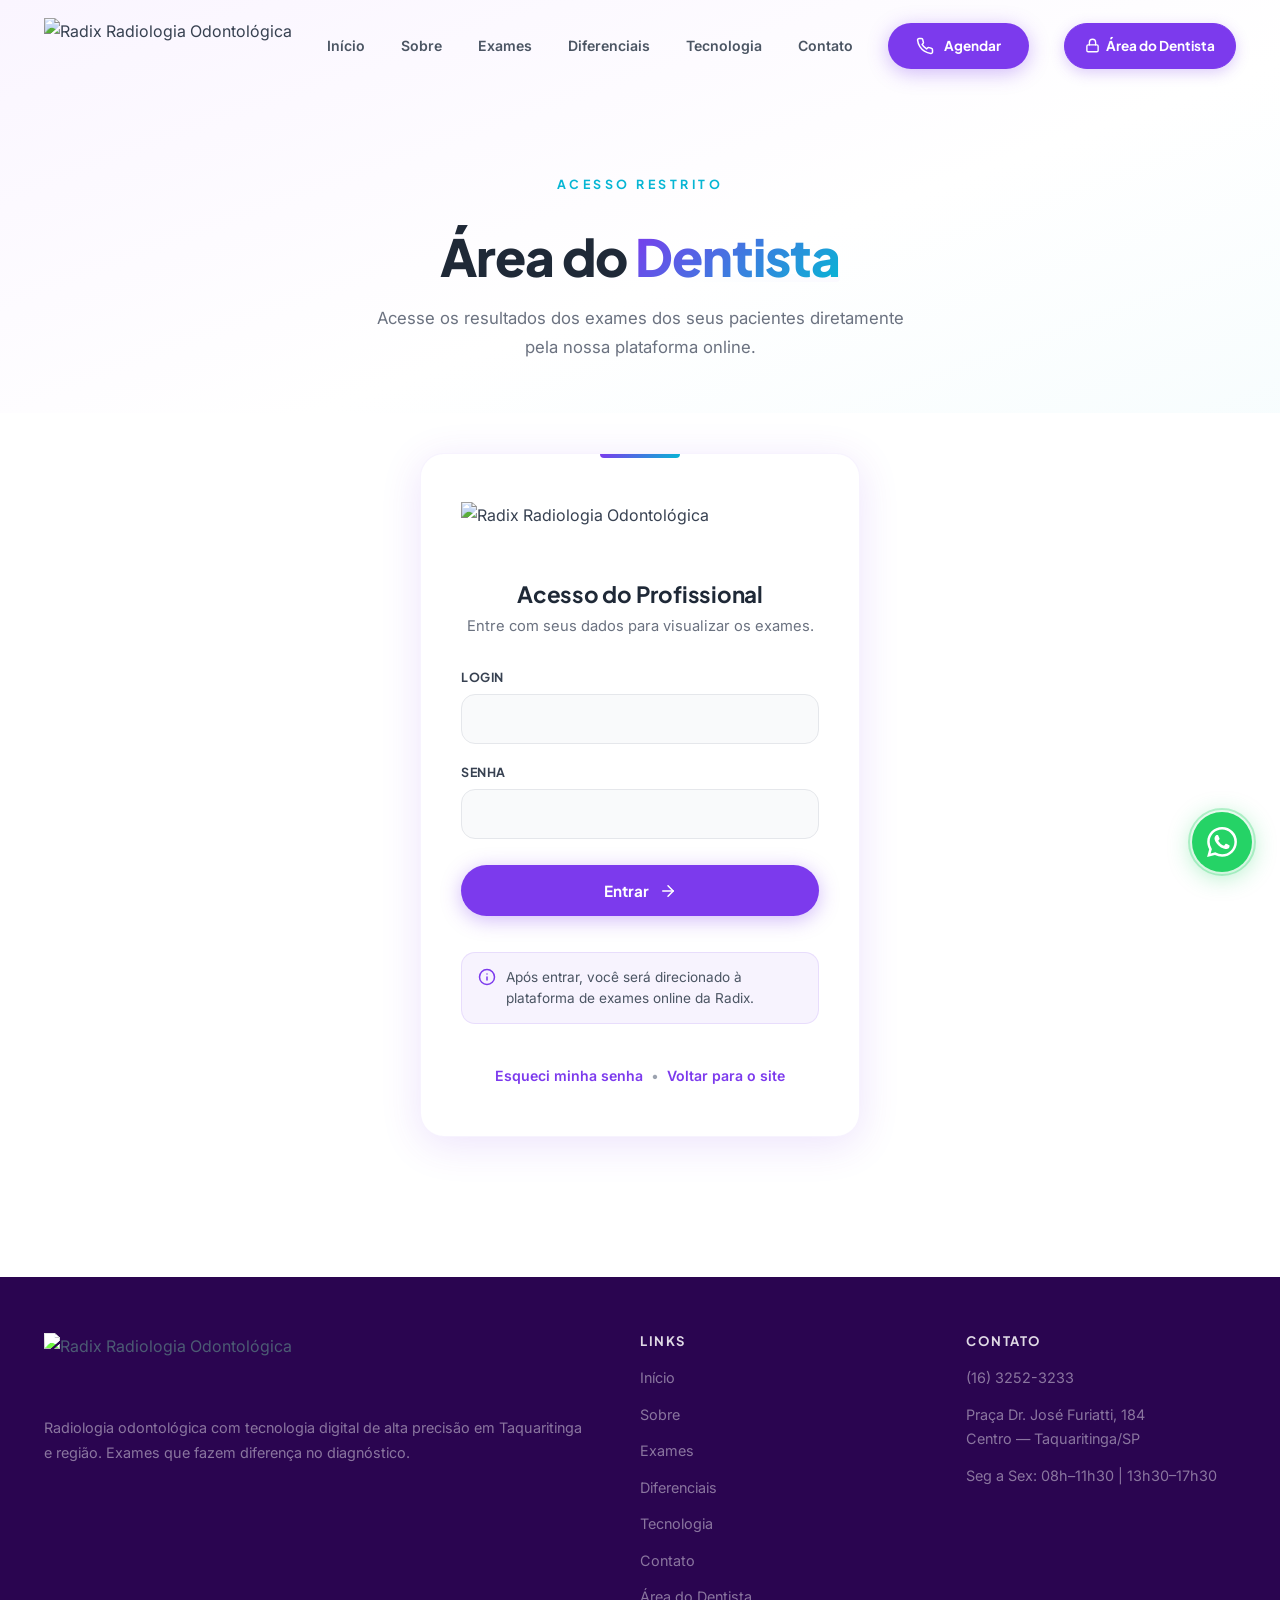
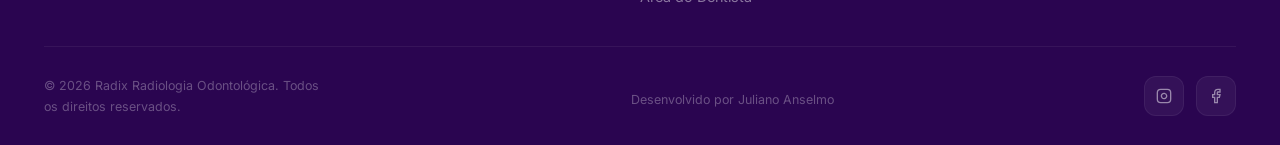
==== commit 9cc0492f: "style(nav): move "Area do Dentista" para apos o botao Agendar (far-right) Tira o link de dentro do <" ====
--- a/area-dentista/index.html
+++ b/area-dentista/index.html
@@ -118,12 +118,19 @@
 @media(min-width:1024px){.h-cta{display:inline-flex}}
 .h-cta.btn{padding:11px 28px;font-size:.85rem}
 
-/* Destaque "Área do Dentista" no nav */
+/* Destaque "Área do Dentista" no nav (mobile menu) */
 .nav a.nav-cta{display:inline-flex;align-items:center;gap:6px;padding:8px 18px;border-radius:30px;background:rgba(124,58,237,.08);border:1.5px solid rgba(124,58,237,.25);color:var(--p7);font-weight:700}
 .nav a.nav-cta::after{display:none}
 .nav a.nav-cta:hover{background:var(--p7);color:#fff;border-color:var(--p7);transform:translateY(-2px);box-shadow:0 4px 16px rgba(124,58,237,.25)}
 .nav a.nav-cta.active{background:var(--p7);color:#fff;border-color:var(--p7);box-shadow:0 4px 14px rgba(124,58,237,.25)}
 .nav a.nav-cta svg{width:14px;height:14px;flex-shrink:0}
+
+/* "Área do Dentista" no header (após Agendar, far-right) */
+.h-dentista{display:none;align-items:center;gap:6px;padding:10px 20px;border-radius:30px;background:rgba(124,58,237,.08);border:1.5px solid rgba(124,58,237,.3);color:var(--p7);font-family:'Plus Jakarta Sans',sans-serif;font-size:.85rem;font-weight:700;transition:all .3s var(--ease);white-space:nowrap}
+@media(min-width:1024px){.h-dentista{display:inline-flex}}
+.h-dentista:hover{background:var(--p7);color:#fff;border-color:var(--p7);transform:translateY(-2px);box-shadow:0 4px 16px rgba(124,58,237,.3)}
+.h-dentista.active{background:var(--p7);color:#fff;border-color:var(--p7);box-shadow:0 4px 14px rgba(124,58,237,.25)}
+.h-dentista svg{width:15px;height:15px;flex-shrink:0}
 
 /* Hamburger */
 .ham{display:flex;flex-direction:column;gap:6px;cursor:pointer;padding:8px;background:none;border:none;z-index:1001}
@@ -493,14 +500,14 @@
             <a href="../#diferenciais">Diferenciais</a>
             <a href="../#tecnologia">Tecnologia</a>
             <a href="../#contato">Contato</a>
-            <a href="/area-dentista/" class="nav-cta active">
-                <svg viewBox="0 0 24 24" fill="none" stroke="currentColor" stroke-width="2.2" stroke-linecap="round" stroke-linejoin="round"><rect x="3" y="11" width="18" height="11" rx="2"/><path d="M7 11V7a5 5 0 0110 0v4"/></svg>
-                Área do Dentista
-            </a>
         </nav>
         <a href="https://wa.me/551632523233?text=Ol%C3%A1%2C%20gostaria%20de%20agendar%20um%20exame." class="btn btn-primary h-cta" target="_blank" rel="noopener">
             <svg viewBox="0 0 24 24" fill="none" stroke="currentColor" stroke-width="2" stroke-linecap="round" stroke-linejoin="round"><path d="M22 16.92v3a2 2 0 01-2.18 2 19.79 19.79 0 01-8.63-3.07 19.5 19.5 0 01-6-6 19.79 19.79 0 01-3.07-8.67A2 2 0 014.11 2h3a2 2 0 012 1.72c.127.96.361 1.903.7 2.81a2 2 0 01-.45 2.11L8.09 9.91a16 16 0 006 6l1.27-1.27a2 2 0 012.11-.45c.907.339 1.85.573 2.81.7A2 2 0 0122 16.92z"/></svg>
             Agendar
+        </a>
+        <a href="/area-dentista/" class="h-dentista active">
+            <svg viewBox="0 0 24 24" fill="none" stroke="currentColor" stroke-width="2.2" stroke-linecap="round" stroke-linejoin="round"><rect x="3" y="11" width="18" height="11" rx="2"/><path d="M7 11V7a5 5 0 0110 0v4"/></svg>
+            Área do Dentista
         </a>
         <button class="ham" id="ham" aria-label="Menu"><span></span><span></span><span></span></button>
     </div>
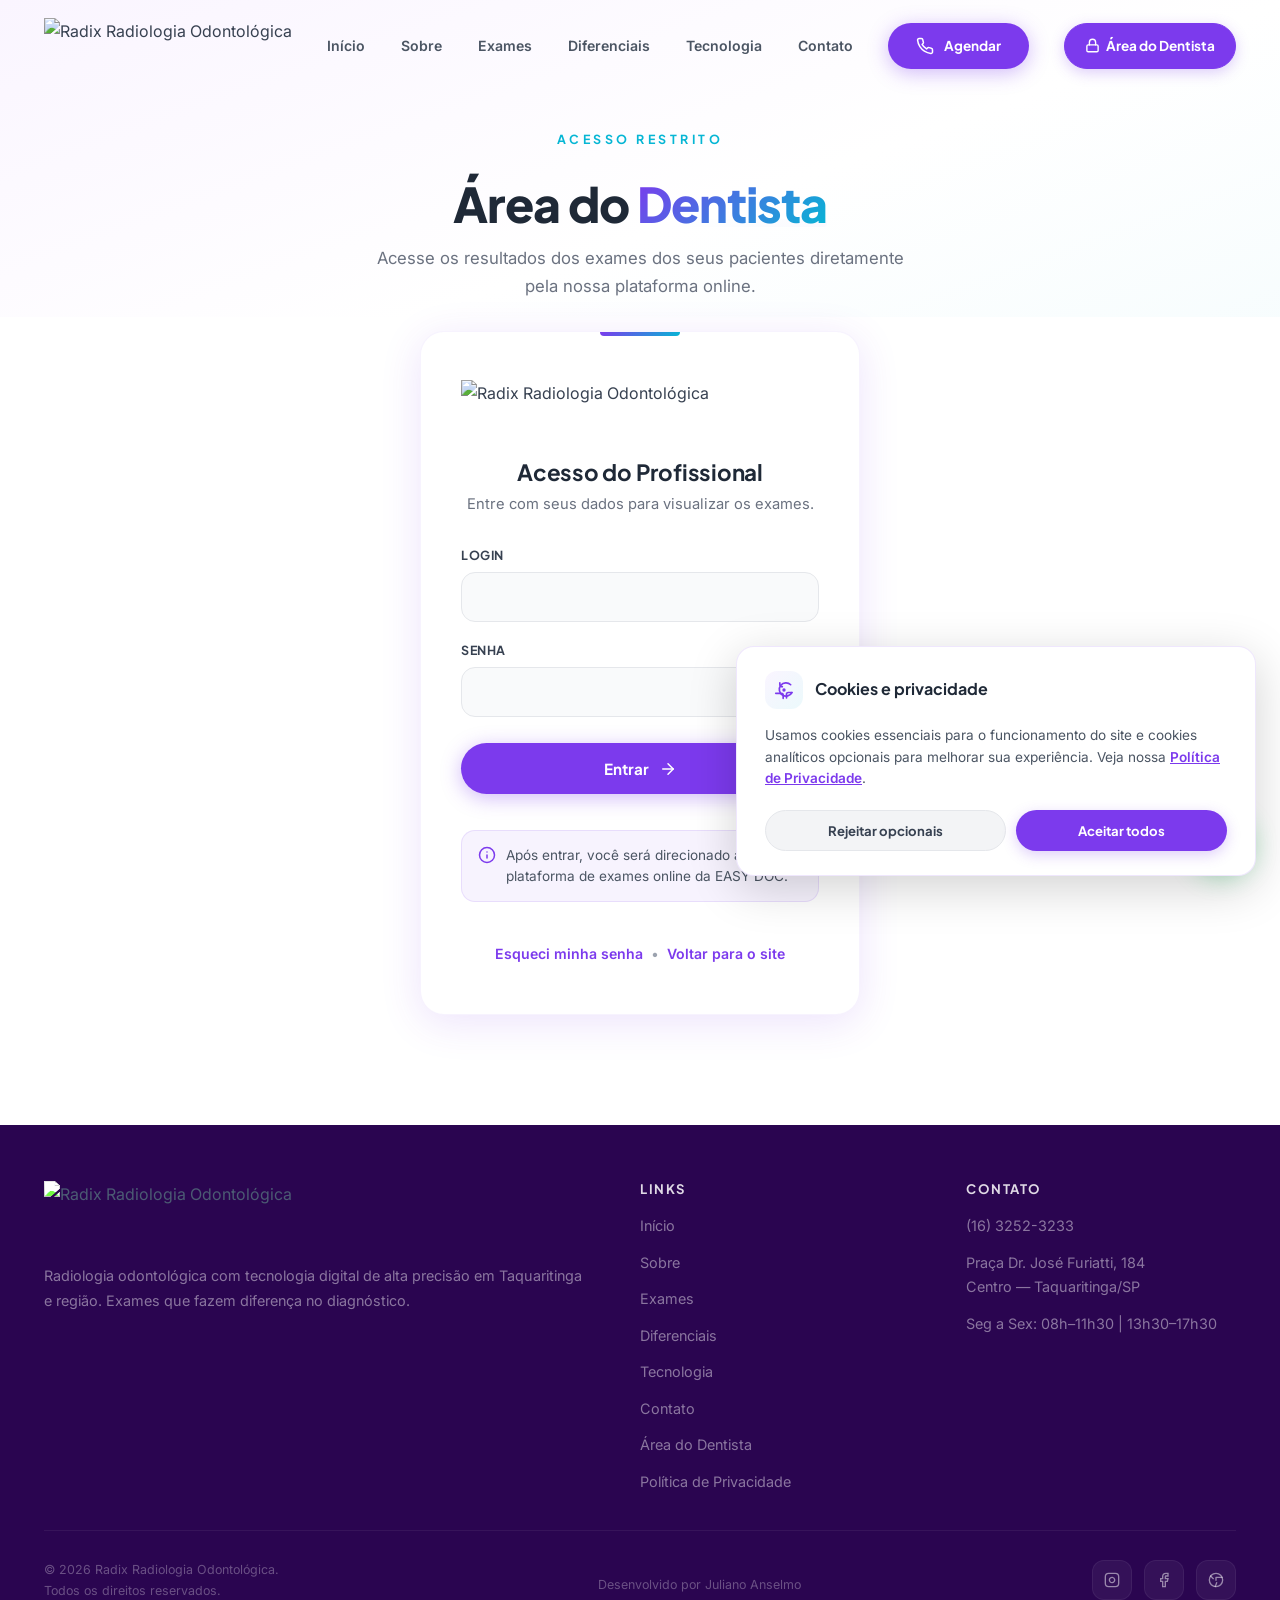
==== commit 32d41b48: "feat(deploy): prepara site para producao em dominio proprio Adiciona infraestrutura completa para de" ====
--- a/area-dentista/index.html
+++ b/area-dentista/index.html
@@ -10,16 +10,16 @@
     <meta name="description" content="Acesso restrito para dentistas parceiros consultarem os resultados dos exames de seus pacientes na Radix Radiologia Odontológica.">
     <meta name="author" content="Radix Radiologia Odontológica">
     <meta name="robots" content="noindex, nofollow">
-    <link rel="canonical" href="https://www.radixradiologia.com.br/area-dentista/">
+    <link rel="canonical" href="https://radixradiologia.com.br/area-dentista/">
 
     <!-- Open Graph (mantém marca consistente em compartilhamentos) -->
     <meta property="og:title" content="Área do Dentista | Radix Radiologia Odontológica">
     <meta property="og:description" content="Acesso restrito para dentistas parceiros.">
     <meta property="og:type" content="website">
     <meta property="og:locale" content="pt_BR">
-    <meta property="og:url" content="https://www.radixradiologia.com.br/area-dentista/">
+    <meta property="og:url" content="https://radixradiologia.com.br/area-dentista/">
     <meta property="og:site_name" content="Radix Radiologia Odontológica">
-    <meta property="og:image" content="https://www.radixradiologia.com.br/Logo.png">
+    <meta property="og:image" content="https://radixradiologia.com.br/Logo.png">
 
     <!-- Favicon -->
     <link rel="icon" type="image/svg+xml" href="../favicon.svg">
@@ -425,6 +425,25 @@
 .shimmer::after{content:'';position:absolute;top:0;left:-100%;width:60%;height:100%;background:linear-gradient(90deg,transparent,rgba(255,255,255,.12),transparent);animation:shimmerPass 5s ease-in-out infinite}
 @keyframes shimmerPass{0%,100%{left:-100%}50%{left:150%}}
 
+/* ===== COOKIE BANNER (LGPD) ===== */
+.ck-banner{position:fixed;left:16px;right:16px;bottom:16px;z-index:9997;background:#fff;border-radius:18px;box-shadow:0 12px 48px rgba(0,0,0,.18);border:1px solid rgba(124,58,237,.12);padding:22px 24px;display:none;flex-direction:column;gap:16px;max-width:520px;animation:ckSlideUp .4s var(--ease) both}
+@media(min-width:640px){.ck-banner{left:auto;right:24px;bottom:24px;padding:24px 28px}}
+.ck-banner.on{display:flex}
+@keyframes ckSlideUp{0%{opacity:0;transform:translateY(20px)}100%{opacity:1;transform:translateY(0)}}
+.ck-banner-head{display:flex;align-items:center;gap:12px}
+.ck-banner-icon{width:38px;height:38px;border-radius:12px;background:linear-gradient(135deg,var(--p0),rgba(6,182,212,.08));display:flex;align-items:center;justify-content:center;flex-shrink:0}
+.ck-banner-icon svg{width:20px;height:20px;color:var(--p7)}
+.ck-banner h4{font-family:'Plus Jakarta Sans',sans-serif;font-size:1rem;font-weight:700;color:#1F2937;margin:0;line-height:1.3}
+.ck-banner p{font-size:.85rem;color:var(--g6);line-height:1.6;margin:0}
+.ck-banner p a{color:var(--p7);font-weight:600;text-decoration:underline}
+.ck-banner p a:hover{color:var(--p9)}
+.ck-actions{display:flex;flex-wrap:wrap;gap:10px;margin-top:4px}
+.ck-btn{flex:1 1 auto;padding:11px 18px;border-radius:30px;font-family:'Plus Jakarta Sans',sans-serif;font-weight:700;font-size:.82rem;border:none;cursor:pointer;transition:all .25s var(--ease);white-space:nowrap}
+.ck-btn-accept{background:var(--p7);color:#fff;box-shadow:0 4px 14px rgba(124,58,237,.25)}
+.ck-btn-accept:hover{background:var(--p6);transform:translateY(-2px);box-shadow:0 6px 18px rgba(124,58,237,.35)}
+.ck-btn-reject{background:#F3F4F6;color:var(--g7);border:1px solid #E5E7EB}
+.ck-btn-reject:hover{background:#E5E7EB}
+
 /* ===== REDUCED MOTION ===== */
 @media(prefers-reduced-motion:reduce){
     *,*::before,*::after{animation-duration:.01ms!important;animation-iteration-count:1!important;transition-duration:.01ms!important}
@@ -433,17 +452,17 @@
 /* ===== ÁREA DO DENTISTA ===== */
 
 /* Hero curto */
-.ad-hero{padding:140px 0 40px;background:linear-gradient(160deg,#FAF5FF 0%,#fff 60%,rgba(6,182,212,.03) 100%);position:relative;overflow:hidden}
-@media(min-width:768px){.ad-hero{padding:170px 0 50px}}
+.ad-hero{padding:110px 0 14px;background:linear-gradient(160deg,#FAF5FF 0%,#fff 60%,rgba(6,182,212,.03) 100%);position:relative;overflow:hidden}
+@media(min-width:768px){.ad-hero{padding:125px 0 16px}}
 .ad-hero-inner{text-align:center;max-width:680px;margin:0 auto}
-.ad-hero h1{margin:18px 0 18px;font-size:clamp(2rem,5vw,3.2rem)}
+.ad-hero h1{margin:12px 0 14px;font-size:clamp(1.9rem,5vw,3rem)}
 .ad-hero h1 em{font-style:normal;position:relative;display:inline-block}
 .ad-hero h1 em::after{content:'';position:absolute;bottom:4px;left:0;width:100%;height:8px;background:linear-gradient(90deg,var(--t4),var(--p4));opacity:.25;border-radius:4px;z-index:-1}
-.ad-hero-sub{font-size:1.05rem;color:var(--g5);max-width:540px;margin:0 auto;line-height:1.75}
+.ad-hero-sub{font-size:1.05rem;color:var(--g5);max-width:540px;margin:0 auto;line-height:1.65}
 
 /* Login section + card */
-.ad-login-section{padding:30px 0 110px}
-@media(min-width:768px){.ad-login-section{padding:40px 0 140px}}
+.ad-login-section{padding:10px 0 80px}
+@media(min-width:768px){.ad-login-section{padding:14px 0 110px}}
 .ad-card{background:#fff;border-radius:var(--rl);box-shadow:var(--sh-lg);padding:40px 28px;max-width:440px;margin:0 auto;border:1px solid rgba(124,58,237,.06);position:relative}
 @media(min-width:480px){.ad-card{padding:48px 40px}}
 .ad-card::before{content:'';position:absolute;top:0;left:50%;transform:translateX(-50%);width:80px;height:4px;background:var(--grad);border-radius:0 0 6px 6px}
@@ -492,20 +511,20 @@
 <!-- HEADER -->
 <header class="header" id="header">
     <div class="container header-inner">
-        <a href="../"><img src="../Logo.png" alt="Radix Radiologia Odontológica" class="header-logo"></a>
+        <a href="../index.html"><img src="../Logo.png" alt="Radix Radiologia Odontológica" class="header-logo"></a>
         <nav class="nav">
-            <a href="../#inicio">Início</a>
-            <a href="../#sobre">Sobre</a>
-            <a href="../#exames">Exames</a>
-            <a href="../#diferenciais">Diferenciais</a>
-            <a href="../#tecnologia">Tecnologia</a>
-            <a href="../#contato">Contato</a>
+            <a href="../index.html#inicio">Início</a>
+            <a href="../index.html#sobre">Sobre</a>
+            <a href="../index.html#exames">Exames</a>
+            <a href="../index.html#diferenciais">Diferenciais</a>
+            <a href="../index.html#tecnologia">Tecnologia</a>
+            <a href="../index.html#contato">Contato</a>
         </nav>
         <a href="https://wa.me/551632523233?text=Ol%C3%A1%2C%20gostaria%20de%20agendar%20um%20exame." class="btn btn-primary h-cta" target="_blank" rel="noopener">
             <svg viewBox="0 0 24 24" fill="none" stroke="currentColor" stroke-width="2" stroke-linecap="round" stroke-linejoin="round"><path d="M22 16.92v3a2 2 0 01-2.18 2 19.79 19.79 0 01-8.63-3.07 19.5 19.5 0 01-6-6 19.79 19.79 0 01-3.07-8.67A2 2 0 014.11 2h3a2 2 0 012 1.72c.127.96.361 1.903.7 2.81a2 2 0 01-.45 2.11L8.09 9.91a16 16 0 006 6l1.27-1.27a2 2 0 012.11-.45c.907.339 1.85.573 2.81.7A2 2 0 0122 16.92z"/></svg>
             Agendar
         </a>
-        <a href="/area-dentista/" class="h-dentista active">
+        <a href="index.html" class="h-dentista active">
             <svg viewBox="0 0 24 24" fill="none" stroke="currentColor" stroke-width="2.2" stroke-linecap="round" stroke-linejoin="round"><rect x="3" y="11" width="18" height="11" rx="2"/><path d="M7 11V7a5 5 0 0110 0v4"/></svg>
             Área do Dentista
         </a>
@@ -515,13 +534,13 @@
 
 <!-- MOBILE MENU -->
 <div class="mob-menu" id="mob-menu">
-    <a href="../#inicio">Início</a>
-    <a href="../#sobre">Sobre</a>
-    <a href="../#exames">Exames</a>
-    <a href="../#diferenciais">Diferenciais</a>
-    <a href="../#tecnologia">Tecnologia</a>
-    <a href="../#contato">Contato</a>
-    <a href="/area-dentista/" class="nav-cta active">
+    <a href="../index.html#inicio">Início</a>
+    <a href="../index.html#sobre">Sobre</a>
+    <a href="../index.html#exames">Exames</a>
+    <a href="../index.html#diferenciais">Diferenciais</a>
+    <a href="../index.html#tecnologia">Tecnologia</a>
+    <a href="../index.html#contato">Contato</a>
+    <a href="index.html" class="nav-cta active">
         <svg viewBox="0 0 24 24" fill="none" stroke="currentColor" stroke-width="2.2" stroke-linecap="round" stroke-linejoin="round"><rect x="3" y="11" width="18" height="11" rx="2"/><path d="M7 11V7a5 5 0 0110 0v4"/></svg>
         Área do Dentista
     </a>
@@ -583,13 +602,13 @@
 
                 <p class="ad-notice">
                     <svg viewBox="0 0 24 24" fill="none" stroke="currentColor" stroke-width="2" stroke-linecap="round" stroke-linejoin="round"><circle cx="12" cy="12" r="10"/><line x1="12" y1="16" x2="12" y2="12"/><line x1="12" y1="8" x2="12.01" y2="8"/></svg>
-                    Após entrar, você será direcionado à plataforma de exames online da Radix.
+                    Após entrar, você será direcionado à plataforma de exames online da EASY DOC.
                 </p>
 
                 <div class="ad-links">
                     <a href="https://radix049574.easydocweb.com/resultados/recuperar_senha/" rel="noopener">Esqueci minha senha</a>
                     <span class="ad-sep">•</span>
-                    <a href="../">Voltar para o site</a>
+                    <a href="../index.html">Voltar para o site</a>
                 </div>
             </form>
         </div>
@@ -609,7 +628,7 @@
             <div>
                 <h4 class="ft-title">Links</h4>
                 <div class="ft-links">
-                    <a href="../#inicio">Início</a><a href="../#sobre">Sobre</a><a href="../#exames">Exames</a><a href="../#diferenciais">Diferenciais</a><a href="../#tecnologia">Tecnologia</a><a href="../#contato">Contato</a><a href="/area-dentista/">Área do Dentista</a>
+                    <a href="../index.html#inicio">Início</a><a href="../index.html#sobre">Sobre</a><a href="../index.html#exames">Exames</a><a href="../index.html#diferenciais">Diferenciais</a><a href="../index.html#tecnologia">Tecnologia</a><a href="../index.html#contato">Contato</a><a href="index.html">Área do Dentista</a><a href="../politica-privacidade.html">Política de Privacidade</a>
                 </div>
             </div>
             <div>
@@ -625,8 +644,9 @@
             <p>&copy; 2026 Radix Radiologia Odontológica. Todos os direitos reservados.</p>
             <p class="footer-dev"><a href="https://julianoanselmo.github.io/portifolio/" target="_blank" rel="noopener">Desenvolvido por Juliano Anselmo</a></p>
             <div class="ft-social">
-                <a href="#" aria-label="Instagram"><svg viewBox="0 0 24 24" fill="none" stroke="currentColor" stroke-width="2"><rect x="2" y="2" width="20" height="20" rx="5"/><path d="M16 11.37A4 4 0 1112.63 8 4 4 0 0116 11.37z"/><line x1="17.5" y1="6.5" x2="17.51" y2="6.5"/></svg></a>
-                <a href="#" aria-label="Facebook"><svg viewBox="0 0 24 24" fill="none" stroke="currentColor" stroke-width="2"><path d="M18 2h-3a5 5 0 00-5 5v3H7v4h3v8h4v-8h3l1-4h-4V7a1 1 0 011-1h3z"/></svg></a>
+                <a href="https://www.instagram.com/radixtaqua/" target="_blank" rel="noopener" aria-label="Instagram da Radix"><svg viewBox="0 0 24 24" fill="none" stroke="currentColor" stroke-width="2"><rect x="2" y="2" width="20" height="20" rx="5"/><path d="M16 11.37A4 4 0 1112.63 8 4 4 0 0116 11.37z"/><line x1="17.5" y1="6.5" x2="17.51" y2="6.5"/></svg></a>
+                <a href="https://www.facebook.com/Radixtaquaritinga/" target="_blank" rel="noopener" aria-label="Facebook da Radix"><svg viewBox="0 0 24 24" fill="none" stroke="currentColor" stroke-width="2"><path d="M18 2h-3a5 5 0 00-5 5v3H7v4h3v8h4v-8h3l1-4h-4V7a1 1 0 011-1h3z"/></svg></a>
+                <a href="https://share.google/LmcCicm81DKJE3XwU" target="_blank" rel="noopener" aria-label="Radix no Google"><svg viewBox="0 0 24 24" fill="none" stroke="currentColor" stroke-width="2" stroke-linecap="round" stroke-linejoin="round"><circle cx="12" cy="12" r="10"/><path d="M21.17 8H12V12.5"/><path d="M3.95 6.06L8 10"/><path d="M10.88 21.94L13 16"/></svg></a>
             </div>
         </div>
     </div>
@@ -636,6 +656,38 @@
 <a href="https://wa.me/551632523233?text=Ol%C3%A1%2C%20gostaria%20de%20agendar%20um%20exame." class="wa-float" target="_blank" rel="noopener" aria-label="WhatsApp">
     <svg viewBox="0 0 24 24" fill="currentColor"><path d="M17.472 14.382c-.297-.149-1.758-.867-2.03-.967-.273-.099-.471-.148-.67.15-.197.297-.767.966-.94 1.164-.173.199-.347.223-.644.075-.297-.15-1.255-.463-2.39-1.475-.883-.788-1.48-1.761-1.653-2.059-.173-.297-.018-.458.13-.606.134-.133.298-.347.446-.52.149-.174.198-.298.298-.497.099-.198.05-.371-.025-.52-.075-.149-.669-1.612-.916-2.207-.242-.579-.487-.5-.669-.51-.173-.008-.371-.01-.57-.01-.198 0-.52.074-.792.372-.272.297-1.04 1.016-1.04 2.479 0 1.462 1.065 2.875 1.213 3.074.149.198 2.096 3.2 5.077 4.487.709.306 1.262.489 1.694.625.712.227 1.36.195 1.871.118.571-.085 1.758-.719 2.006-1.413.248-.694.248-1.289.173-1.413-.074-.124-.272-.198-.57-.347m-5.421 7.403h-.004a9.87 9.87 0 01-5.031-1.378l-.361-.214-3.741.982.998-3.648-.235-.374a9.86 9.86 0 01-1.51-5.26c.001-5.45 4.436-9.884 9.888-9.884 2.64 0 5.122 1.03 6.988 2.898a9.825 9.825 0 012.893 6.994c-.003 5.45-4.437 9.884-9.885 9.884m8.413-18.297A11.815 11.815 0 0012.05 0C5.495 0 .16 5.335.157 11.892c0 2.096.547 4.142 1.588 5.945L.057 24l6.305-1.654a11.882 11.882 0 005.683 1.448h.005c6.554 0 11.89-5.335 11.893-11.893a11.821 11.821 0 00-3.48-8.413z"/></svg>
 </a>
+
+<!-- COOKIE BANNER LGPD -->
+<div class="ck-banner" id="ck-banner" role="dialog" aria-labelledby="ck-title" aria-describedby="ck-desc">
+    <div class="ck-banner-head">
+        <div class="ck-banner-icon">
+            <svg viewBox="0 0 24 24" fill="none" stroke="currentColor" stroke-width="2" stroke-linecap="round" stroke-linejoin="round"><path d="M21.54 15H17a2 2 0 00-2 2v4.54"/><path d="M7 3.34V5a3 3 0 003 3"/><path d="M11 21.95V18a2 2 0 00-2-2H2.05"/><path d="M21.54 15a8 8 0 11-1.5-9.32"/><circle cx="12" cy="12" r="1"/></svg>
+        </div>
+        <h4 id="ck-title">Cookies e privacidade</h4>
+    </div>
+    <p id="ck-desc">Usamos cookies essenciais para o funcionamento do site e cookies analíticos opcionais para melhorar sua experiência. Veja nossa <a href="../politica-privacidade.html">Política de Privacidade</a>.</p>
+    <div class="ck-actions">
+        <button class="ck-btn ck-btn-reject" id="ck-reject" type="button">Rejeitar opcionais</button>
+        <button class="ck-btn ck-btn-accept" id="ck-accept" type="button">Aceitar todos</button>
+    </div>
+</div>
+
+<script>
+// ===== Cookie Banner LGPD =====
+(function(){
+    const KEY='radix_consent_v1';
+    const banner=document.getElementById('ck-banner');
+    const accept=document.getElementById('ck-accept');
+    const reject=document.getElementById('ck-reject');
+    if(!banner||!accept||!reject)return;
+    let saved=null;
+    try{saved=localStorage.getItem(KEY)}catch(e){}
+    if(!saved){setTimeout(()=>banner.classList.add('on'),1200)}
+    function save(value){try{localStorage.setItem(KEY,JSON.stringify({value,ts:Date.now()}))}catch(e){}banner.classList.remove('on')}
+    accept.addEventListener('click',()=>save('accepted'));
+    reject.addEventListener('click',()=>save('rejected'));
+})();
+</script>
 
 <script>
 // Header scroll
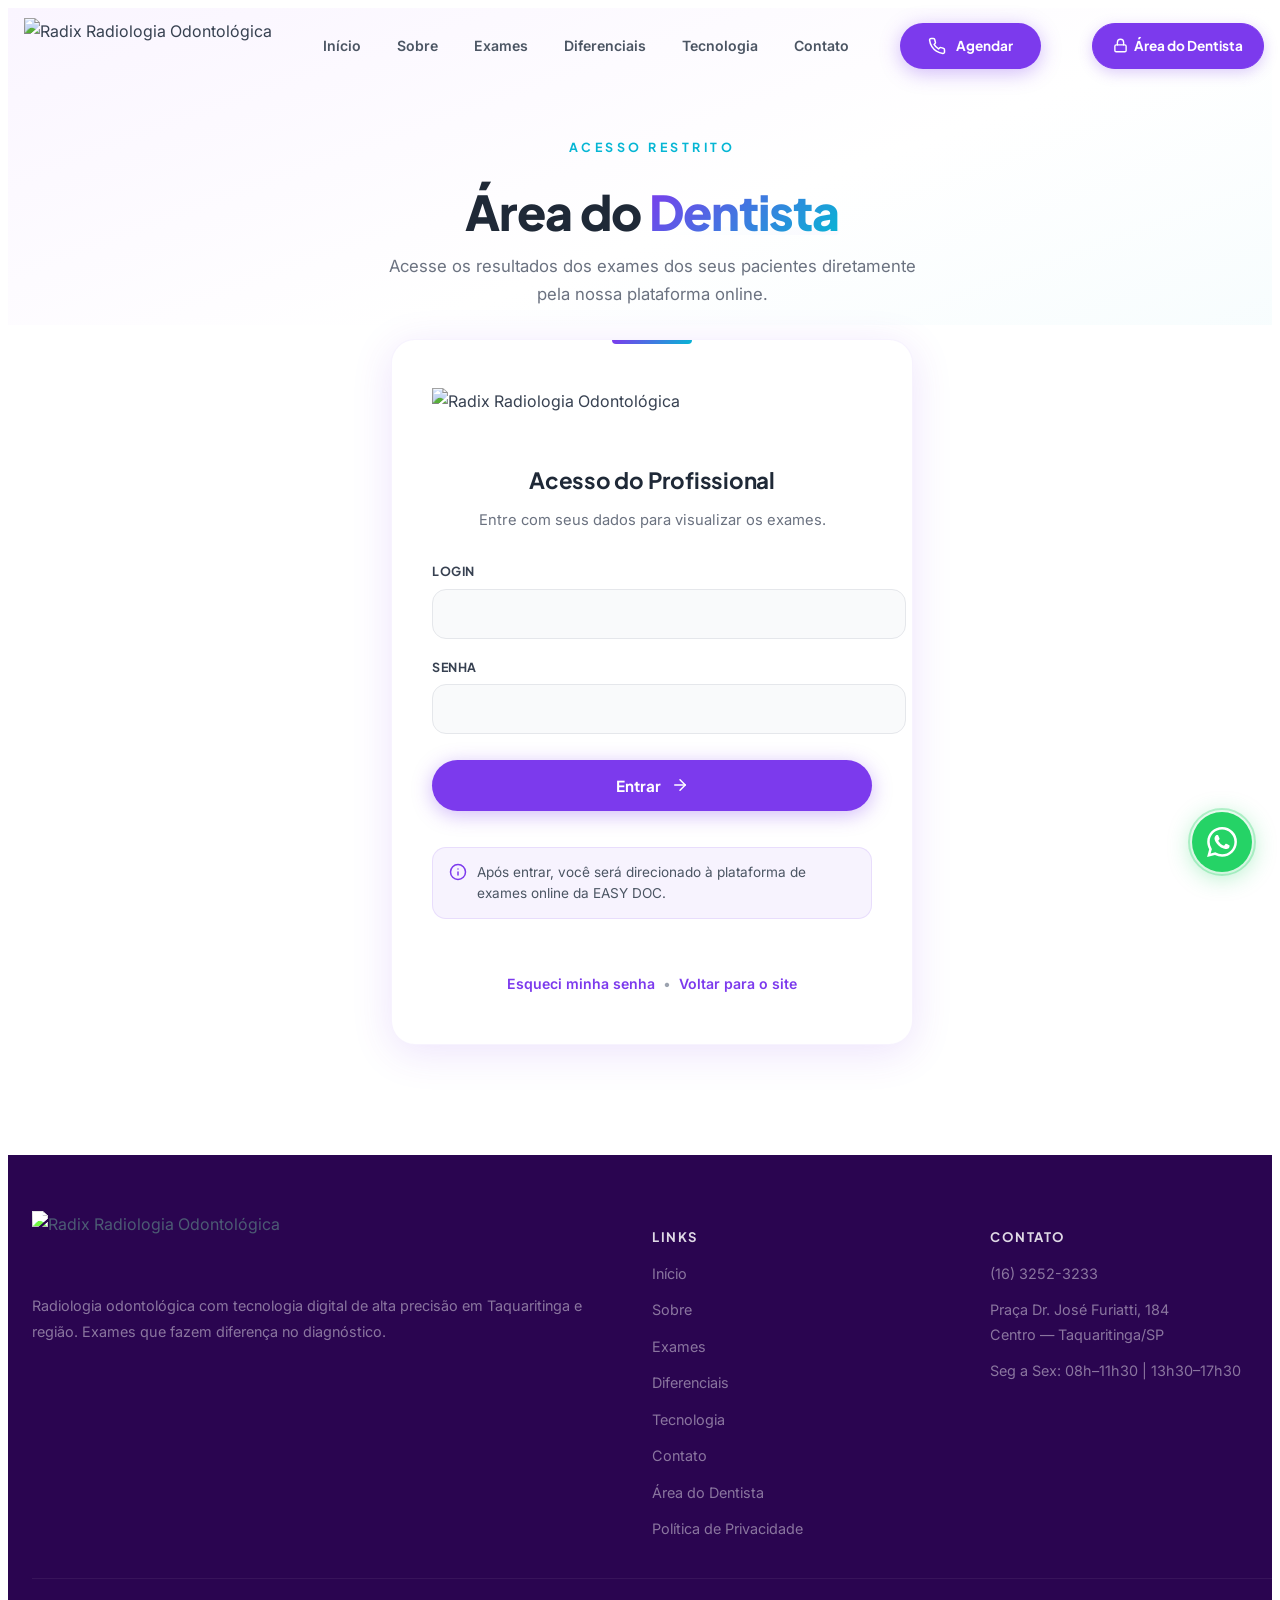
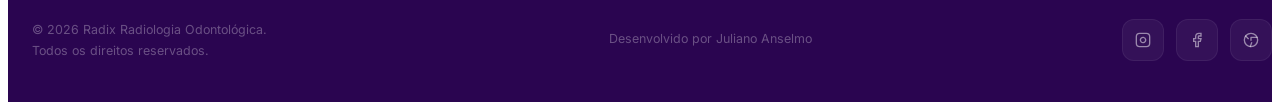
==== commit d31fa8f5: "refactor(css): unifica CSS/JS em assets/ + corrige responsividade exam pages Refatoracao significati" ====
--- a/area-dentista/index.html
+++ b/area-dentista/index.html
@@ -39,469 +39,7 @@
     <link rel="preconnect" href="https://fonts.gstatic.com" crossorigin>
     <link href="https://fonts.googleapis.com/css2?family=Inter:wght@400;500;600&family=Plus+Jakarta+Sans:wght@600;700;800&display=swap" rel="stylesheet">
 
-    <style>
-/* ===== RESET ===== */
-*,*::before,*::after{box-sizing:border-box;margin:0;padding:0}
-html{scroll-behavior:smooth}
-body{font-family:'Inter',system-ui,sans-serif;color:#374151;background:#fff;line-height:1.7;font-size:16px;-webkit-font-smoothing:antialiased;overflow-x:hidden}
-img{max-width:100%;height:auto;display:block}
-a{text-decoration:none;color:inherit}
-ul{list-style:none}
-
-/* ===== ACESSIBILIDADE ===== */
-.skip-link{position:absolute;top:-100%;left:50%;transform:translateX(-50%);background:var(--p7);color:#fff;padding:12px 24px;border-radius:0 0 12px 12px;font-weight:700;z-index:9999;transition:top .3s}
-.skip-link:focus{top:0}
-:focus-visible{outline:3px solid var(--t4);outline-offset:3px;border-radius:4px}
-::selection{background:rgba(124,58,237,.15);color:var(--p9)}
-
-/* ===== VARIABLES ===== */
-:root{
-    --p9:#581C87;--p8:#6B21A8;--p7:#7C3AED;--p6:#8B5CF6;--p5:#A855F7;--p4:#C084FC;--p2:#E9D5FF;--p1:#F3E8FF;--p0:#FAF5FF;
-    --t6:#0891B2;--t5:#06B6D4;--t4:#22D3EE;--t3:#67E8F9;
-    --g7:#374151;--g6:#4B5563;--g5:#6B7280;--g4:#9CA3AF;--g1:#F3F4F6;
-    --grad:linear-gradient(135deg,var(--p7),var(--t5));
-    --sh-sm:0 1px 3px rgba(0,0,0,.06);--sh-md:0 4px 20px rgba(124,58,237,.1);--sh-lg:0 8px 40px rgba(124,58,237,.14);
-    --r:14px;--rl:24px;
-    --ease:cubic-bezier(.4,0,.2,1);
-}
-
-/* ===== TYPOGRAPHY ===== */
-h1,h2,h3,h4{font-family:'Plus Jakarta Sans',sans-serif;color:#1F2937;line-height:1.15}
-h1{font-size:clamp(2.2rem,6vw,4rem);font-weight:800;letter-spacing:-.02em}
-h2{font-size:clamp(1.8rem,4.5vw,3rem);font-weight:700;letter-spacing:-.01em}
-h3{font-size:clamp(1.1rem,2.5vw,1.35rem);font-weight:700}
-p{color:var(--g6)}
-
-/* ===== LAYOUT ===== */
-.container{width:100%;max-width:1240px;margin:0 auto;padding:0 24px}
-.section{padding:90px 0}
-@media(min-width:768px){.section{padding:120px 0}}
-.section-label{font-family:'Plus Jakarta Sans',sans-serif;font-size:.78rem;font-weight:700;text-transform:uppercase;letter-spacing:3.5px;color:var(--t5);margin-bottom:14px;display:inline-block}
-.section-title{margin-bottom:20px}
-.section-sub{font-size:1.1rem;color:var(--g5);max-width:620px;line-height:1.75}
-.section-header{text-align:center;margin-bottom:64px}
-.section-header .section-sub{margin:0 auto}
-.grad-text{background:var(--grad);-webkit-background-clip:text;-webkit-text-fill-color:transparent;background-clip:text}
-.grad-line{width:56px;height:4px;background:var(--grad);border-radius:2px;margin-bottom:24px}
-.grad-line-c{margin-left:auto;margin-right:auto}
-
-/* ===== BUTTONS ===== */
-.btn{display:inline-flex;align-items:center;gap:10px;padding:16px 36px;border-radius:60px;font-family:'Plus Jakarta Sans',sans-serif;font-weight:700;font-size:.95rem;border:none;cursor:pointer;transition:all .35s var(--ease);white-space:nowrap;position:relative;overflow:hidden}
-.btn::after{content:'';position:absolute;inset:0;opacity:0;transition:opacity .35s;background:linear-gradient(90deg,transparent,rgba(255,255,255,.15),transparent)}
-.btn:hover::after{opacity:1;animation:btnShimmer .8s}
-@keyframes btnShimmer{0%{transform:translateX(-100%)}100%{transform:translateX(100%)}}
-.btn-primary{background:var(--p7);color:#fff;box-shadow:0 4px 20px rgba(124,58,237,.35)}
-.btn-primary:hover{background:var(--p6);box-shadow:0 8px 32px rgba(124,58,237,.45);transform:translateY(-3px)}
-.btn-wa{background:#25D366;color:#fff;box-shadow:0 4px 20px rgba(37,211,102,.35)}
-.btn-wa:hover{background:#20BD5A;box-shadow:0 8px 32px rgba(37,211,102,.45);transform:translateY(-3px)}
-.btn-outline{background:transparent;color:var(--p7);border:2px solid var(--p7)}
-.btn-outline:hover{background:var(--p7);color:#fff;transform:translateY(-3px);box-shadow:0 8px 24px rgba(124,58,237,.3)}
-.btn-glass{background:rgba(255,255,255,.1);color:#fff;border:1px solid rgba(255,255,255,.2);backdrop-filter:blur(8px)}
-.btn-glass:hover{background:rgba(255,255,255,.2);transform:translateY(-3px)}
-.btn svg{width:18px;height:18px;flex-shrink:0}
-
-/* ===== HEADER ===== */
-.header{position:fixed;top:0;left:0;right:0;z-index:1000;padding:18px 0;transition:all .4s var(--ease)}
-.header.scrolled{background:rgba(255,255,255,.88);backdrop-filter:blur(20px);-webkit-backdrop-filter:blur(20px);box-shadow:0 1px 16px rgba(124,58,237,.08);padding:8px 0}
-.header-inner{display:flex;align-items:center;justify-content:space-between}
-.header-logo{height:56px;width:auto;transition:height .3s var(--ease)}
-.header.scrolled .header-logo{height:44px}
-.nav{display:none;gap:36px}
-@media(min-width:1024px){.nav{display:flex}}
-.nav a{font-size:.88rem;font-weight:600;color:var(--g6);transition:all .3s;position:relative}
-.nav a::after{content:'';position:absolute;bottom:-6px;left:50%;width:0;height:2.5px;background:var(--grad);border-radius:2px;transition:all .3s var(--ease);transform:translateX(-50%)}
-.nav a:hover{color:var(--p7)}
-.nav a:hover::after{width:100%}
-.nav a.active{color:var(--p7)}
-.nav a.active::after{width:100%}
-.h-cta{display:none}
-@media(min-width:1024px){.h-cta{display:inline-flex}}
-.h-cta.btn{padding:11px 28px;font-size:.85rem}
-
-/* Destaque "Área do Dentista" no nav (mobile menu) */
-.nav a.nav-cta{display:inline-flex;align-items:center;gap:6px;padding:8px 18px;border-radius:30px;background:rgba(124,58,237,.08);border:1.5px solid rgba(124,58,237,.25);color:var(--p7);font-weight:700}
-.nav a.nav-cta::after{display:none}
-.nav a.nav-cta:hover{background:var(--p7);color:#fff;border-color:var(--p7);transform:translateY(-2px);box-shadow:0 4px 16px rgba(124,58,237,.25)}
-.nav a.nav-cta.active{background:var(--p7);color:#fff;border-color:var(--p7);box-shadow:0 4px 14px rgba(124,58,237,.25)}
-.nav a.nav-cta svg{width:14px;height:14px;flex-shrink:0}
-
-/* "Área do Dentista" no header (após Agendar, far-right) */
-.h-dentista{display:none;align-items:center;gap:6px;padding:10px 20px;border-radius:30px;background:rgba(124,58,237,.08);border:1.5px solid rgba(124,58,237,.3);color:var(--p7);font-family:'Plus Jakarta Sans',sans-serif;font-size:.85rem;font-weight:700;transition:all .3s var(--ease);white-space:nowrap}
-@media(min-width:1024px){.h-dentista{display:inline-flex}}
-.h-dentista:hover{background:var(--p7);color:#fff;border-color:var(--p7);transform:translateY(-2px);box-shadow:0 4px 16px rgba(124,58,237,.3)}
-.h-dentista.active{background:var(--p7);color:#fff;border-color:var(--p7);box-shadow:0 4px 14px rgba(124,58,237,.25)}
-.h-dentista svg{width:15px;height:15px;flex-shrink:0}
-
-/* Hamburger */
-.ham{display:flex;flex-direction:column;gap:6px;cursor:pointer;padding:8px;background:none;border:none;z-index:1001}
-@media(min-width:1024px){.ham{display:none}}
-.ham span{width:26px;height:2.5px;background:var(--g7);border-radius:3px;transition:all .35s var(--ease);transform-origin:center}
-.ham.on span:nth-child(1){transform:rotate(45deg) translate(6px,6px)}
-.ham.on span:nth-child(2){opacity:0;transform:scaleX(0)}
-.ham.on span:nth-child(3){transform:rotate(-45deg) translate(6px,-6px)}
-
-/* Mobile Menu */
-.mob-menu{position:fixed;inset:0;background:rgba(255,255,255,.96);backdrop-filter:blur(24px);-webkit-backdrop-filter:blur(24px);z-index:999;display:flex;flex-direction:column;align-items:center;justify-content:center;gap:32px;opacity:0;visibility:hidden;pointer-events:none;transition:all .4s var(--ease)}
-.mob-menu.on{opacity:1;visibility:visible;pointer-events:auto}
-.mob-menu a{font-family:'Plus Jakarta Sans',sans-serif;font-size:1.4rem;font-weight:700;color:var(--g7);transition:color .3s}
-.mob-menu a:hover{color:var(--p7)}
-.mob-menu .btn{margin-top:16px}
-.mob-menu a.nav-cta{display:inline-flex;align-items:center;gap:8px;padding:14px 32px;border-radius:50px;background:rgba(124,58,237,.08);border:2px solid rgba(124,58,237,.3);color:var(--p7);font-size:1.2rem}
-.mob-menu a.nav-cta:hover{background:var(--p7);color:#fff;border-color:var(--p7)}
-.mob-menu a.nav-cta svg{width:18px;height:18px;flex-shrink:0}
-
-/* ===== HERO ===== */
-.hero{min-height:100vh;display:flex;align-items:center;position:relative;overflow:hidden;background:linear-gradient(160deg,#FAF5FF 0%,#fff 40%,rgba(6,182,212,.03) 100%)}
-.hero-bg{position:absolute;inset:0;z-index:0;overflow:hidden}
-
-/* Animated gradient orbs */
-.orb{position:absolute;border-radius:50%;filter:blur(80px);animation:orbFloat 8s ease-in-out infinite}
-.orb-1{width:500px;height:500px;background:rgba(124,58,237,.08);top:-15%;right:-10%;animation-delay:0s}
-.orb-2{width:350px;height:350px;background:rgba(6,182,212,.07);bottom:-10%;left:-5%;animation-delay:-3s}
-.orb-3{width:250px;height:250px;background:rgba(168,85,247,.06);top:40%;right:30%;animation-delay:-5s}
-@keyframes orbFloat{0%,100%{transform:translate(0,0) scale(1)}50%{transform:translate(30px,-20px) scale(1.05)}}
-
-/* Floating particles */
-.particle{position:absolute;border-radius:50%;opacity:0;animation:particleFade 4s ease-in-out infinite}
-.particle:nth-child(1){width:6px;height:6px;background:var(--p5);top:20%;left:15%;animation-delay:0s}
-.particle:nth-child(2){width:4px;height:4px;background:var(--t4);top:60%;left:80%;animation-delay:1s}
-.particle:nth-child(3){width:8px;height:8px;background:var(--p4);top:30%;right:20%;animation-delay:2s}
-.particle:nth-child(4){width:5px;height:5px;background:var(--t5);bottom:30%;left:40%;animation-delay:3s}
-.particle:nth-child(5){width:3px;height:3px;background:var(--p6);top:70%;left:25%;animation-delay:1.5s}
-.particle:nth-child(6){width:7px;height:7px;background:var(--t3);top:15%;right:40%;animation-delay:2.5s}
-@keyframes particleFade{0%,100%{opacity:0;transform:translateY(0)}50%{opacity:.6;transform:translateY(-20px)}}
-
-/* Grid lines */
-.grid-lines{position:absolute;inset:0;background-image:linear-gradient(rgba(124,58,237,.03) 1px,transparent 1px),linear-gradient(90deg,rgba(124,58,237,.03) 1px,transparent 1px);background-size:60px 60px;mask-image:radial-gradient(ellipse at center,black 30%,transparent 70%)}
-
-.hero-inner{position:relative;z-index:1;display:grid;gap:40px;align-items:center;padding-top:100px;padding-bottom:40px}
-@media(min-width:1024px){.hero-inner{grid-template-columns:1.1fr 1fr;gap:80px;padding-top:0;padding-bottom:0}}
-
-.hero-content .section-label{margin-bottom:20px;animation:fadeUp .8s var(--ease) both;animation-delay:.2s}
-.hero h1{margin-bottom:28px;animation:fadeUp .8s var(--ease) both;animation-delay:.4s}
-.hero h1 em{font-style:normal;position:relative;display:inline-block}
-.hero h1 em::after{content:'';position:absolute;bottom:4px;left:0;width:100%;height:8px;background:linear-gradient(90deg,var(--t4),var(--p4));opacity:.25;border-radius:4px;z-index:-1}
-.hero-sub{font-size:clamp(1.05rem,2.5vw,1.25rem);color:var(--g5);margin-bottom:44px;max-width:520px;line-height:1.85;animation:fadeUp .8s var(--ease) both;animation-delay:.6s}
-.hero-ctas{display:flex;flex-wrap:wrap;gap:16px;animation:fadeUp .8s var(--ease) both;animation-delay:.8s}
-.hero-stats{display:flex;gap:32px;margin-top:48px;animation:fadeUp .8s var(--ease) both;animation-delay:1s}
-.hero-stat{text-align:center}
-.hero-stat-num{font-family:'Plus Jakarta Sans',sans-serif;font-size:clamp(1.6rem,3vw,2.2rem);font-weight:800;background:var(--grad);-webkit-background-clip:text;-webkit-text-fill-color:transparent;background-clip:text}
-.hero-stat-label{font-size:.78rem;color:var(--g4);margin-top:2px;font-weight:500}
-
-/* Hero 3D visual */
-.hero-visual{display:none;justify-content:center;align-items:center;position:relative;animation:fadeUp 1s var(--ease) both;animation-delay:.5s}
-@media(min-width:1024px){.hero-visual{display:flex}}
-.hero-3d{width:420px;height:420px;position:relative;perspective:800px}
-.hero-sphere{position:absolute;inset:0;border-radius:50%;background:linear-gradient(135deg,rgba(124,58,237,.06),rgba(6,182,212,.06));border:1.5px solid rgba(124,58,237,.1);animation:sphereRotate 20s linear infinite}
-.hero-sphere::before{content:'';position:absolute;inset:30px;border-radius:50%;border:1px dashed rgba(124,58,237,.1);animation:sphereRotate 15s linear infinite reverse}
-.hero-sphere::after{content:'';position:absolute;inset:60px;border-radius:50%;border:1px solid rgba(6,182,212,.08);animation:sphereRotate 25s linear infinite}
-@keyframes sphereRotate{0%{transform:rotate(0deg)}100%{transform:rotate(360deg)}}
-
-/* Orbit rings */
-.orbit{position:absolute;border-radius:50%;border:1px solid rgba(124,58,237,.08)}
-.orbit-1{inset:-20px;transform:rotateX(60deg) rotateZ(20deg);animation:orbitSpin 12s linear infinite}
-.orbit-2{inset:20px;transform:rotateX(70deg) rotateZ(-30deg);animation:orbitSpin 18s linear infinite reverse}
-.orbit-3{inset:60px;transform:rotateX(50deg) rotateZ(45deg);animation:orbitSpin 15s linear infinite}
-@keyframes orbitSpin{0%{transform:rotateX(60deg) rotateZ(0deg)}100%{transform:rotateX(60deg) rotateZ(360deg)}}
-
-.orbit-dot{position:absolute;width:10px;height:10px;border-radius:50%;background:var(--grad);box-shadow:0 0 16px rgba(124,58,237,.4)}
-.orbit-dot-1{top:0;left:50%;transform:translate(-50%,-50%)}
-.orbit-dot-2{bottom:10%;right:0;width:7px;height:7px;background:var(--t4);box-shadow:0 0 12px rgba(6,182,212,.4)}
-.orbit-dot-3{top:50%;left:0;width:6px;height:6px;background:var(--p5);box-shadow:0 0 12px rgba(168,85,247,.4)}
-
-.hero-center-icon{position:absolute;inset:0;display:flex;align-items:center;justify-content:center}
-.hero-center-icon svg{width:80px;height:80px;color:var(--p7);opacity:.3}
-
-/* Floating badge */
-.float-badge{position:absolute;padding:12px 20px;background:rgba(255,255,255,.9);backdrop-filter:blur(12px);border-radius:16px;box-shadow:var(--sh-md);border:1px solid rgba(124,58,237,.06);display:flex;align-items:center;gap:10px;font-size:.82rem;font-weight:600;color:var(--g7);animation:badgeFloat 4s ease-in-out infinite}
-.float-badge svg{width:20px;height:20px}
-.float-badge-1{top:15%;right:-10%;animation-delay:0s}
-.float-badge-2{bottom:20%;left:-5%;animation-delay:-2s}
-@keyframes badgeFloat{0%,100%{transform:translateY(0)}50%{transform:translateY(-10px)}}
-
-/* ===== SOBRE ===== */
-.sobre{background:var(--p0)}
-.sobre-grid{display:grid;gap:48px;align-items:center}
-@media(min-width:768px){.sobre-grid{grid-template-columns:1fr 1fr;gap:72px}}
-.sobre-text h2{margin-bottom:20px}
-.sobre-text p{margin-bottom:18px;line-height:1.85}
-.sobre-img{border-radius:var(--rl);overflow:hidden;box-shadow:var(--sh-lg);position:relative}
-.sobre-img::before{content:'';position:absolute;inset:-3px;border-radius:calc(var(--rl) + 3px);background:var(--grad);z-index:-1;opacity:.3}
-.sobre-img img{width:100%;aspect-ratio:4/3;object-fit:cover}
-.sobre-stats{display:grid;grid-template-columns:repeat(3,1fr);gap:16px;margin-top:32px}
-.sobre-stat{text-align:center;padding:20px 12px;border-radius:var(--r);background:#fff;box-shadow:var(--sh-sm);border:1px solid var(--g1);transition:all .3s var(--ease)}
-.sobre-stat:hover{transform:translateY(-4px);box-shadow:var(--sh-md)}
-.s-num{font-family:'Plus Jakarta Sans',sans-serif;font-size:1.6rem;font-weight:800;background:var(--grad);-webkit-background-clip:text;-webkit-text-fill-color:transparent;background-clip:text}
-.s-label{font-size:.73rem;color:var(--g5);margin-top:4px;font-weight:500;text-transform:uppercase;letter-spacing:1px}
-
-/* ===== EXAMES (Glassmorphism) ===== */
-.exames-grid{display:grid;gap:24px}
-@media(min-width:640px){.exames-grid{grid-template-columns:repeat(2,1fr)}}
-@media(min-width:1024px){.exames-grid{grid-template-columns:repeat(3,1fr)}}
-.ex-card{background:rgba(255,255,255,.7);backdrop-filter:blur(12px);border-radius:var(--rl);padding:36px 28px;border:1px solid rgba(124,58,237,.06);transition:all .4s var(--ease);position:relative;overflow:hidden}
-.ex-card::before{content:'';position:absolute;top:0;left:0;right:0;height:3px;background:var(--grad);transform:scaleX(0);transform-origin:left;transition:transform .5s var(--ease)}
-.ex-card::after{content:'';position:absolute;top:-50%;left:-50%;width:200%;height:200%;background:conic-gradient(from 0deg,transparent 0%,rgba(124,58,237,.03) 25%,transparent 50%);opacity:0;transition:opacity .5s;animation:cardGlow 8s linear infinite paused}
-.ex-card:hover{transform:translateY(-8px);box-shadow:var(--sh-lg);border-color:rgba(124,58,237,.12)}
-.ex-card:hover::before{transform:scaleX(1)}
-.ex-card:hover::after{opacity:1;animation-play-state:running}
-@keyframes cardGlow{0%{transform:rotate(0deg)}100%{transform:rotate(360deg)}}
-.ex-icon{width:56px;height:56px;border-radius:16px;background:linear-gradient(135deg,var(--p0),rgba(6,182,212,.06));display:flex;align-items:center;justify-content:center;margin-bottom:22px;transition:all .4s var(--ease)}
-.ex-card:hover .ex-icon{background:var(--grad);transform:scale(1.05);box-shadow:0 4px 20px rgba(124,58,237,.25)}
-.ex-icon svg{width:24px;height:24px;color:var(--p7);transition:color .4s}
-.ex-card:hover .ex-icon svg{color:#fff}
-.ex-card h3{margin-bottom:10px;font-size:1.1rem}
-.ex-card p{font-size:.9rem;line-height:1.7}
-
-/* ===== DIFERENCIAIS ===== */
-.diferenciais{background:linear-gradient(180deg,#fff,var(--p0))}
-.dif-grid{display:grid;gap:20px}
-@media(min-width:640px){.dif-grid{grid-template-columns:repeat(2,1fr)}}
-@media(min-width:1024px){.dif-grid{grid-template-columns:repeat(3,1fr)}}
-.dif-item{background:#fff;border-radius:var(--r);padding:28px 24px;display:flex;gap:16px;align-items:flex-start;transition:all .35s var(--ease);border:1px solid var(--g1)}
-.dif-item:hover{box-shadow:var(--sh-md);border-color:rgba(124,58,237,.1);transform:translateY(-4px)}
-.dif-icon{width:48px;height:48px;border-radius:14px;background:linear-gradient(135deg,var(--p0),rgba(6,182,212,.08));display:flex;align-items:center;justify-content:center;flex-shrink:0;transition:all .35s var(--ease)}
-.dif-item:hover .dif-icon{background:var(--grad)}
-.dif-icon svg{width:20px;height:20px;color:var(--t5);transition:color .35s}
-.dif-item:hover .dif-icon svg{color:#fff}
-.dif-item h3{font-size:.95rem;margin-bottom:4px}
-.dif-item p{font-size:.85rem;line-height:1.6}
-
-/* ===== SCANNER 3D (Dark Showcase) ===== */
-.scanner3d{background:linear-gradient(160deg,#1a0533 0%,var(--p9) 50%,#0c1a2e 100%);color:#fff;position:relative;overflow:hidden}
-.scanner3d::before{content:'';position:absolute;inset:0;background-image:radial-gradient(rgba(124,58,237,.15) 1px,transparent 1px);background-size:32px 32px;opacity:.5}
-.scanner3d .section-label{color:var(--t4)}
-.scanner3d .section-title{color:#fff}
-.scanner3d .section-sub{color:rgba(255,255,255,.65)}
-.sc-grid{display:grid;gap:48px;align-items:center;position:relative;z-index:1}
-@media(min-width:768px){.sc-grid{grid-template-columns:1fr 1fr;gap:72px}}
-.sc-badges{display:flex;flex-wrap:wrap;gap:12px;margin:28px 0}
-.sc-badge{padding:10px 24px;border-radius:60px;font-family:'Plus Jakarta Sans',sans-serif;font-weight:700;font-size:.85rem;border:1px solid;animation:badgePulse 3s ease-in-out infinite}
-.sc-badge:nth-child(1){background:rgba(124,58,237,.15);color:var(--p4);border-color:rgba(124,58,237,.25);animation-delay:0s}
-.sc-badge:nth-child(2){background:rgba(6,182,212,.15);color:var(--t3);border-color:rgba(6,182,212,.25);animation-delay:.5s}
-.sc-badge:nth-child(3){background:rgba(168,85,247,.15);color:var(--p4);border-color:rgba(168,85,247,.25);animation-delay:1s}
-@keyframes badgePulse{0%,100%{box-shadow:0 0 0 0 rgba(124,58,237,0)}50%{box-shadow:0 0 20px rgba(124,58,237,.15)}}
-.sc-feat{margin-top:24px;display:flex;flex-direction:column;gap:16px}
-.sc-feat-item{display:flex;align-items:center;gap:14px;font-size:.95rem;color:rgba(255,255,255,.8)}
-.sc-feat-item svg{width:22px;height:22px;color:var(--t4);flex-shrink:0}
-.sc-visual{display:flex;align-items:center;justify-content:center}
-.sc-card{background:rgba(255,255,255,.05);backdrop-filter:blur(12px);border-radius:var(--rl);padding:52px 40px;text-align:center;border:1px solid rgba(255,255,255,.1);width:100%;max-width:380px;transition:all .4s var(--ease)}
-.sc-card:hover{border-color:rgba(6,182,212,.3);box-shadow:0 0 40px rgba(6,182,212,.15)}
-.sc-card-icon{width:90px;height:90px;margin:0 auto 28px;border-radius:50%;background:linear-gradient(135deg,var(--p7),var(--t5));display:flex;align-items:center;justify-content:center;box-shadow:0 0 40px rgba(124,58,237,.3);animation:iconGlow 3s ease-in-out infinite}
-@keyframes iconGlow{0%,100%{box-shadow:0 0 40px rgba(124,58,237,.3)}50%{box-shadow:0 0 60px rgba(6,182,212,.4)}}
-.sc-card-icon svg{width:38px;height:38px;color:#fff}
-.sc-card h3{font-size:1.3rem;color:#fff;margin-bottom:10px}
-.sc-card p{font-size:.9rem;color:rgba(255,255,255,.6)}
-
-/* ===== COMPARACAO ===== */
-.comp-grid{display:grid;gap:28px}
-@media(min-width:768px){.comp-grid{grid-template-columns:1fr 1fr}}
-.comp-card{border-radius:var(--rl);padding:44px 36px;position:relative;overflow:hidden;transition:all .4s var(--ease)}
-.comp-card:hover{transform:translateY(-6px)}
-.comp-tomo{background:linear-gradient(135deg,rgba(6,182,212,.04),rgba(6,182,212,.1));border:1.5px solid rgba(6,182,212,.18)}
-.comp-tomo:hover{box-shadow:0 12px 40px rgba(6,182,212,.15)}
-.comp-radio{background:linear-gradient(135deg,rgba(124,58,237,.04),rgba(124,58,237,.1));border:1.5px solid rgba(124,58,237,.15)}
-.comp-radio:hover{box-shadow:0 12px 40px rgba(124,58,237,.12)}
-.comp-badge{display:inline-flex;align-items:center;gap:8px;padding:8px 18px;border-radius:60px;font-size:.72rem;font-weight:700;text-transform:uppercase;letter-spacing:1.5px;margin-bottom:22px}
-.comp-tomo .comp-badge{background:rgba(6,182,212,.12);color:var(--t6)}
-.comp-radio .comp-badge{background:rgba(124,58,237,.1);color:var(--p7)}
-.comp-card h3{font-size:1.5rem;margin-bottom:16px}
-.comp-card>p{margin-bottom:24px;line-height:1.75}
-.comp-list{display:flex;flex-direction:column;gap:14px}
-.comp-list li{display:flex;align-items:center;gap:12px;font-size:.92rem;color:var(--g6)}
-.comp-list svg{width:20px;height:20px;flex-shrink:0}
-.comp-tomo .comp-list svg{color:var(--t5)}
-.comp-radio .comp-list svg{color:var(--p5)}
-
-/* ===== TOMO AJUDA ===== */
-.tomo-ajuda{background:var(--p0)}
-.ta-grid{display:grid;gap:20px}
-@media(min-width:640px){.ta-grid{grid-template-columns:repeat(2,1fr)}}
-@media(min-width:1024px){.ta-grid{grid-template-columns:repeat(3,1fr)}}
-.ta-card{background:#fff;border-radius:var(--r);padding:32px 24px;text-align:center;border:1px solid var(--g1);transition:all .4s var(--ease)}
-.ta-card:hover{border-color:rgba(124,58,237,.15);box-shadow:var(--sh-md);transform:translateY(-6px)}
-.ta-icon{width:60px;height:60px;margin:0 auto 18px;border-radius:18px;background:linear-gradient(135deg,var(--p0),rgba(6,182,212,.06));display:flex;align-items:center;justify-content:center;transition:all .4s var(--ease)}
-.ta-card:hover .ta-icon{background:var(--grad);transform:scale(1.08)}
-.ta-icon svg{width:26px;height:26px;color:var(--p7);transition:color .4s}
-.ta-card:hover .ta-icon svg{color:#fff}
-.ta-card h3{font-size:1rem;margin-bottom:8px}
-.ta-card p{font-size:.85rem;line-height:1.65}
-
-/* ===== PANORAMICA ===== */
-.pan-grid{display:grid;gap:48px;align-items:center}
-@media(min-width:768px){.pan-grid{grid-template-columns:1fr 1fr;gap:72px}}
-.pan-visual{border-radius:var(--rl);overflow:hidden;position:relative;min-height:280px;box-shadow:var(--sh-lg)}
-.pan-visual img{width:100%;height:100%;object-fit:cover;min-height:280px}
-.pan-visual::after{content:'';position:absolute;inset:0;border-radius:var(--rl);border:1px solid rgba(124,58,237,.1);pointer-events:none}
-.pan-credit{font-size:.65rem;color:var(--g4);margin-top:8px;text-align:center}
-.pan-credit a{color:var(--g5);text-decoration:underline}
-.pan-text p{margin-bottom:16px;line-height:1.85}
-.pan-hl{display:flex;flex-direction:column;gap:14px;margin-top:24px}
-.pan-hl-item{display:flex;align-items:center;gap:12px;font-size:.92rem;color:var(--g6)}
-.pan-hl-item svg{width:20px;height:20px;color:var(--t5);flex-shrink:0}
-
-/* ===== PUBLICOS ===== */
-.pub-grid{display:grid;gap:28px}
-@media(min-width:768px){.pub-grid{grid-template-columns:1fr 1fr}}
-.pub-card{border-radius:var(--rl);padding:44px 36px;border:1.5px solid var(--g1);background:#fff;transition:all .4s var(--ease)}
-.pub-card:hover{transform:translateY(-6px);box-shadow:var(--sh-lg)}
-.pub-pac{border-color:rgba(6,182,212,.18)}
-.pub-den{border-color:rgba(124,58,237,.15)}
-.pub-head{display:flex;align-items:center;gap:16px;margin-bottom:24px}
-.pub-icon{width:52px;height:52px;border-radius:16px;display:flex;align-items:center;justify-content:center}
-.pub-pac .pub-icon{background:rgba(6,182,212,.08)}
-.pub-den .pub-icon{background:rgba(124,58,237,.08)}
-.pub-icon svg{width:24px;height:24px}
-.pub-pac .pub-icon svg{color:var(--t5)}
-.pub-den .pub-icon svg{color:var(--p7)}
-.pub-card h3{font-size:1.25rem}
-.pub-card>p{margin-bottom:20px;line-height:1.75}
-.pub-list{display:flex;flex-direction:column;gap:14px}
-.pub-list li{display:flex;align-items:center;gap:12px;font-size:.92rem;color:var(--g6)}
-.pub-list svg{width:20px;height:20px;flex-shrink:0}
-.pub-pac .pub-list svg{color:var(--t5)}
-.pub-den .pub-list svg{color:var(--p7)}
-
-/* ===== CONTATO ===== */
-.contato{background:linear-gradient(160deg,#1a0533,var(--p9),#0c1a2e);color:#fff;position:relative;overflow:hidden}
-.contato::before{content:'';position:absolute;top:-200px;right:-200px;width:600px;height:600px;border-radius:50%;background:radial-gradient(circle,rgba(6,182,212,.12),transparent 60%)}
-.contato::after{content:'';position:absolute;bottom:-200px;left:-200px;width:500px;height:500px;border-radius:50%;background:radial-gradient(circle,rgba(124,58,237,.15),transparent 60%)}
-.contato .section-label{color:var(--t4)}
-.contato .section-title{color:#fff}
-.contato .section-sub{color:rgba(255,255,255,.6)}
-.ct-grid{display:grid;gap:40px;position:relative;z-index:1}
-@media(min-width:768px){.ct-grid{grid-template-columns:1fr 1fr;gap:56px}}
-.ct-info{display:flex;flex-direction:column;gap:28px}
-.ct-item{display:flex;gap:18px;align-items:flex-start}
-.ct-item-icon{width:48px;height:48px;border-radius:14px;background:rgba(255,255,255,.07);border:1px solid rgba(255,255,255,.08);display:flex;align-items:center;justify-content:center;flex-shrink:0}
-.ct-item-icon svg{width:20px;height:20px;color:var(--t4)}
-.ct-label{font-size:.75rem;color:rgba(255,255,255,.45);text-transform:uppercase;letter-spacing:1.5px;font-weight:600;margin-bottom:6px}
-.ct-val{color:#fff;font-size:1rem;line-height:1.65}
-.ct-val a{color:#fff;transition:color .3s}
-.ct-val a:hover{color:var(--t4)}
-.ct-ctas{display:flex;flex-wrap:wrap;gap:14px;margin-top:12px}
-.ct-mapa{border-radius:var(--rl);overflow:hidden;min-height:320px;border:1px solid rgba(255,255,255,.1);box-shadow:0 0 40px rgba(6,182,212,.08)}
-.ct-mapa iframe{width:100%;height:100%;min-height:320px;border:none}
-
-/* ===== FOOTER ===== */
-.footer{background:#2a0550;padding:56px 0 28px}
-.ft-inner{display:grid;gap:36px;padding-bottom:36px;border-bottom:1px solid rgba(255,255,255,.06)}
-@media(min-width:768px){.ft-inner{grid-template-columns:2fr 1fr 1fr;gap:56px}}
-.ft-brand p{color:rgba(255,255,255,.45);font-size:.9rem;margin-top:18px;line-height:1.75}
-.ft-logo{height:64px;filter:brightness(1.4) saturate(1.1)}
-.ft-title{font-family:'Plus Jakarta Sans',sans-serif;font-size:.82rem;font-weight:700;color:rgba(255,255,255,.85);text-transform:uppercase;letter-spacing:1.5px;margin-bottom:18px}
-.ft-links{display:flex;flex-direction:column;gap:12px}
-.ft-links a{color:rgba(255,255,255,.45);font-size:.9rem;transition:all .3s}
-.ft-links a:hover{color:var(--t4);transform:translateX(4px)}
-.ft-bottom{display:flex;flex-direction:column;align-items:center;gap:14px;padding-top:28px}
-@media(min-width:768px){.ft-bottom{flex-direction:row;justify-content:space-between}}
-.ft-bottom p{font-size:.78rem;color:rgba(255,255,255,.3)}
-.ft-social{display:flex;gap:12px}
-.ft-social a{width:40px;height:40px;border-radius:12px;background:rgba(255,255,255,.05);border:1px solid rgba(255,255,255,.06);display:flex;align-items:center;justify-content:center;transition:all .3s}
-.ft-social a:hover{background:var(--p7);border-color:var(--p7);transform:translateY(-3px)}
-.ft-social svg{width:16px;height:16px;color:rgba(255,255,255,.5)}
-.footer-dev{font-size:.78rem;color:rgba(255,255,255,.3);margin-top:8px;text-align:center;width:100%}
-.footer-dev a{color:rgba(255,255,255,.3);text-decoration:none;transition:color .3s}
-.footer-dev a:hover{color:var(--t4)}
-
-/* ===== WHATSAPP FLOAT ===== */
-.wa-float{position:fixed;bottom:28px;right:28px;z-index:998;width:60px;height:60px;border-radius:50%;background:#25D366;display:flex;align-items:center;justify-content:center;box-shadow:0 4px 24px rgba(37,211,102,.4);transition:all .35s var(--ease)}
-.wa-float::before{content:'';position:absolute;inset:-4px;border-radius:50%;border:2px solid rgba(37,211,102,.3);animation:waPulse 2.5s ease-out infinite}
-.wa-float:hover{transform:scale(1.12);box-shadow:0 8px 36px rgba(37,211,102,.5)}
-.wa-float svg{width:30px;height:30px;color:#fff}
-@keyframes waPulse{0%{transform:scale(1);opacity:1}100%{transform:scale(1.5);opacity:0}}
-
-/* ===== SCROLL ANIMATIONS ===== */
-.anim{opacity:0;transform:translateY(32px);transition:opacity .7s var(--ease),transform .7s var(--ease)}
-.anim-left{transform:translateX(-40px)}
-.anim-right{transform:translateX(40px)}
-.anim-scale{transform:scale(.92)}
-.anim.show{opacity:1;transform:translate(0) scale(1)}
-.anim-d1{transition-delay:.1s}.anim-d2{transition-delay:.2s}.anim-d3{transition-delay:.3s}.anim-d4{transition-delay:.4s}.anim-d5{transition-delay:.5s}.anim-d6{transition-delay:.6s}
-
-@keyframes fadeUp{0%{opacity:0;transform:translateY(28px)}100%{opacity:1;transform:translateY(0)}}
-
-/* ===== SHIMMER ON TITLES ===== */
-.shimmer{position:relative;overflow:hidden}
-.shimmer::after{content:'';position:absolute;top:0;left:-100%;width:60%;height:100%;background:linear-gradient(90deg,transparent,rgba(255,255,255,.12),transparent);animation:shimmerPass 5s ease-in-out infinite}
-@keyframes shimmerPass{0%,100%{left:-100%}50%{left:150%}}
-
-/* ===== COOKIE BANNER (LGPD) ===== */
-.ck-banner{position:fixed;left:16px;right:16px;bottom:16px;z-index:9997;background:#fff;border-radius:18px;box-shadow:0 12px 48px rgba(0,0,0,.18);border:1px solid rgba(124,58,237,.12);padding:22px 24px;display:none;flex-direction:column;gap:16px;max-width:520px;animation:ckSlideUp .4s var(--ease) both}
-@media(min-width:640px){.ck-banner{left:auto;right:24px;bottom:24px;padding:24px 28px}}
-.ck-banner.on{display:flex}
-@keyframes ckSlideUp{0%{opacity:0;transform:translateY(20px)}100%{opacity:1;transform:translateY(0)}}
-.ck-banner-head{display:flex;align-items:center;gap:12px}
-.ck-banner-icon{width:38px;height:38px;border-radius:12px;background:linear-gradient(135deg,var(--p0),rgba(6,182,212,.08));display:flex;align-items:center;justify-content:center;flex-shrink:0}
-.ck-banner-icon svg{width:20px;height:20px;color:var(--p7)}
-.ck-banner h4{font-family:'Plus Jakarta Sans',sans-serif;font-size:1rem;font-weight:700;color:#1F2937;margin:0;line-height:1.3}
-.ck-banner p{font-size:.85rem;color:var(--g6);line-height:1.6;margin:0}
-.ck-banner p a{color:var(--p7);font-weight:600;text-decoration:underline}
-.ck-banner p a:hover{color:var(--p9)}
-.ck-actions{display:flex;flex-wrap:wrap;gap:10px;margin-top:4px}
-.ck-btn{flex:1 1 auto;padding:11px 18px;border-radius:30px;font-family:'Plus Jakarta Sans',sans-serif;font-weight:700;font-size:.82rem;border:none;cursor:pointer;transition:all .25s var(--ease);white-space:nowrap}
-.ck-btn-accept{background:var(--p7);color:#fff;box-shadow:0 4px 14px rgba(124,58,237,.25)}
-.ck-btn-accept:hover{background:var(--p6);transform:translateY(-2px);box-shadow:0 6px 18px rgba(124,58,237,.35)}
-.ck-btn-reject{background:#F3F4F6;color:var(--g7);border:1px solid #E5E7EB}
-.ck-btn-reject:hover{background:#E5E7EB}
-
-/* ===== REDUCED MOTION ===== */
-@media(prefers-reduced-motion:reduce){
-    *,*::before,*::after{animation-duration:.01ms!important;animation-iteration-count:1!important;transition-duration:.01ms!important}
-}
-
-/* ===== ÁREA DO DENTISTA ===== */
-
-/* Hero curto */
-.ad-hero{padding:110px 0 14px;background:linear-gradient(160deg,#FAF5FF 0%,#fff 60%,rgba(6,182,212,.03) 100%);position:relative;overflow:hidden}
-@media(min-width:768px){.ad-hero{padding:125px 0 16px}}
-.ad-hero-inner{text-align:center;max-width:680px;margin:0 auto}
-.ad-hero h1{margin:12px 0 14px;font-size:clamp(1.9rem,5vw,3rem)}
-.ad-hero h1 em{font-style:normal;position:relative;display:inline-block}
-.ad-hero h1 em::after{content:'';position:absolute;bottom:4px;left:0;width:100%;height:8px;background:linear-gradient(90deg,var(--t4),var(--p4));opacity:.25;border-radius:4px;z-index:-1}
-.ad-hero-sub{font-size:1.05rem;color:var(--g5);max-width:540px;margin:0 auto;line-height:1.65}
-
-/* Login section + card */
-.ad-login-section{padding:10px 0 80px}
-@media(min-width:768px){.ad-login-section{padding:14px 0 110px}}
-.ad-card{background:#fff;border-radius:var(--rl);box-shadow:var(--sh-lg);padding:40px 28px;max-width:440px;margin:0 auto;border:1px solid rgba(124,58,237,.06);position:relative}
-@media(min-width:480px){.ad-card{padding:48px 40px}}
-.ad-card::before{content:'';position:absolute;top:0;left:50%;transform:translateX(-50%);width:80px;height:4px;background:var(--grad);border-radius:0 0 6px 6px}
-.ad-card-logo{height:56px;width:auto;margin:0 auto 24px;display:block}
-.ad-card-title{font-family:'Plus Jakarta Sans',sans-serif;font-size:1.4rem;font-weight:700;color:#1F2937;text-align:center;margin-bottom:6px}
-.ad-card-sub{text-align:center;font-size:.92rem;color:var(--g5);margin-bottom:28px}
-
-/* Form */
-.ad-form{display:flex;flex-direction:column;gap:18px}
-.ad-field{display:flex;flex-direction:column;gap:6px}
-.ad-field label{font-family:'Plus Jakarta Sans',sans-serif;font-size:.78rem;font-weight:700;color:var(--g7);text-transform:uppercase;letter-spacing:.5px}
-.ad-field input{width:100%;padding:14px 16px;font-size:1rem;font-family:'Inter',system-ui,sans-serif;color:var(--g7);background:#F9FAFB;border:1.5px solid #E5E7EB;border-radius:var(--r);transition:all .25s var(--ease);-webkit-appearance:none;appearance:none}
-.ad-field input:hover{border-color:#D1D5DB;background:#fff}
-.ad-field input:focus{outline:none;border-color:var(--p7);background:#fff;box-shadow:0 0 0 4px rgba(124,58,237,.12)}
-.ad-field input::placeholder{color:var(--g4)}
-
-/* Submit (estende .btn .btn-primary) */
-.ad-submit{width:100%;justify-content:center;margin-top:8px;padding:16px 28px}
-.ad-submit svg{width:18px;height:18px}
-
-/* Aviso */
-.ad-notice{display:flex;gap:10px;align-items:flex-start;margin-top:18px;padding:14px 16px;background:rgba(124,58,237,.06);border:1px solid rgba(124,58,237,.12);border-radius:var(--r);font-size:.85rem;color:var(--g6);line-height:1.55}
-.ad-notice svg{width:18px;height:18px;flex-shrink:0;color:var(--p7);margin-top:1px}
-
-/* Links auxiliares */
-.ad-links{display:flex;justify-content:center;align-items:center;flex-wrap:wrap;gap:8px;margin-top:22px;font-size:.88rem}
-.ad-links a{color:var(--p7);font-weight:600;transition:color .25s}
-.ad-links a:hover{color:var(--p9);text-decoration:underline}
-.ad-sep{color:var(--g4)}
-
-/* Mobile fine-tune */
-@media(max-width:479px){
-    .ad-card{padding:36px 24px}
-    .ad-card-logo{height:48px}
-    .ad-card-title{font-size:1.25rem}
-    .ad-links{flex-direction:column;gap:10px}
-    .ad-sep{display:none}
-}
-    </style>
+    <link rel="stylesheet" href="../assets/site.css">
 </head>
 <body>
 
@@ -672,33 +210,8 @@
     </div>
 </div>
 
-<script>
-// ===== Cookie Banner LGPD =====
-(function(){
-    const KEY='radix_consent_v1';
-    const banner=document.getElementById('ck-banner');
-    const accept=document.getElementById('ck-accept');
-    const reject=document.getElementById('ck-reject');
-    if(!banner||!accept||!reject)return;
-    let saved=null;
-    try{saved=localStorage.getItem(KEY)}catch(e){}
-    if(!saved){setTimeout(()=>banner.classList.add('on'),1200)}
-    function save(value){try{localStorage.setItem(KEY,JSON.stringify({value,ts:Date.now()}))}catch(e){}banner.classList.remove('on')}
-    accept.addEventListener('click',()=>save('accepted'));
-    reject.addEventListener('click',()=>save('rejected'));
-})();
-</script>
-
-<script>
-// Header scroll
-const hdr=document.getElementById('header');
-window.addEventListener('scroll',()=>hdr.classList.toggle('scrolled',scrollY>60),{passive:true});
-
-// Mobile menu
-const ham=document.getElementById('ham'),mob=document.getElementById('mob-menu');
-ham.addEventListener('click',()=>{ham.classList.toggle('on');mob.classList.toggle('on');document.body.style.overflow=mob.classList.contains('on')?'hidden':''});
-mob.querySelectorAll('a').forEach(l=>l.addEventListener('click',()=>{ham.classList.remove('on');mob.classList.remove('on');document.body.style.overflow=''}));
-</script>
+<!-- Scripts compartilhados (header scroll, hamburger, cookie banner, scroll animations) -->
+<script src="../assets/site.js" defer></script>
 
 </body>
 </html>
--- a/assets/site.css
+++ b/assets/site.css
@@ -0,0 +1,631 @@
+/* ============================================================================
+   Radix Radiologia Odontológica - Estilos compartilhados
+   Usado por: index.html, area-dentista/index.html, exames/*/index.html
+   ============================================================================ */
+
+/* ===== RESET ===== */
+*,*::before,*::after{box-sizing:border-box;margin:0;padding:0}
+html{scroll-behavior:smooth}
+body{font-family:'Inter',system-ui,sans-serif;color:#374151;background:#fff;line-height:1.7;font-size:16px;-webkit-font-smoothing:antialiased;overflow-x:hidden}
+img{max-width:100%;height:auto;display:block}
+a{text-decoration:none;color:inherit}
+ul{list-style:none}
+
+/* ===== ACESSIBILIDADE ===== */
+.skip-link{position:absolute;top:-100%;left:50%;transform:translateX(-50%);background:var(--p7);color:#fff;padding:12px 24px;border-radius:0 0 12px 12px;font-weight:700;z-index:9999;transition:top .3s}
+.skip-link:focus{top:0}
+:focus-visible{outline:3px solid var(--t4);outline-offset:3px;border-radius:4px}
+::selection{background:rgba(124,58,237,.15);color:var(--p9)}
+
+/* ===== VARIABLES ===== */
+:root{
+    --p9:#581C87;--p8:#6B21A8;--p7:#7C3AED;--p6:#8B5CF6;--p5:#A855F7;--p4:#C084FC;--p2:#E9D5FF;--p1:#F3E8FF;--p0:#FAF5FF;
+    --t6:#0891B2;--t5:#06B6D4;--t4:#22D3EE;--t3:#67E8F9;
+    --g7:#374151;--g6:#4B5563;--g5:#6B7280;--g4:#9CA3AF;--g1:#F3F4F6;
+    --grad:linear-gradient(135deg,var(--p7),var(--t5));
+    --sh-sm:0 1px 3px rgba(0,0,0,.06);--sh-md:0 4px 20px rgba(124,58,237,.1);--sh-lg:0 8px 40px rgba(124,58,237,.14);
+    --r:14px;--rl:24px;
+    --ease:cubic-bezier(.4,0,.2,1);
+}
+
+/* ===== TYPOGRAPHY ===== */
+h1,h2,h3,h4{font-family:'Plus Jakarta Sans',sans-serif;color:#1F2937;line-height:1.15}
+h1{font-size:clamp(2.2rem,6vw,4rem);font-weight:800;letter-spacing:-.02em}
+h2{font-size:clamp(1.8rem,4.5vw,3rem);font-weight:700;letter-spacing:-.01em}
+h3{font-size:clamp(1.1rem,2.5vw,1.35rem);font-weight:700}
+p{color:var(--g6)}
+
+/* ===== LAYOUT ===== */
+.container{width:100%;max-width:1240px;margin:0 auto;padding:0 24px}
+.section{padding:90px 0}
+@media(min-width:768px){.section{padding:120px 0}}
+.section-label{font-family:'Plus Jakarta Sans',sans-serif;font-size:.78rem;font-weight:700;text-transform:uppercase;letter-spacing:3.5px;color:var(--t5);margin-bottom:14px;display:inline-block}
+.section-title{margin-bottom:20px}
+.section-sub{font-size:1.1rem;color:var(--g5);max-width:620px;line-height:1.75}
+.section-header{text-align:center;margin-bottom:64px}
+.section-header .section-sub{margin:0 auto}
+.grad-text{background:var(--grad);-webkit-background-clip:text;-webkit-text-fill-color:transparent;background-clip:text}
+.grad-line{width:56px;height:4px;background:var(--grad);border-radius:2px;margin-bottom:24px}
+.grad-line-c{margin-left:auto;margin-right:auto}
+
+/* ===== BUTTONS ===== */
+.btn{display:inline-flex;align-items:center;gap:10px;padding:16px 36px;border-radius:60px;font-family:'Plus Jakarta Sans',sans-serif;font-weight:700;font-size:.95rem;border:none;cursor:pointer;transition:all .35s var(--ease);white-space:nowrap;position:relative;overflow:hidden}
+.btn::after{content:'';position:absolute;inset:0;opacity:0;transition:opacity .35s;background:linear-gradient(90deg,transparent,rgba(255,255,255,.15),transparent)}
+.btn:hover::after{opacity:1;animation:btnShimmer .8s}
+@keyframes btnShimmer{0%{transform:translateX(-100%)}100%{transform:translateX(100%)}}
+.btn-primary{background:var(--p7);color:#fff;box-shadow:0 4px 20px rgba(124,58,237,.35)}
+.btn-primary:hover{background:var(--p6);box-shadow:0 8px 32px rgba(124,58,237,.45);transform:translateY(-3px)}
+.btn-wa{background:#25D366;color:#fff;box-shadow:0 4px 20px rgba(37,211,102,.35)}
+.btn-wa:hover{background:#20BD5A;box-shadow:0 8px 32px rgba(37,211,102,.45);transform:translateY(-3px)}
+.btn-outline{background:transparent;color:var(--p7);border:2px solid var(--p7)}
+.btn-outline:hover{background:var(--p7);color:#fff;transform:translateY(-3px);box-shadow:0 8px 24px rgba(124,58,237,.3)}
+.btn-glass{background:rgba(255,255,255,.1);color:#fff;border:1px solid rgba(255,255,255,.2);backdrop-filter:blur(8px)}
+.btn-glass:hover{background:rgba(255,255,255,.2);transform:translateY(-3px)}
+.btn svg{width:18px;height:18px;flex-shrink:0}
+
+/* ===== HEADER ===== */
+.header{position:fixed;top:0;left:0;right:0;z-index:1000;padding:18px 0;transition:all .4s var(--ease)}
+.header.scrolled{background:rgba(255,255,255,.88);backdrop-filter:blur(20px);-webkit-backdrop-filter:blur(20px);box-shadow:0 1px 16px rgba(124,58,237,.08);padding:8px 0}
+.header-inner{display:flex;align-items:center;justify-content:space-between}
+.header-logo{height:56px;width:auto;transition:height .3s var(--ease)}
+.header.scrolled .header-logo{height:44px}
+.nav{display:none;gap:36px}
+@media(min-width:1024px){.nav{display:flex}}
+.nav a{font-size:.88rem;font-weight:600;color:var(--g6);transition:all .3s;position:relative}
+.nav a::after{content:'';position:absolute;bottom:-6px;left:50%;width:0;height:2.5px;background:var(--grad);border-radius:2px;transition:all .3s var(--ease);transform:translateX(-50%)}
+.nav a:hover{color:var(--p7)}
+.nav a:hover::after{width:100%}
+.nav a.active{color:var(--p7)}
+.nav a.active::after{width:100%}
+.h-cta{display:none}
+@media(min-width:1024px){.h-cta{display:inline-flex}}
+.h-cta.btn{padding:11px 28px;font-size:.85rem}
+
+/* Destaque "Área do Dentista" no nav (mobile menu) */
+.nav a.nav-cta{display:inline-flex;align-items:center;gap:6px;padding:8px 18px;border-radius:30px;background:rgba(124,58,237,.08);border:1.5px solid rgba(124,58,237,.25);color:var(--p7);font-weight:700}
+.nav a.nav-cta::after{display:none}
+.nav a.nav-cta:hover{background:var(--p7);color:#fff;border-color:var(--p7);transform:translateY(-2px);box-shadow:0 4px 16px rgba(124,58,237,.25)}
+.nav a.nav-cta.active{background:var(--p7);color:#fff;border-color:var(--p7);box-shadow:0 4px 14px rgba(124,58,237,.25)}
+.nav a.nav-cta svg{width:14px;height:14px;flex-shrink:0}
+
+/* "Área do Dentista" no header (após Agendar, far-right) */
+.h-dentista{display:none;align-items:center;gap:6px;padding:10px 20px;border-radius:30px;background:rgba(124,58,237,.08);border:1.5px solid rgba(124,58,237,.3);color:var(--p7);font-family:'Plus Jakarta Sans',sans-serif;font-size:.85rem;font-weight:700;transition:all .3s var(--ease);white-space:nowrap}
+@media(min-width:1024px){.h-dentista{display:inline-flex}}
+.h-dentista:hover{background:var(--p7);color:#fff;border-color:var(--p7);transform:translateY(-2px);box-shadow:0 4px 16px rgba(124,58,237,.3)}
+.h-dentista.active{background:var(--p7);color:#fff;border-color:var(--p7);box-shadow:0 4px 14px rgba(124,58,237,.25)}
+.h-dentista svg{width:15px;height:15px;flex-shrink:0}
+
+/* Hamburger */
+.ham{display:flex;flex-direction:column;gap:6px;cursor:pointer;padding:8px;background:none;border:none;z-index:1001}
+@media(min-width:1024px){.ham{display:none}}
+.ham span{width:26px;height:2.5px;background:var(--g7);border-radius:3px;transition:all .35s var(--ease);transform-origin:center}
+.ham.on span:nth-child(1){transform:rotate(45deg) translate(6px,6px)}
+.ham.on span:nth-child(2){opacity:0;transform:scaleX(0)}
+.ham.on span:nth-child(3){transform:rotate(-45deg) translate(6px,-6px)}
+
+/* Mobile Menu */
+.mob-menu{position:fixed;inset:0;background:rgba(255,255,255,.96);backdrop-filter:blur(24px);-webkit-backdrop-filter:blur(24px);z-index:999;display:flex;flex-direction:column;align-items:center;justify-content:center;gap:32px;opacity:0;visibility:hidden;pointer-events:none;transition:all .4s var(--ease)}
+.mob-menu.on{opacity:1;visibility:visible;pointer-events:auto}
+.mob-menu a{font-family:'Plus Jakarta Sans',sans-serif;font-size:1.4rem;font-weight:700;color:var(--g7);transition:color .3s}
+.mob-menu a:hover{color:var(--p7)}
+.mob-menu .btn{margin-top:16px}
+.mob-menu a.nav-cta{display:inline-flex;align-items:center;gap:8px;padding:14px 32px;border-radius:50px;background:rgba(124,58,237,.08);border:2px solid rgba(124,58,237,.3);color:var(--p7);font-size:1.2rem}
+.mob-menu a.nav-cta:hover{background:var(--p7);color:#fff;border-color:var(--p7)}
+.mob-menu a.nav-cta svg{width:18px;height:18px;flex-shrink:0}
+
+/* ===== HERO (home) ===== */
+.hero{min-height:100vh;display:flex;align-items:center;position:relative;overflow:hidden;background:linear-gradient(160deg,#FAF5FF 0%,#fff 40%,rgba(6,182,212,.03) 100%)}
+.hero-bg{position:absolute;inset:0;z-index:0;overflow:hidden}
+
+/* Animated gradient orbs */
+.orb{position:absolute;border-radius:50%;filter:blur(80px);animation:orbFloat 8s ease-in-out infinite}
+.orb-1{width:500px;height:500px;background:rgba(124,58,237,.08);top:-15%;right:-10%;animation-delay:0s}
+.orb-2{width:350px;height:350px;background:rgba(6,182,212,.07);bottom:-10%;left:-5%;animation-delay:-3s}
+.orb-3{width:250px;height:250px;background:rgba(168,85,247,.06);top:40%;right:30%;animation-delay:-5s}
+@keyframes orbFloat{0%,100%{transform:translate(0,0) scale(1)}50%{transform:translate(30px,-20px) scale(1.05)}}
+
+/* Floating particles */
+.particle{position:absolute;border-radius:50%;opacity:0;animation:particleFade 4s ease-in-out infinite}
+.particle:nth-child(1){width:6px;height:6px;background:var(--p5);top:20%;left:15%;animation-delay:0s}
+.particle:nth-child(2){width:4px;height:4px;background:var(--t4);top:60%;left:80%;animation-delay:1s}
+.particle:nth-child(3){width:8px;height:8px;background:var(--p4);top:30%;right:20%;animation-delay:2s}
+.particle:nth-child(4){width:5px;height:5px;background:var(--t5);bottom:30%;left:40%;animation-delay:3s}
+.particle:nth-child(5){width:3px;height:3px;background:var(--p6);top:70%;left:25%;animation-delay:1.5s}
+.particle:nth-child(6){width:7px;height:7px;background:var(--t3);top:15%;right:40%;animation-delay:2.5s}
+@keyframes particleFade{0%,100%{opacity:0;transform:translateY(0)}50%{opacity:.6;transform:translateY(-20px)}}
+
+/* Grid lines */
+.grid-lines{position:absolute;inset:0;background-image:linear-gradient(rgba(124,58,237,.03) 1px,transparent 1px),linear-gradient(90deg,rgba(124,58,237,.03) 1px,transparent 1px);background-size:60px 60px;mask-image:radial-gradient(ellipse at center,black 30%,transparent 70%)}
+
+.hero-inner{position:relative;z-index:1;display:grid;gap:40px;align-items:center;padding-top:100px;padding-bottom:40px}
+@media(min-width:1024px){.hero-inner{grid-template-columns:1.1fr 1fr;gap:80px;padding-top:0;padding-bottom:0}}
+
+.hero-content .section-label{margin-bottom:20px;animation:fadeUp .8s var(--ease) both;animation-delay:.2s}
+.hero h1{margin-bottom:28px;animation:fadeUp .8s var(--ease) both;animation-delay:.4s}
+.hero h1 em{font-style:normal;position:relative;display:inline-block}
+.hero h1 em::after{content:'';position:absolute;bottom:4px;left:0;width:100%;height:8px;background:linear-gradient(90deg,var(--t4),var(--p4));opacity:.25;border-radius:4px;z-index:-1}
+.hero-tagline{font-family:'Plus Jakarta Sans',sans-serif;font-size:clamp(1.15rem,2.5vw,1.4rem);font-weight:700;color:var(--p7);margin-bottom:14px;max-width:540px;line-height:1.4;animation:fadeUp .8s var(--ease) both;animation-delay:.5s}
+.hero-tagline strong{font-weight:800;background:var(--grad);-webkit-background-clip:text;-webkit-text-fill-color:transparent;background-clip:text}
+.hero-sub{font-size:clamp(1.05rem,2.5vw,1.25rem);color:var(--g5);margin-bottom:44px;max-width:520px;line-height:1.85;animation:fadeUp .8s var(--ease) both;animation-delay:.6s}
+.hero-ctas{display:flex;flex-wrap:wrap;gap:16px;animation:fadeUp .8s var(--ease) both;animation-delay:.8s}
+.hero-stats{display:flex;flex-wrap:wrap;gap:20px 28px;margin-top:48px;animation:fadeUp .8s var(--ease) both;animation-delay:1s}
+@media(min-width:480px){.hero-stats{gap:32px}}
+.hero-stat{text-align:center}
+.hero-stat-num{font-family:'Plus Jakarta Sans',sans-serif;font-size:clamp(1.6rem,3vw,2.2rem);font-weight:800;background:var(--grad);-webkit-background-clip:text;-webkit-text-fill-color:transparent;background-clip:text}
+.hero-stat-label{font-size:.78rem;color:var(--g4);margin-top:2px;font-weight:500}
+
+/* Hero 3D visual */
+.hero-visual{display:none;justify-content:center;align-items:center;position:relative;animation:fadeUp 1s var(--ease) both;animation-delay:.5s}
+@media(min-width:1024px){.hero-visual{display:flex}}
+.hero-3d{width:420px;height:420px;position:relative;perspective:800px}
+.hero-sphere{position:absolute;inset:0;border-radius:50%;background:linear-gradient(135deg,rgba(124,58,237,.06),rgba(6,182,212,.06));border:1.5px solid rgba(124,58,237,.1);animation:sphereRotate 20s linear infinite}
+.hero-sphere::before{content:'';position:absolute;inset:30px;border-radius:50%;border:1px dashed rgba(124,58,237,.1);animation:sphereRotate 15s linear infinite reverse}
+.hero-sphere::after{content:'';position:absolute;inset:60px;border-radius:50%;border:1px solid rgba(6,182,212,.08);animation:sphereRotate 25s linear infinite}
+@keyframes sphereRotate{0%{transform:rotate(0deg)}100%{transform:rotate(360deg)}}
+
+/* Orbit rings */
+.orbit{position:absolute;border-radius:50%;border:1px solid rgba(124,58,237,.08)}
+.orbit-1{inset:-20px;transform:rotateX(60deg) rotateZ(20deg);animation:orbitSpin 12s linear infinite}
+.orbit-2{inset:20px;transform:rotateX(70deg) rotateZ(-30deg);animation:orbitSpin 18s linear infinite reverse}
+.orbit-3{inset:60px;transform:rotateX(50deg) rotateZ(45deg);animation:orbitSpin 15s linear infinite}
+@keyframes orbitSpin{0%{transform:rotateX(60deg) rotateZ(0deg)}100%{transform:rotateX(60deg) rotateZ(360deg)}}
+
+.orbit-dot{position:absolute;width:10px;height:10px;border-radius:50%;background:var(--grad);box-shadow:0 0 16px rgba(124,58,237,.4)}
+.orbit-dot-1{top:0;left:50%;transform:translate(-50%,-50%)}
+.orbit-dot-2{bottom:10%;right:0;width:7px;height:7px;background:var(--t4);box-shadow:0 0 12px rgba(6,182,212,.4)}
+.orbit-dot-3{top:50%;left:0;width:6px;height:6px;background:var(--p5);box-shadow:0 0 12px rgba(168,85,247,.4)}
+
+.hero-center-icon{position:absolute;inset:0;display:flex;align-items:center;justify-content:center}
+.hero-center-icon svg{width:80px;height:80px;color:var(--p7);opacity:.3}
+
+/* Floating badge */
+.float-badge{position:absolute;padding:12px 20px;background:rgba(255,255,255,.9);backdrop-filter:blur(12px);border-radius:16px;box-shadow:var(--sh-md);border:1px solid rgba(124,58,237,.06);display:flex;align-items:center;gap:10px;font-size:.82rem;font-weight:600;color:var(--g7);animation:badgeFloat 4s ease-in-out infinite}
+.float-badge svg{width:20px;height:20px}
+.float-badge-1{top:15%;right:-10%;animation-delay:0s}
+.float-badge-2{bottom:20%;left:-5%;animation-delay:-2s}
+@keyframes badgeFloat{0%,100%{transform:translateY(0)}50%{transform:translateY(-10px)}}
+
+/* ===== SOBRE ===== */
+.sobre{background:var(--p0)}
+.sobre-grid{display:grid;gap:48px;align-items:center}
+@media(min-width:768px){.sobre-grid{grid-template-columns:1fr 1fr;gap:72px}}
+.sobre-text h2{margin-bottom:20px}
+.sobre-text p{margin-bottom:18px;line-height:1.85}
+.sobre-img{border-radius:var(--rl);overflow:hidden;box-shadow:var(--sh-lg);position:relative}
+.sobre-img::before{content:'';position:absolute;inset:-3px;border-radius:calc(var(--rl) + 3px);background:var(--grad);z-index:-1;opacity:.3}
+.sobre-img img{width:100%;aspect-ratio:4/3;object-fit:cover}
+.sobre-stats{display:grid;grid-template-columns:repeat(3,1fr);gap:16px;margin-top:32px}
+.sobre-stat{text-align:center;padding:20px 12px;border-radius:var(--r);background:#fff;box-shadow:var(--sh-sm);border:1px solid var(--g1);transition:all .3s var(--ease)}
+.sobre-stat:hover{transform:translateY(-4px);box-shadow:var(--sh-md)}
+.s-num{font-family:'Plus Jakarta Sans',sans-serif;font-size:1.6rem;font-weight:800;background:var(--grad);-webkit-background-clip:text;-webkit-text-fill-color:transparent;background-clip:text}
+.s-label{font-size:.73rem;color:var(--g5);margin-top:4px;font-weight:500;text-transform:uppercase;letter-spacing:1px}
+
+/* ===== EXAMES DETALHADOS (home) ===== */
+.exam-detail{display:grid;gap:32px;align-items:center;margin-bottom:56px}
+@media(min-width:900px){.exam-detail{grid-template-columns:1.05fr 1fr;gap:60px;margin-bottom:90px}}
+@media(min-width:900px){
+  .exam-detail.reverse .exam-detail-img,
+  .exam-detail.reverse .exam-detail-imgs{order:2}
+}
+.exam-detail-img,.exam-detail-imgs{position:relative}
+.exam-detail-img{border-radius:var(--rl);overflow:hidden;box-shadow:var(--sh-lg);background:linear-gradient(135deg,var(--p0),#fff);border:1px solid rgba(124,58,237,.08)}
+.exam-detail-img img{width:100%;height:auto;display:block}
+.exam-detail-imgs{display:grid;gap:14px}
+@media(min-width:480px){.exam-detail-imgs{gap:16px}}
+.exam-detail-imgs img{width:100%;height:auto;border-radius:var(--rl);box-shadow:var(--sh-md);border:1px solid rgba(124,58,237,.08);display:block}
+.exam-tag{display:inline-block;font-family:'Plus Jakarta Sans',sans-serif;font-size:.7rem;font-weight:700;color:var(--t6);text-transform:uppercase;letter-spacing:1.8px;padding:6px 13px;border-radius:20px;background:rgba(6,182,212,.08);border:1px solid rgba(6,182,212,.18);margin-bottom:14px}
+.exam-detail-content h3{font-size:clamp(1.45rem,5vw,2.1rem);margin-bottom:16px;line-height:1.2;word-wrap:break-word}
+.exam-detail-content h3 .grad-text{display:inline-block}
+.exam-detail-content p{margin-bottom:14px;line-height:1.75;color:var(--g6);font-size:.95rem}
+@media(min-width:768px){.exam-detail-content p{font-size:1rem}}
+.exam-detail-content p strong{color:var(--g7);font-weight:700}
+.exam-detail-content ul{list-style:none;padding:0;margin:14px 0 18px}
+.exam-detail-content ul li{padding-left:22px;position:relative;margin-bottom:9px;color:var(--g6);font-size:.92rem;line-height:1.6}
+.exam-detail-content ul li::before{content:'';position:absolute;left:2px;top:10px;width:8px;height:8px;border-radius:50%;background:var(--p7);box-shadow:0 0 0 3px rgba(124,58,237,.12)}
+.exam-subhead{font-family:'Plus Jakarta Sans',sans-serif;font-size:.82rem;font-weight:700;color:var(--p7);text-transform:uppercase;letter-spacing:1.4px;margin:22px 0 10px}
+.exam-quick-badge{display:inline-flex;align-items:center;gap:8px;padding:9px 16px;border-radius:24px;background:rgba(34,197,94,.1);color:#16a34a;font-family:'Plus Jakarta Sans',sans-serif;font-size:.8rem;font-weight:700;margin-top:18px;border:1px solid rgba(34,197,94,.2);max-width:100%;line-height:1.3}
+.exam-quick-badge svg{width:16px;height:16px;flex-shrink:0}
+.exam-detail-link{display:inline-flex;align-items:center;gap:8px;padding:11px 22px;border-radius:30px;background:rgba(124,58,237,.08);border:1.5px solid rgba(124,58,237,.25);color:var(--p7);font-family:'Plus Jakarta Sans',sans-serif;font-size:.85rem;font-weight:700;margin-top:18px;transition:all .3s var(--ease)}
+.exam-detail-link:hover{background:var(--p7);color:#fff;border-color:var(--p7);transform:translateY(-2px);box-shadow:0 6px 18px rgba(124,58,237,.3)}
+.exam-detail-link svg{width:16px;height:16px;flex-shrink:0;transition:transform .25s}
+.exam-detail-link:hover svg{transform:translateX(3px)}
+
+/* Sub-features (cards de características de um exame na home) */
+.exam-features-grid{display:grid;gap:16px;margin:0 auto 56px;max-width:1100px}
+@media(min-width:640px){.exam-features-grid{grid-template-columns:repeat(2,1fr);gap:18px}}
+@media(min-width:1024px){.exam-features-grid{grid-template-columns:repeat(4,1fr);margin-bottom:90px}}
+.exam-feature{background:#fff;border:1px solid rgba(124,58,237,.1);border-radius:var(--r);padding:22px 20px;transition:all .3s var(--ease);position:relative}
+.exam-feature::before{content:'';position:absolute;top:0;left:20px;right:20px;height:3px;background:var(--grad);border-radius:0 0 4px 4px;transform:scaleX(0);transform-origin:left;transition:transform .4s var(--ease)}
+.exam-feature:hover{border-color:rgba(124,58,237,.25);transform:translateY(-4px);box-shadow:var(--sh-md)}
+.exam-feature:hover::before{transform:scaleX(1)}
+.exam-feature-icon{width:42px;height:42px;border-radius:12px;background:linear-gradient(135deg,var(--p0),rgba(6,182,212,.08));display:flex;align-items:center;justify-content:center;margin-bottom:14px}
+.exam-feature-icon svg{width:20px;height:20px;color:var(--p7)}
+.exam-feature h4{font-family:'Plus Jakarta Sans',sans-serif;font-size:.92rem;font-weight:700;color:var(--g7);margin-bottom:8px;line-height:1.3}
+.exam-feature p{font-size:.85rem;color:var(--g5);line-height:1.6;margin:0}
+
+/* Lista de aplicações (Tomografia na home) */
+.exam-applications{max-width:880px;margin:0 auto 56px;background:linear-gradient(135deg,var(--p0),#fff);border:1px solid rgba(124,58,237,.12);border-radius:var(--rl);padding:24px 20px}
+@media(min-width:480px){.exam-applications{padding:28px 26px}}
+@media(min-width:768px){.exam-applications{padding:32px 36px;margin-bottom:90px}}
+.exam-applications h4{font-family:'Plus Jakarta Sans',sans-serif;font-size:.82rem;font-weight:700;color:var(--p7);text-transform:uppercase;letter-spacing:1.4px;margin-bottom:18px;text-align:center}
+.exam-applications ul{list-style:none;padding:0;margin:0;display:grid;gap:10px}
+@media(min-width:640px){.exam-applications ul{grid-template-columns:repeat(2,1fr);gap:10px 28px}}
+.exam-applications li{padding-left:26px;position:relative;color:var(--g6);font-size:.9rem;line-height:1.5}
+.exam-applications li::before{content:'';position:absolute;left:0;top:5px;width:16px;height:16px;border-radius:50%;background:var(--grad);background-size:cover}
+.exam-applications li::after{content:'';position:absolute;left:5px;top:10px;width:6px;height:3px;border-left:2px solid #fff;border-bottom:2px solid #fff;transform:rotate(-45deg)}
+
+/* Variante "no image" - Documentação (home) */
+.exam-detail.no-img{display:block;max-width:980px;margin-left:auto;margin-right:auto;text-align:center;margin-bottom:30px}
+.exam-detail.no-img .exam-tag{margin-bottom:16px}
+.exam-detail.no-img h3{margin-bottom:20px}
+.exam-detail.no-img>p,.exam-detail.no-img>.exam-detail-content>p{max-width:700px;margin-left:auto;margin-right:auto}
+
+/* Cards dos tipos de documentação */
+.doc-types{display:grid;gap:20px;margin-top:32px;text-align:left}
+@media(min-width:768px){.doc-types{grid-template-columns:repeat(3,1fr);gap:24px;margin-top:40px}}
+.doc-type{background:#fff;border:1px solid rgba(124,58,237,.12);border-radius:var(--rl);padding:26px 22px;position:relative;overflow:hidden;transition:all .35s var(--ease)}
+@media(min-width:480px){.doc-type{padding:30px 26px}}
+.doc-type::before{content:'';position:absolute;top:0;left:0;right:0;height:4px;background:var(--grad)}
+.doc-type:hover{transform:translateY(-6px);box-shadow:var(--sh-lg);border-color:rgba(124,58,237,.22)}
+.doc-type-icon{width:48px;height:48px;border-radius:14px;background:linear-gradient(135deg,var(--p0),rgba(6,182,212,.08));display:flex;align-items:center;justify-content:center;margin-bottom:18px}
+.doc-type-icon svg{width:22px;height:22px;color:var(--p7)}
+.doc-type h4{font-family:'Plus Jakarta Sans',sans-serif;font-size:1.05rem;font-weight:700;color:var(--p9);margin-bottom:14px;line-height:1.3;text-transform:none;letter-spacing:0}
+.doc-type p{font-size:.9rem;color:var(--g6);line-height:1.65;margin-bottom:14px}
+.doc-type ul{list-style:none;padding:0;margin:0}
+.doc-type ul li{padding-left:20px;position:relative;font-size:.86rem;margin-bottom:8px;color:var(--g6);line-height:1.5}
+.doc-type ul li::before{content:'';position:absolute;left:2px;top:9px;width:6px;height:6px;border-radius:50%;background:var(--t5)}
+.doc-type .eco-badge{display:inline-flex;align-items:center;gap:6px;padding:5px 11px;border-radius:20px;background:rgba(34,197,94,.1);color:#16a34a;font-size:.7rem;font-weight:700;margin-top:6px;letter-spacing:.3px;border:1px solid rgba(34,197,94,.2)}
+.doc-type .eco-badge svg{width:12px;height:12px}
+
+/* ===== DIFERENCIAIS ===== */
+.diferenciais{background:linear-gradient(180deg,#fff,var(--p0))}
+.dif-grid{display:grid;gap:20px}
+@media(min-width:640px){.dif-grid{grid-template-columns:repeat(2,1fr)}}
+@media(min-width:1024px){.dif-grid{grid-template-columns:repeat(3,1fr)}}
+.dif-item{background:#fff;border-radius:var(--r);padding:28px 24px;display:flex;gap:16px;align-items:flex-start;transition:all .35s var(--ease);border:1px solid var(--g1)}
+.dif-item:hover{box-shadow:var(--sh-md);border-color:rgba(124,58,237,.1);transform:translateY(-4px)}
+.dif-icon{width:48px;height:48px;border-radius:14px;background:linear-gradient(135deg,var(--p0),rgba(6,182,212,.08));display:flex;align-items:center;justify-content:center;flex-shrink:0;transition:all .35s var(--ease)}
+.dif-item:hover .dif-icon{background:var(--grad)}
+.dif-icon svg{width:20px;height:20px;color:var(--t5);transition:color .35s}
+.dif-item:hover .dif-icon svg{color:#fff}
+.dif-item h3{font-size:.95rem;margin-bottom:4px}
+.dif-item p{font-size:.85rem;line-height:1.6}
+
+/* ===== SCANNER 3D (Dark Showcase) ===== */
+.scanner3d{background:linear-gradient(160deg,#1a0533 0%,var(--p9) 50%,#0c1a2e 100%);color:#fff;position:relative;overflow:hidden}
+.scanner3d::before{content:'';position:absolute;inset:0;background-image:radial-gradient(rgba(124,58,237,.15) 1px,transparent 1px);background-size:32px 32px;opacity:.5}
+.scanner3d .section-label{color:var(--t4)}
+.scanner3d .section-title{color:#fff}
+.scanner3d .section-sub{color:rgba(255,255,255,.65)}
+.sc-grid{display:grid;gap:48px;align-items:center;position:relative;z-index:1}
+@media(min-width:768px){.sc-grid{grid-template-columns:1fr 1fr;gap:72px}}
+.sc-badges{display:flex;flex-wrap:wrap;gap:12px;margin:28px 0}
+.sc-badge{padding:10px 24px;border-radius:60px;font-family:'Plus Jakarta Sans',sans-serif;font-weight:700;font-size:.85rem;border:1px solid;animation:badgePulse 3s ease-in-out infinite}
+.sc-badge:nth-child(1){background:rgba(124,58,237,.15);color:var(--p4);border-color:rgba(124,58,237,.25);animation-delay:0s}
+.sc-badge:nth-child(2){background:rgba(6,182,212,.15);color:var(--t3);border-color:rgba(6,182,212,.25);animation-delay:.5s}
+.sc-badge:nth-child(3){background:rgba(168,85,247,.15);color:var(--p4);border-color:rgba(168,85,247,.25);animation-delay:1s}
+@keyframes badgePulse{0%,100%{box-shadow:0 0 0 0 rgba(124,58,237,0)}50%{box-shadow:0 0 20px rgba(124,58,237,.15)}}
+.sc-feat{margin-top:24px;display:flex;flex-direction:column;gap:16px}
+.sc-feat-item{display:flex;align-items:center;gap:14px;font-size:.95rem;color:rgba(255,255,255,.8)}
+.sc-feat-item svg{width:22px;height:22px;color:var(--t4);flex-shrink:0}
+.sc-visual{display:flex;align-items:center;justify-content:center}
+.sc-card{background:rgba(255,255,255,.05);backdrop-filter:blur(12px);border-radius:var(--rl);padding:52px 40px;text-align:center;border:1px solid rgba(255,255,255,.1);width:100%;max-width:380px;transition:all .4s var(--ease)}
+.sc-card:hover{border-color:rgba(6,182,212,.3);box-shadow:0 0 40px rgba(6,182,212,.15)}
+.sc-card-icon{width:90px;height:90px;margin:0 auto 28px;border-radius:50%;background:linear-gradient(135deg,var(--p7),var(--t5));display:flex;align-items:center;justify-content:center;box-shadow:0 0 40px rgba(124,58,237,.3);animation:iconGlow 3s ease-in-out infinite}
+@keyframes iconGlow{0%,100%{box-shadow:0 0 40px rgba(124,58,237,.3)}50%{box-shadow:0 0 60px rgba(6,182,212,.4)}}
+.sc-card-icon svg{width:38px;height:38px;color:#fff}
+.sc-card h3{font-size:1.3rem;color:#fff;margin-bottom:10px}
+.sc-card p{font-size:.9rem;color:rgba(255,255,255,.6)}
+
+/* ===== COMPARAÇÃO ===== */
+.comp-grid{display:grid;gap:28px}
+@media(min-width:768px){.comp-grid{grid-template-columns:1fr 1fr}}
+.comp-card{border-radius:var(--rl);padding:44px 36px;position:relative;overflow:hidden;transition:all .4s var(--ease)}
+.comp-card:hover{transform:translateY(-6px)}
+.comp-tomo{background:linear-gradient(135deg,rgba(6,182,212,.04),rgba(6,182,212,.1));border:1.5px solid rgba(6,182,212,.18)}
+.comp-tomo:hover{box-shadow:0 12px 40px rgba(6,182,212,.15)}
+.comp-radio{background:linear-gradient(135deg,rgba(124,58,237,.04),rgba(124,58,237,.1));border:1.5px solid rgba(124,58,237,.15)}
+.comp-radio:hover{box-shadow:0 12px 40px rgba(124,58,237,.12)}
+.comp-badge{display:inline-flex;align-items:center;gap:8px;padding:8px 18px;border-radius:60px;font-size:.72rem;font-weight:700;text-transform:uppercase;letter-spacing:1.5px;margin-bottom:22px}
+.comp-tomo .comp-badge{background:rgba(6,182,212,.12);color:var(--t6)}
+.comp-radio .comp-badge{background:rgba(124,58,237,.1);color:var(--p7)}
+.comp-card h3{font-size:1.5rem;margin-bottom:16px}
+.comp-card>p{margin-bottom:24px;line-height:1.75}
+.comp-list{display:flex;flex-direction:column;gap:14px}
+.comp-list li{display:flex;align-items:center;gap:12px;font-size:.92rem;color:var(--g6)}
+.comp-list svg{width:20px;height:20px;flex-shrink:0}
+.comp-tomo .comp-list svg{color:var(--t5)}
+.comp-radio .comp-list svg{color:var(--p5)}
+
+/* ===== TOMO AJUDA ===== */
+.tomo-ajuda{background:var(--p0)}
+.ta-grid{display:grid;gap:20px}
+@media(min-width:640px){.ta-grid{grid-template-columns:repeat(2,1fr)}}
+@media(min-width:1024px){.ta-grid{grid-template-columns:repeat(3,1fr)}}
+.ta-card{background:#fff;border-radius:var(--r);padding:32px 24px;text-align:center;border:1px solid var(--g1);transition:all .4s var(--ease)}
+.ta-card:hover{border-color:rgba(124,58,237,.15);box-shadow:var(--sh-md);transform:translateY(-6px)}
+.ta-icon{width:60px;height:60px;margin:0 auto 18px;border-radius:18px;background:linear-gradient(135deg,var(--p0),rgba(6,182,212,.06));display:flex;align-items:center;justify-content:center;transition:all .4s var(--ease)}
+.ta-card:hover .ta-icon{background:var(--grad);transform:scale(1.08)}
+.ta-icon svg{width:26px;height:26px;color:var(--p7);transition:color .4s}
+.ta-card:hover .ta-icon svg{color:#fff}
+.ta-card h3{font-size:1rem;margin-bottom:8px}
+.ta-card p{font-size:.85rem;line-height:1.65}
+
+/* ===== PANORAMICA ===== */
+.pan-grid{display:grid;gap:48px;align-items:center}
+@media(min-width:768px){.pan-grid{grid-template-columns:1fr 1fr;gap:72px}}
+.pan-visual{border-radius:var(--rl);overflow:hidden;position:relative;min-height:280px;box-shadow:var(--sh-lg)}
+.pan-visual img{width:100%;height:100%;object-fit:cover;min-height:280px}
+.pan-visual::after{content:'';position:absolute;inset:0;border-radius:var(--rl);border:1px solid rgba(124,58,237,.1);pointer-events:none}
+.pan-credit{font-size:.65rem;color:var(--g4);margin-top:8px;text-align:center}
+.pan-credit a{color:var(--g5);text-decoration:underline}
+.pan-text p{margin-bottom:16px;line-height:1.85}
+.pan-hl{display:flex;flex-direction:column;gap:14px;margin-top:24px}
+.pan-hl-item{display:flex;align-items:center;gap:12px;font-size:.92rem;color:var(--g6)}
+.pan-hl-item svg{width:20px;height:20px;color:var(--t5);flex-shrink:0}
+
+/* ===== PUBLICOS ===== */
+.pub-grid{display:grid;gap:28px}
+@media(min-width:768px){.pub-grid{grid-template-columns:1fr 1fr}}
+.pub-card{border-radius:var(--rl);padding:44px 36px;border:1.5px solid var(--g1);background:#fff;transition:all .4s var(--ease)}
+.pub-card:hover{transform:translateY(-6px);box-shadow:var(--sh-lg)}
+.pub-pac{border-color:rgba(6,182,212,.18)}
+.pub-den{border-color:rgba(124,58,237,.15)}
+.pub-head{display:flex;align-items:center;gap:16px;margin-bottom:24px}
+.pub-icon{width:52px;height:52px;border-radius:16px;display:flex;align-items:center;justify-content:center}
+.pub-pac .pub-icon{background:rgba(6,182,212,.08)}
+.pub-den .pub-icon{background:rgba(124,58,237,.08)}
+.pub-icon svg{width:24px;height:24px}
+.pub-pac .pub-icon svg{color:var(--t5)}
+.pub-den .pub-icon svg{color:var(--p7)}
+.pub-card h3{font-size:1.25rem}
+.pub-card>p{margin-bottom:20px;line-height:1.75}
+.pub-list{display:flex;flex-direction:column;gap:14px}
+.pub-list li{display:flex;align-items:center;gap:12px;font-size:.92rem;color:var(--g6)}
+.pub-list svg{width:20px;height:20px;flex-shrink:0}
+.pub-pac .pub-list svg{color:var(--t5)}
+.pub-den .pub-list svg{color:var(--p7)}
+
+/* ===== CONTATO ===== */
+.contato{background:linear-gradient(160deg,#1a0533,var(--p9),#0c1a2e);color:#fff;position:relative;overflow:hidden}
+.contato::before{content:'';position:absolute;top:-200px;right:-200px;width:600px;height:600px;border-radius:50%;background:radial-gradient(circle,rgba(6,182,212,.12),transparent 60%)}
+.contato::after{content:'';position:absolute;bottom:-200px;left:-200px;width:500px;height:500px;border-radius:50%;background:radial-gradient(circle,rgba(124,58,237,.15),transparent 60%)}
+.contato .section-label{color:var(--t4)}
+.contato .section-title{color:#fff}
+.contato .section-sub{color:rgba(255,255,255,.6)}
+.ct-grid{display:grid;gap:40px;position:relative;z-index:1}
+@media(min-width:768px){.ct-grid{grid-template-columns:1fr 1fr;gap:56px}}
+.ct-info{display:flex;flex-direction:column;gap:28px}
+.ct-item{display:flex;gap:18px;align-items:flex-start}
+.ct-item-icon{width:48px;height:48px;border-radius:14px;background:rgba(255,255,255,.07);border:1px solid rgba(255,255,255,.08);display:flex;align-items:center;justify-content:center;flex-shrink:0}
+.ct-item-icon svg{width:20px;height:20px;color:var(--t4)}
+.ct-label{font-size:.75rem;color:rgba(255,255,255,.45);text-transform:uppercase;letter-spacing:1.5px;font-weight:600;margin-bottom:6px}
+.ct-val{color:#fff;font-size:1rem;line-height:1.65}
+.ct-val a{color:#fff;transition:color .3s}
+.ct-val a:hover{color:var(--t4)}
+.ct-ctas{display:flex;flex-wrap:wrap;gap:14px;margin-top:12px}
+.ct-mapa{border-radius:var(--rl);overflow:hidden;min-height:320px;border:1px solid rgba(255,255,255,.1);box-shadow:0 0 40px rgba(6,182,212,.08)}
+.ct-mapa iframe{width:100%;height:100%;min-height:320px;border:none}
+
+/* ===== FAQ ===== */
+.faq{background:linear-gradient(180deg,var(--p0),#fff)}
+.faq-list{max-width:820px;margin:0 auto;display:flex;flex-direction:column;gap:14px}
+.faq-item{background:#fff;border:1.5px solid var(--g1);border-radius:var(--r);overflow:hidden;transition:all .35s var(--ease)}
+.faq-item:hover{border-color:rgba(124,58,237,.18);box-shadow:var(--sh-md)}
+.faq-item[open]{border-color:rgba(124,58,237,.25);box-shadow:var(--sh-md);background:linear-gradient(135deg,#fff,var(--p0))}
+.faq-item summary{padding:22px 26px;cursor:pointer;list-style:none;display:flex;align-items:center;justify-content:space-between;gap:18px;font-family:'Plus Jakarta Sans',sans-serif;font-size:1rem;font-weight:700;color:#1F2937;line-height:1.4;transition:color .25s}
+.faq-item summary::-webkit-details-marker{display:none}
+.faq-item summary:hover{color:var(--p7)}
+@media(max-width:640px){.faq-item summary{padding:18px 20px;font-size:.95rem;gap:14px}}
+.faq-icon{width:32px;height:32px;border-radius:50%;background:rgba(124,58,237,.08);border:1.5px solid rgba(124,58,237,.2);display:flex;align-items:center;justify-content:center;flex-shrink:0;transition:all .35s var(--ease)}
+.faq-icon svg{width:14px;height:14px;color:var(--p7);transition:transform .35s var(--ease)}
+.faq-item[open] .faq-icon{background:var(--p7);border-color:var(--p7)}
+.faq-item[open] .faq-icon svg{color:#fff;transform:rotate(180deg)}
+.faq-answer{padding:0 26px 24px;color:var(--g6);font-size:.95rem;line-height:1.75;animation:faqFade .3s var(--ease)}
+@media(max-width:640px){.faq-answer{padding:0 20px 20px;font-size:.92rem}}
+@keyframes faqFade{0%{opacity:0;transform:translateY(-6px)}100%{opacity:1;transform:translateY(0)}}
+.faq-answer p{margin-bottom:10px;color:var(--g6)}
+.faq-answer p:last-child{margin-bottom:0}
+.faq-answer strong{color:var(--g7)}
+.faq-cta{margin-top:48px;text-align:center;padding:32px 28px;background:linear-gradient(135deg,#fff,var(--p0));border:1px solid rgba(124,58,237,.12);border-radius:var(--rl);max-width:680px;margin-left:auto;margin-right:auto}
+.faq-cta h3{font-size:1.15rem;margin-bottom:8px;color:#1F2937}
+.faq-cta p{font-size:.92rem;color:var(--g5);margin-bottom:18px}
+
+/* ===== EXAM PAGE - HERO (páginas /exames/X/) ===== */
+.ex-hero{padding:115px 0 36px;background:linear-gradient(160deg,#FAF5FF 0%,#fff 50%,rgba(6,182,212,.04) 100%);position:relative;overflow:hidden}
+@media(min-width:768px){.ex-hero{padding:150px 0 60px}}
+.ex-hero-bg{position:absolute;inset:0;z-index:0;overflow:hidden;pointer-events:none}
+.ex-hero-orb{position:absolute;border-radius:50%;filter:blur(80px);opacity:.4}
+.ex-hero-orb-1{width:400px;height:400px;background:rgba(124,58,237,.15);top:-100px;right:-100px}
+.ex-hero-orb-2{width:300px;height:300px;background:rgba(6,182,212,.12);bottom:-80px;left:-80px}
+.ex-hero-inner{position:relative;z-index:1;max-width:820px}
+
+.breadcrumb{display:flex;align-items:center;flex-wrap:wrap;gap:8px;font-size:.85rem;color:var(--g5);margin-bottom:24px}
+.breadcrumb a{color:var(--g6);font-weight:600;transition:color .25s}
+.breadcrumb a:hover{color:var(--p7)}
+.breadcrumb svg{width:14px;height:14px;color:var(--g4)}
+.breadcrumb [aria-current]{color:var(--p7);font-weight:700}
+
+.ex-hero .exam-tag{display:inline-block;font-family:'Plus Jakarta Sans',sans-serif;font-size:.72rem;font-weight:700;color:var(--t6);text-transform:uppercase;letter-spacing:2px;padding:7px 16px;border-radius:20px;background:rgba(6,182,212,.1);border:1px solid rgba(6,182,212,.22);margin-bottom:18px}
+.ex-hero h1{font-size:clamp(1.9rem,5vw,3rem);margin-bottom:18px;line-height:1.15}
+.ex-hero h1 em{font-style:normal;position:relative;display:inline-block}
+.ex-hero h1 em::after{content:'';position:absolute;bottom:4px;left:0;width:100%;height:8px;background:linear-gradient(90deg,var(--t4),var(--p4));opacity:.25;border-radius:4px;z-index:-1}
+.ex-hero-sub{font-size:1.1rem;color:var(--g5);line-height:1.75;max-width:680px;margin-bottom:30px}
+
+/* ===== EXAM PAGE - MAIN CONTENT ===== */
+.ex-content{padding:40px 0 60px;background:#fff}
+@media(min-width:768px){.ex-content{padding:50px 0 80px}}
+.ex-content-grid{display:grid;gap:36px;align-items:start}
+@media(min-width:900px){.ex-content-grid{grid-template-columns:1fr 360px;gap:60px}}
+
+.ex-image{border-radius:var(--rl);overflow:hidden;box-shadow:var(--sh-lg);background:linear-gradient(135deg,var(--p0),#fff);border:1px solid rgba(124,58,237,.08);margin-bottom:36px}
+.ex-image img{width:100%;height:auto;display:block}
+.ex-images{display:grid;gap:14px;margin-bottom:36px}
+@media(min-width:480px){.ex-images{gap:16px}}
+.ex-images img{width:100%;height:auto;border-radius:var(--rl);box-shadow:var(--sh-md);border:1px solid rgba(124,58,237,.08);display:block}
+
+.ex-text h2{font-size:clamp(1.35rem,3.5vw,1.8rem);margin:32px 0 14px;color:#1F2937;line-height:1.25}
+.ex-text h2:first-child{margin-top:0}
+.ex-text h3{font-size:1.1rem;margin:22px 0 10px;color:var(--p9)}
+.ex-text p{margin-bottom:14px;line-height:1.8;color:var(--g6);font-size:.98rem}
+.ex-text p strong{color:var(--g7);font-weight:700}
+.ex-text ul{list-style:none;padding:0;margin:14px 0 22px}
+.ex-text ul li{padding-left:24px;position:relative;margin-bottom:10px;color:var(--g6);font-size:.95rem;line-height:1.65}
+.ex-text ul li::before{content:'';position:absolute;left:2px;top:11px;width:8px;height:8px;border-radius:50%;background:var(--p7);box-shadow:0 0 0 3px rgba(124,58,237,.12)}
+
+.ex-quick-badge{display:inline-flex;align-items:center;gap:8px;padding:10px 18px;border-radius:24px;background:rgba(34,197,94,.1);color:#16a34a;font-family:'Plus Jakarta Sans',sans-serif;font-size:.85rem;font-weight:700;margin:18px 0;border:1px solid rgba(34,197,94,.2);max-width:100%;line-height:1.3}
+.ex-quick-badge svg{width:16px;height:16px;flex-shrink:0}
+
+.ex-features{display:grid;gap:16px;margin:30px 0}
+@media(min-width:640px){.ex-features{grid-template-columns:repeat(2,1fr)}}
+.ex-feature{background:#fff;border:1px solid rgba(124,58,237,.12);border-radius:var(--r);padding:22px}
+.ex-feature-icon{width:42px;height:42px;border-radius:12px;background:linear-gradient(135deg,var(--p0),rgba(6,182,212,.08));display:flex;align-items:center;justify-content:center;margin-bottom:14px}
+.ex-feature-icon svg{width:20px;height:20px;color:var(--p7)}
+.ex-feature h4{font-family:'Plus Jakarta Sans',sans-serif;font-size:.95rem;font-weight:700;color:var(--g7);margin-bottom:8px;line-height:1.3}
+.ex-feature p{font-size:.86rem;color:var(--g5);line-height:1.6;margin:0}
+
+/* SIDEBAR (CTA + Info) */
+.ex-sidebar{position:sticky;top:100px}
+@media(max-width:899px){.ex-sidebar{position:static}}
+.ex-sidebar-card{background:linear-gradient(160deg,#1a0533,var(--p9),#0c1a2e);color:#fff;border-radius:var(--rl);padding:30px 24px;box-shadow:0 12px 40px rgba(124,58,237,.18);margin-bottom:20px}
+@media(min-width:480px){.ex-sidebar-card{padding:34px 28px}}
+.ex-sidebar-card h3{color:#fff;font-size:1.2rem;margin-bottom:8px;line-height:1.3}
+.ex-sidebar-card p{color:rgba(255,255,255,.7);font-size:.92rem;line-height:1.65;margin-bottom:22px}
+.ex-sidebar-card .btn{width:100%;justify-content:center;margin-bottom:10px;white-space:normal;padding:14px 22px;font-size:.88rem;text-align:center}
+.ex-sidebar-card .btn svg{flex-shrink:0}
+.ex-sidebar-info{font-size:.78rem;color:rgba(255,255,255,.5);text-align:center;margin-top:12px;display:flex;align-items:center;justify-content:center;gap:6px}
+.ex-sidebar-info svg{width:14px;height:14px}
+
+.ex-info-card{background:#fff;border:1px solid var(--g1);border-radius:var(--r);padding:22px;margin-bottom:14px}
+.ex-info-card h4{font-family:'Plus Jakarta Sans',sans-serif;font-size:.78rem;font-weight:700;color:var(--p7);text-transform:uppercase;letter-spacing:1.4px;margin-bottom:12px}
+.ex-info-card ul{list-style:none;padding:0;margin:0}
+.ex-info-card li{display:flex;align-items:flex-start;gap:10px;padding:8px 0;font-size:.88rem;color:var(--g6);line-height:1.5}
+.ex-info-card li svg{width:16px;height:16px;color:var(--p7);flex-shrink:0;margin-top:2px}
+
+/* RELATED EXAMS */
+.related{background:linear-gradient(180deg,var(--p0),#fff);padding:50px 0 70px}
+@media(min-width:768px){.related{padding:80px 0 100px}}
+.related-grid{display:grid;gap:18px;margin-top:32px}
+@media(min-width:640px){.related-grid{grid-template-columns:repeat(2,1fr);gap:20px}}
+@media(min-width:1024px){.related-grid{grid-template-columns:repeat(4,1fr)}}
+.related-card{background:#fff;border:1.5px solid var(--g1);border-radius:var(--rl);padding:28px 24px;text-decoration:none;transition:all .35s var(--ease);display:flex;flex-direction:column;gap:12px}
+.related-card:hover{transform:translateY(-6px);box-shadow:var(--sh-lg);border-color:rgba(124,58,237,.2)}
+.related-icon{width:48px;height:48px;border-radius:14px;background:linear-gradient(135deg,var(--p0),rgba(6,182,212,.08));display:flex;align-items:center;justify-content:center}
+.related-icon svg{width:22px;height:22px;color:var(--p7)}
+.related-card h3{font-size:1rem;color:#1F2937;margin:0;line-height:1.3}
+.related-card p{font-size:.85rem;color:var(--g5);line-height:1.55;margin:0;flex:1}
+.related-card span{font-family:'Plus Jakarta Sans',sans-serif;font-size:.78rem;font-weight:700;color:var(--p7);margin-top:6px;display:inline-flex;align-items:center;gap:4px}
+.related-card span svg{width:14px;height:14px;transition:transform .25s}
+.related-card:hover span svg{transform:translateX(4px)}
+
+/* ===== AREA DO DENTISTA (login page) ===== */
+.ad-hero{padding:110px 0 14px;background:linear-gradient(160deg,#FAF5FF 0%,#fff 60%,rgba(6,182,212,.03) 100%);position:relative;overflow:hidden}
+@media(min-width:768px){.ad-hero{padding:125px 0 16px}}
+.ad-hero-inner{text-align:center;max-width:680px;margin:0 auto}
+.ad-hero h1{margin:12px 0 14px;font-size:clamp(1.9rem,5vw,3rem)}
+.ad-hero h1 em{font-style:normal;position:relative;display:inline-block}
+.ad-hero h1 em::after{content:'';position:absolute;bottom:4px;left:0;width:100%;height:8px;background:linear-gradient(90deg,var(--t4),var(--p4));opacity:.25;border-radius:4px;z-index:-1}
+.ad-hero-sub{font-size:1.05rem;color:var(--g5);max-width:540px;margin:0 auto;line-height:1.65}
+
+.ad-login-section{padding:10px 0 80px}
+@media(min-width:768px){.ad-login-section{padding:14px 0 110px}}
+.ad-card{background:#fff;border-radius:var(--rl);box-shadow:var(--sh-lg);padding:40px 28px;max-width:440px;margin:0 auto;border:1px solid rgba(124,58,237,.06);position:relative}
+@media(min-width:480px){.ad-card{padding:48px 40px}}
+.ad-card::before{content:'';position:absolute;top:0;left:50%;transform:translateX(-50%);width:80px;height:4px;background:var(--grad);border-radius:0 0 6px 6px}
+.ad-card-logo{height:56px;width:auto;margin:0 auto 24px;display:block}
+.ad-card-title{font-family:'Plus Jakarta Sans',sans-serif;font-size:1.4rem;font-weight:700;color:#1F2937;text-align:center;margin-bottom:6px}
+.ad-card-sub{text-align:center;font-size:.92rem;color:var(--g5);margin-bottom:28px}
+
+.ad-form{display:flex;flex-direction:column;gap:18px}
+.ad-field{display:flex;flex-direction:column;gap:6px}
+.ad-field label{font-family:'Plus Jakarta Sans',sans-serif;font-size:.78rem;font-weight:700;color:var(--g7);text-transform:uppercase;letter-spacing:.5px}
+.ad-field input{width:100%;padding:14px 16px;font-size:1rem;font-family:'Inter',system-ui,sans-serif;color:var(--g7);background:#F9FAFB;border:1.5px solid #E5E7EB;border-radius:var(--r);transition:all .25s var(--ease);-webkit-appearance:none;appearance:none}
+.ad-field input:hover{border-color:#D1D5DB;background:#fff}
+.ad-field input:focus{outline:none;border-color:var(--p7);background:#fff;box-shadow:0 0 0 4px rgba(124,58,237,.12)}
+.ad-field input::placeholder{color:var(--g4)}
+
+.ad-submit{width:100%;justify-content:center;margin-top:8px;padding:16px 28px}
+.ad-submit svg{width:18px;height:18px}
+
+.ad-notice{display:flex;gap:10px;align-items:flex-start;margin-top:18px;padding:14px 16px;background:rgba(124,58,237,.06);border:1px solid rgba(124,58,237,.12);border-radius:var(--r);font-size:.85rem;color:var(--g6);line-height:1.55}
+.ad-notice svg{width:18px;height:18px;flex-shrink:0;color:var(--p7);margin-top:1px}
+
+.ad-links{display:flex;justify-content:center;align-items:center;flex-wrap:wrap;gap:8px;margin-top:22px;font-size:.88rem}
+.ad-links a{color:var(--p7);font-weight:600;transition:color .25s}
+.ad-links a:hover{color:var(--p9);text-decoration:underline}
+.ad-sep{color:var(--g4)}
+
+@media(max-width:479px){
+    .ad-card{padding:36px 24px}
+    .ad-card-logo{height:48px}
+    .ad-card-title{font-size:1.25rem}
+    .ad-links{flex-direction:column;gap:10px}
+    .ad-sep{display:none}
+}
+
+/* ===== FOOTER ===== */
+.footer{background:#2a0550;padding:56px 0 28px}
+.ft-inner{display:grid;gap:36px;padding-bottom:36px;border-bottom:1px solid rgba(255,255,255,.06)}
+@media(min-width:768px){.ft-inner{grid-template-columns:2fr 1fr 1fr;gap:56px}}
+.ft-brand p{color:rgba(255,255,255,.45);font-size:.9rem;margin-top:18px;line-height:1.75}
+.ft-logo{height:64px;filter:brightness(1.4) saturate(1.1)}
+.ft-title{font-family:'Plus Jakarta Sans',sans-serif;font-size:.82rem;font-weight:700;color:rgba(255,255,255,.85);text-transform:uppercase;letter-spacing:1.5px;margin-bottom:18px}
+.ft-links{display:flex;flex-direction:column;gap:12px}
+.ft-links a{color:rgba(255,255,255,.45);font-size:.9rem;transition:all .3s}
+.ft-links a:hover{color:var(--t4);transform:translateX(4px)}
+.ft-bottom{display:flex;flex-direction:column;align-items:center;gap:14px;padding-top:28px}
+@media(min-width:768px){.ft-bottom{flex-direction:row;justify-content:space-between}}
+.ft-bottom p{font-size:.78rem;color:rgba(255,255,255,.3)}
+.ft-social{display:flex;gap:12px}
+.ft-social a{width:40px;height:40px;border-radius:12px;background:rgba(255,255,255,.05);border:1px solid rgba(255,255,255,.06);display:flex;align-items:center;justify-content:center;transition:all .3s}
+.ft-social a:hover{background:var(--p7);border-color:var(--p7);transform:translateY(-3px)}
+.ft-social svg{width:16px;height:16px;color:rgba(255,255,255,.5)}
+.footer-dev{font-size:.78rem;color:rgba(255,255,255,.3);margin-top:8px;text-align:center;width:100%}
+.footer-dev a{color:rgba(255,255,255,.3);text-decoration:none;transition:color .3s}
+.footer-dev a:hover{color:var(--t4)}
+
+/* ===== WHATSAPP FLOAT ===== */
+.wa-float{position:fixed;bottom:28px;right:28px;z-index:998;width:60px;height:60px;border-radius:50%;background:#25D366;display:flex;align-items:center;justify-content:center;box-shadow:0 4px 24px rgba(37,211,102,.4);transition:all .35s var(--ease)}
+.wa-float::before{content:'';position:absolute;inset:-4px;border-radius:50%;border:2px solid rgba(37,211,102,.3);animation:waPulse 2.5s ease-out infinite}
+.wa-float:hover{transform:scale(1.12);box-shadow:0 8px 36px rgba(37,211,102,.5)}
+.wa-float svg{width:30px;height:30px;color:#fff}
+@keyframes waPulse{0%{transform:scale(1);opacity:1}100%{transform:scale(1.5);opacity:0}}
+
+/* ===== COOKIE BANNER (LGPD) ===== */
+.ck-banner{position:fixed;left:16px;right:16px;bottom:16px;z-index:9997;background:#fff;border-radius:18px;box-shadow:0 12px 48px rgba(0,0,0,.18);border:1px solid rgba(124,58,237,.12);padding:22px 24px;display:none;flex-direction:column;gap:16px;max-width:520px;animation:ckSlideUp .4s var(--ease) both}
+@media(min-width:640px){.ck-banner{left:auto;right:24px;bottom:24px;padding:24px 28px}}
+.ck-banner.on{display:flex}
+@keyframes ckSlideUp{0%{opacity:0;transform:translateY(20px)}100%{opacity:1;transform:translateY(0)}}
+.ck-banner-head{display:flex;align-items:center;gap:12px}
+.ck-banner-icon{width:38px;height:38px;border-radius:12px;background:linear-gradient(135deg,var(--p0),rgba(6,182,212,.08));display:flex;align-items:center;justify-content:center;flex-shrink:0}
+.ck-banner-icon svg{width:20px;height:20px;color:var(--p7)}
+.ck-banner h4{font-family:'Plus Jakarta Sans',sans-serif;font-size:1rem;font-weight:700;color:#1F2937;margin:0;line-height:1.3}
+.ck-banner p{font-size:.85rem;color:var(--g6);line-height:1.6;margin:0}
+.ck-banner p a{color:var(--p7);font-weight:600;text-decoration:underline}
+.ck-banner p a:hover{color:var(--p9)}
+.ck-actions{display:flex;flex-wrap:wrap;gap:10px;margin-top:4px}
+.ck-btn{flex:1 1 auto;padding:11px 18px;border-radius:30px;font-family:'Plus Jakarta Sans',sans-serif;font-weight:700;font-size:.82rem;border:none;cursor:pointer;transition:all .25s var(--ease);white-space:nowrap}
+.ck-btn-accept{background:var(--p7);color:#fff;box-shadow:0 4px 14px rgba(124,58,237,.25)}
+.ck-btn-accept:hover{background:var(--p6);transform:translateY(-2px);box-shadow:0 6px 18px rgba(124,58,237,.35)}
+.ck-btn-reject{background:#F3F4F6;color:var(--g7);border:1px solid #E5E7EB}
+.ck-btn-reject:hover{background:#E5E7EB}
+
+/* ===== SCROLL ANIMATIONS ===== */
+.anim{opacity:0;transform:translateY(32px);transition:opacity .7s var(--ease),transform .7s var(--ease)}
+.anim-left{transform:translateX(-40px)}
+.anim-right{transform:translateX(40px)}
+.anim-scale{transform:scale(.92)}
+.anim.show{opacity:1;transform:translate(0) scale(1)}
+.anim-d1{transition-delay:.1s}.anim-d2{transition-delay:.2s}.anim-d3{transition-delay:.3s}.anim-d4{transition-delay:.4s}.anim-d5{transition-delay:.5s}.anim-d6{transition-delay:.6s}
+
+@keyframes fadeUp{0%{opacity:0;transform:translateY(28px)}100%{opacity:1;transform:translateY(0)}}
+
+/* ===== SHIMMER ON TITLES ===== */
+.shimmer{position:relative;overflow:hidden}
+.shimmer::after{content:'';position:absolute;top:0;left:-100%;width:60%;height:100%;background:linear-gradient(90deg,transparent,rgba(255,255,255,.12),transparent);animation:shimmerPass 5s ease-in-out infinite}
+@keyframes shimmerPass{0%,100%{left:-100%}50%{left:150%}}
+
+/* ===== REDUCED MOTION ===== */
+@media(prefers-reduced-motion:reduce){
+    *,*::before,*::after{animation-duration:.01ms!important;animation-iteration-count:1!important;transition-duration:.01ms!important}
+}
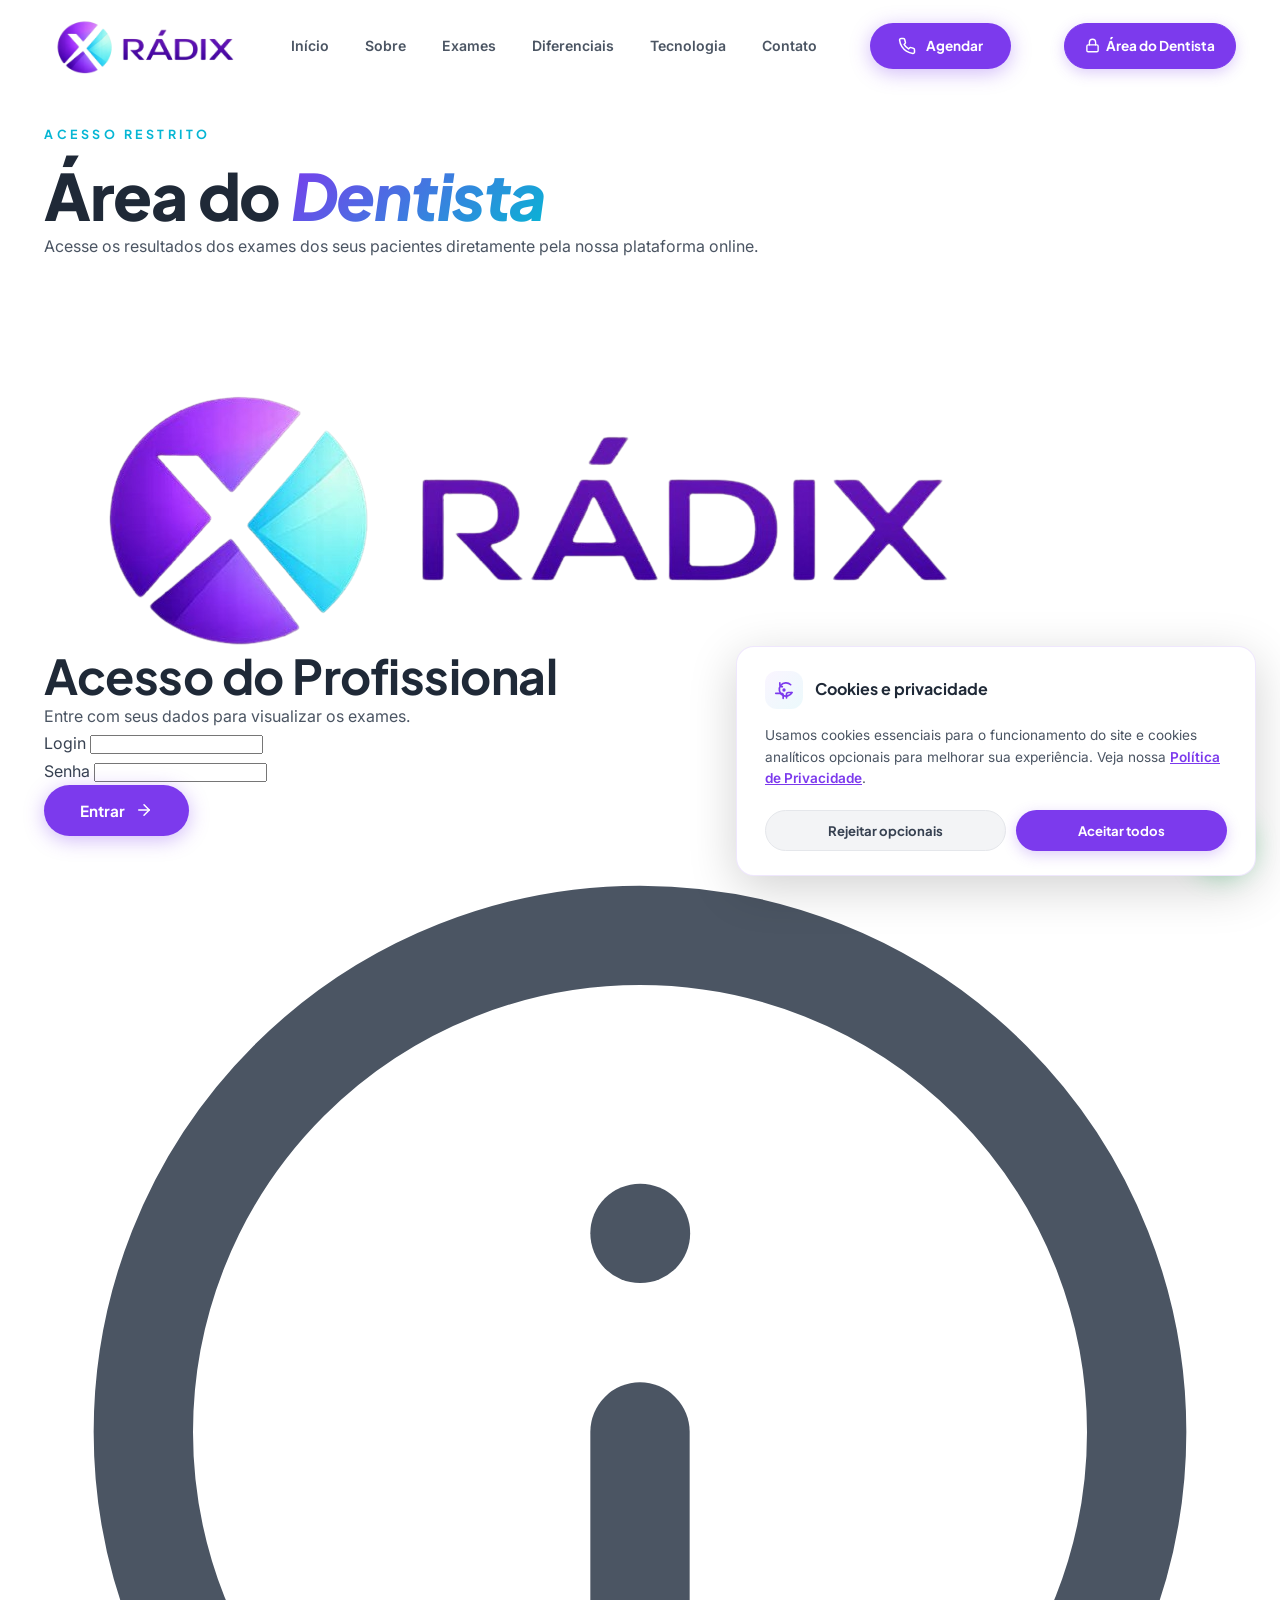
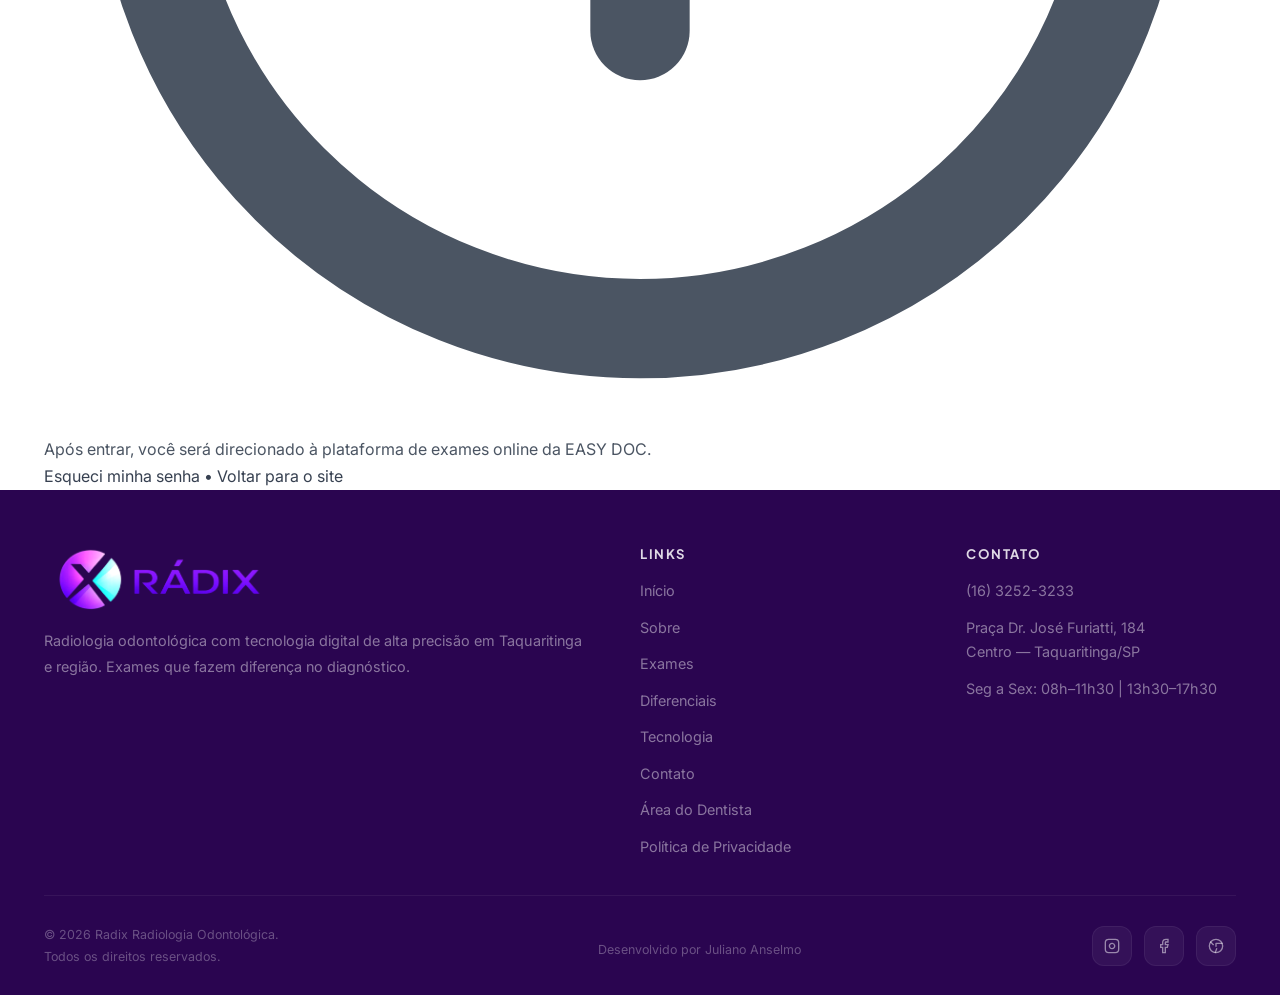
==== commit e77cc680: "feat: favicons PNG otimizados para Google Search Substitui favicon SVG genérico e logo.jpg horizonta" ====
--- a/area-dentista/index.html
+++ b/area-dentista/index.html
@@ -19,12 +19,13 @@
     <meta property="og:locale" content="pt_BR">
     <meta property="og:url" content="https://radixradiologia.com.br/area-dentista/">
     <meta property="og:site_name" content="Radix Radiologia Odontológica">
-    <meta property="og:image" content="https://radixradiologia.com.br/Logo.png">
+    <meta property="og:image" content="https://radixradiologia.com.br/assets/img/logo.jpg">
 
     <!-- Favicon -->
-    <link rel="icon" type="image/svg+xml" href="../favicon.svg">
-    <link rel="icon" type="image/png" href="../Logo.png">
-    <link rel="apple-touch-icon" href="../Logo.png">
+    <link rel="icon" type="image/png" sizes="48x48" href="../assets/img/favicon-48.png">
+    <link rel="icon" type="image/png" sizes="96x96" href="../assets/img/favicon-96.png">
+    <link rel="icon" type="image/png" sizes="192x192" href="../assets/img/favicon-192.png">
+    <link rel="apple-touch-icon" sizes="180x180" href="../assets/img/apple-touch-icon.png">
 
     <!-- PWA -->
     <link rel="manifest" href="../manifest.json">
@@ -49,7 +50,7 @@
 <!-- HEADER -->
 <header class="header" id="header">
     <div class="container header-inner">
-        <a href="../index.html"><img src="../Logo.png" alt="Radix Radiologia Odontológica" class="header-logo"></a>
+        <a href="../index.html"><img src="../assets/img/logo.jpg" alt="Radix Radiologia Odontológica" class="header-logo"></a>
         <nav class="nav">
             <a href="../index.html#inicio">Início</a>
             <a href="../index.html#sobre">Sobre</a>
@@ -91,29 +92,29 @@
 <main>
 
 <!-- ===== HERO CURTO ===== -->
-<section class="ad-hero section">
+<section class="da-hero section">
     <div class="container">
-        <div class="ad-hero-inner">
+        <div class="da-hero-inner">
             <span class="section-label">Acesso Restrito</span>
             <h1>Área do <em class="grad-text">Dentista</em></h1>
-            <p class="ad-hero-sub">Acesse os resultados dos exames dos seus pacientes diretamente pela nossa plataforma online.</p>
+            <p class="da-hero-sub">Acesse os resultados dos exames dos seus pacientes diretamente pela nossa plataforma online.</p>
         </div>
     </div>
 </section>
 
 <!-- ===== CARD DE LOGIN ===== -->
-<section class="ad-login-section" id="login">
+<section class="da-login-section" id="login">
     <div class="container">
-        <div class="ad-card">
-            <img src="../Logo.png" alt="Radix Radiologia Odontológica" class="ad-card-logo">
-            <h2 class="ad-card-title">Acesso do Profissional</h2>
-            <p class="ad-card-sub">Entre com seus dados para visualizar os exames.</p>
-
-            <form class="ad-form"
+        <div class="da-card">
+            <img src="../assets/img/logo.jpg" alt="Radix Radiologia Odontológica" class="da-card-logo">
+            <h2 class="da-card-title">Acesso do Profissional</h2>
+            <p class="da-card-sub">Entre com seus dados para visualizar os exames.</p>
+
+            <form class="da-form"
                   action="https://radix049574.easydocweb.com/resultados/login_php/"
                   method="post"
                   target="_self">
-                <div class="ad-field">
+                <div class="da-field">
                     <label for="nome_usuario">Login</label>
                     <input id="nome_usuario"
                            name="nome_usuario"
@@ -124,7 +125,7 @@
                            spellcheck="false">
                 </div>
 
-                <div class="ad-field">
+                <div class="da-field">
                     <label for="senha">Senha</label>
                     <input id="senha"
                            name="senha"
@@ -133,19 +134,19 @@
                            autocomplete="current-password">
                 </div>
 
-                <button type="submit" name="Submit" value="Entrar" class="btn btn-primary ad-submit">
+                <button type="submit" name="Submit" value="Entrar" class="btn btn-primary da-submit">
                     Entrar
                     <svg viewBox="0 0 24 24" fill="none" stroke="currentColor" stroke-width="2" stroke-linecap="round" stroke-linejoin="round"><line x1="5" y1="12" x2="19" y2="12"/><polyline points="12 5 19 12 12 19"/></svg>
                 </button>
 
-                <p class="ad-notice">
+                <p class="da-notice">
                     <svg viewBox="0 0 24 24" fill="none" stroke="currentColor" stroke-width="2" stroke-linecap="round" stroke-linejoin="round"><circle cx="12" cy="12" r="10"/><line x1="12" y1="16" x2="12" y2="12"/><line x1="12" y1="8" x2="12.01" y2="8"/></svg>
                     Após entrar, você será direcionado à plataforma de exames online da EASY DOC.
                 </p>
 
-                <div class="ad-links">
+                <div class="da-links">
                     <a href="https://radix049574.easydocweb.com/resultados/recuperar_senha/" rel="noopener">Esqueci minha senha</a>
-                    <span class="ad-sep">•</span>
+                    <span class="da-sep">•</span>
                     <a href="../index.html">Voltar para o site</a>
                 </div>
             </form>
@@ -160,7 +161,7 @@
     <div class="container">
         <div class="ft-inner">
             <div class="ft-brand">
-                <img src="../Logo.png" alt="Radix Radiologia Odontológica" class="ft-logo">
+                <img src="../assets/img/logo.jpg" alt="Radix Radiologia Odontológica" class="ft-logo">
                 <p>Radiologia odontológica com tecnologia digital de alta precisão em Taquaritinga e região. Exames que fazem diferença no diagnóstico.</p>
             </div>
             <div>
--- a/assets/site.css
+++ b/assets/site.css
@@ -1,6 +1,6 @@
 /* ============================================================================
-   Radix Radiologia Odontológica - Estilos compartilhados
-   Usado por: index.html, area-dentista/index.html, exames/*/index.html
+   Radix Radiologia Odontologica - Estilos compartilhados
+   Usado por: index.html, area-dentista e todas as paginas de exames
    ============================================================================ */
 
 /* ===== RESET ===== */
